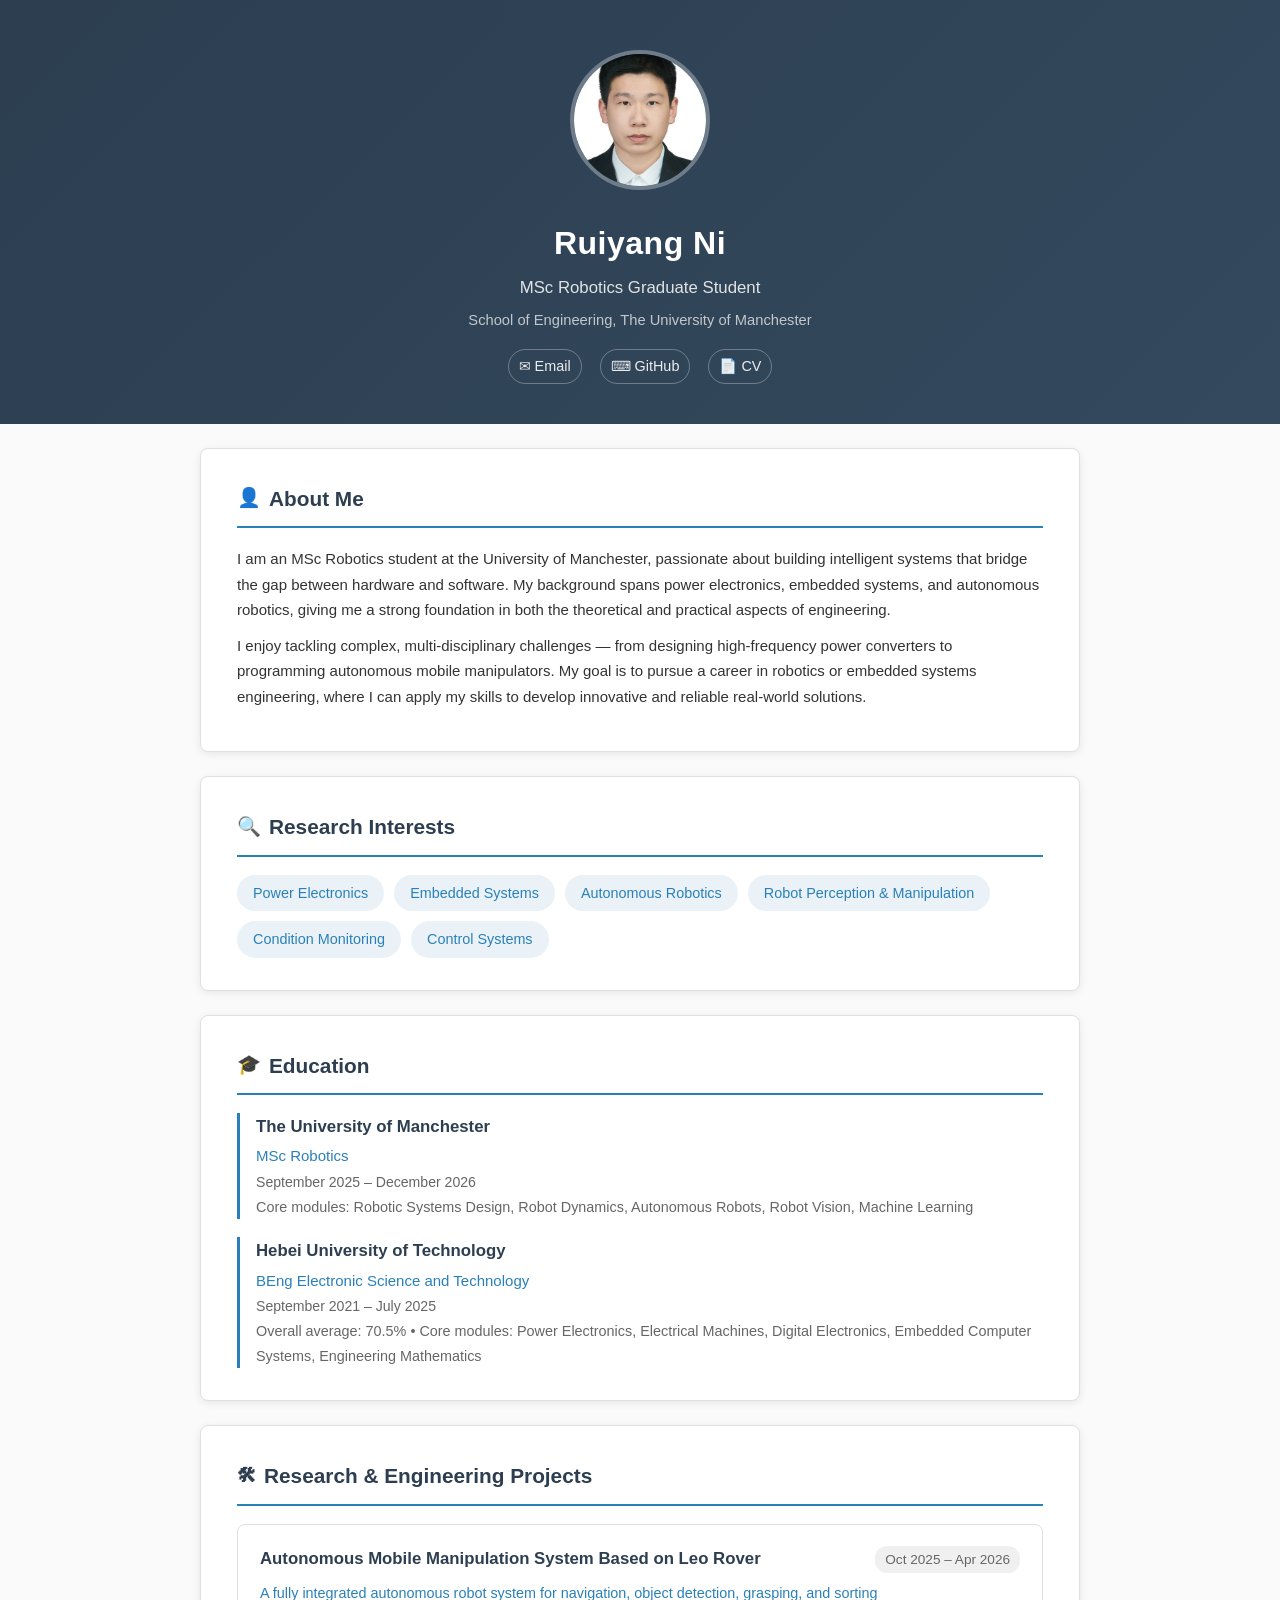
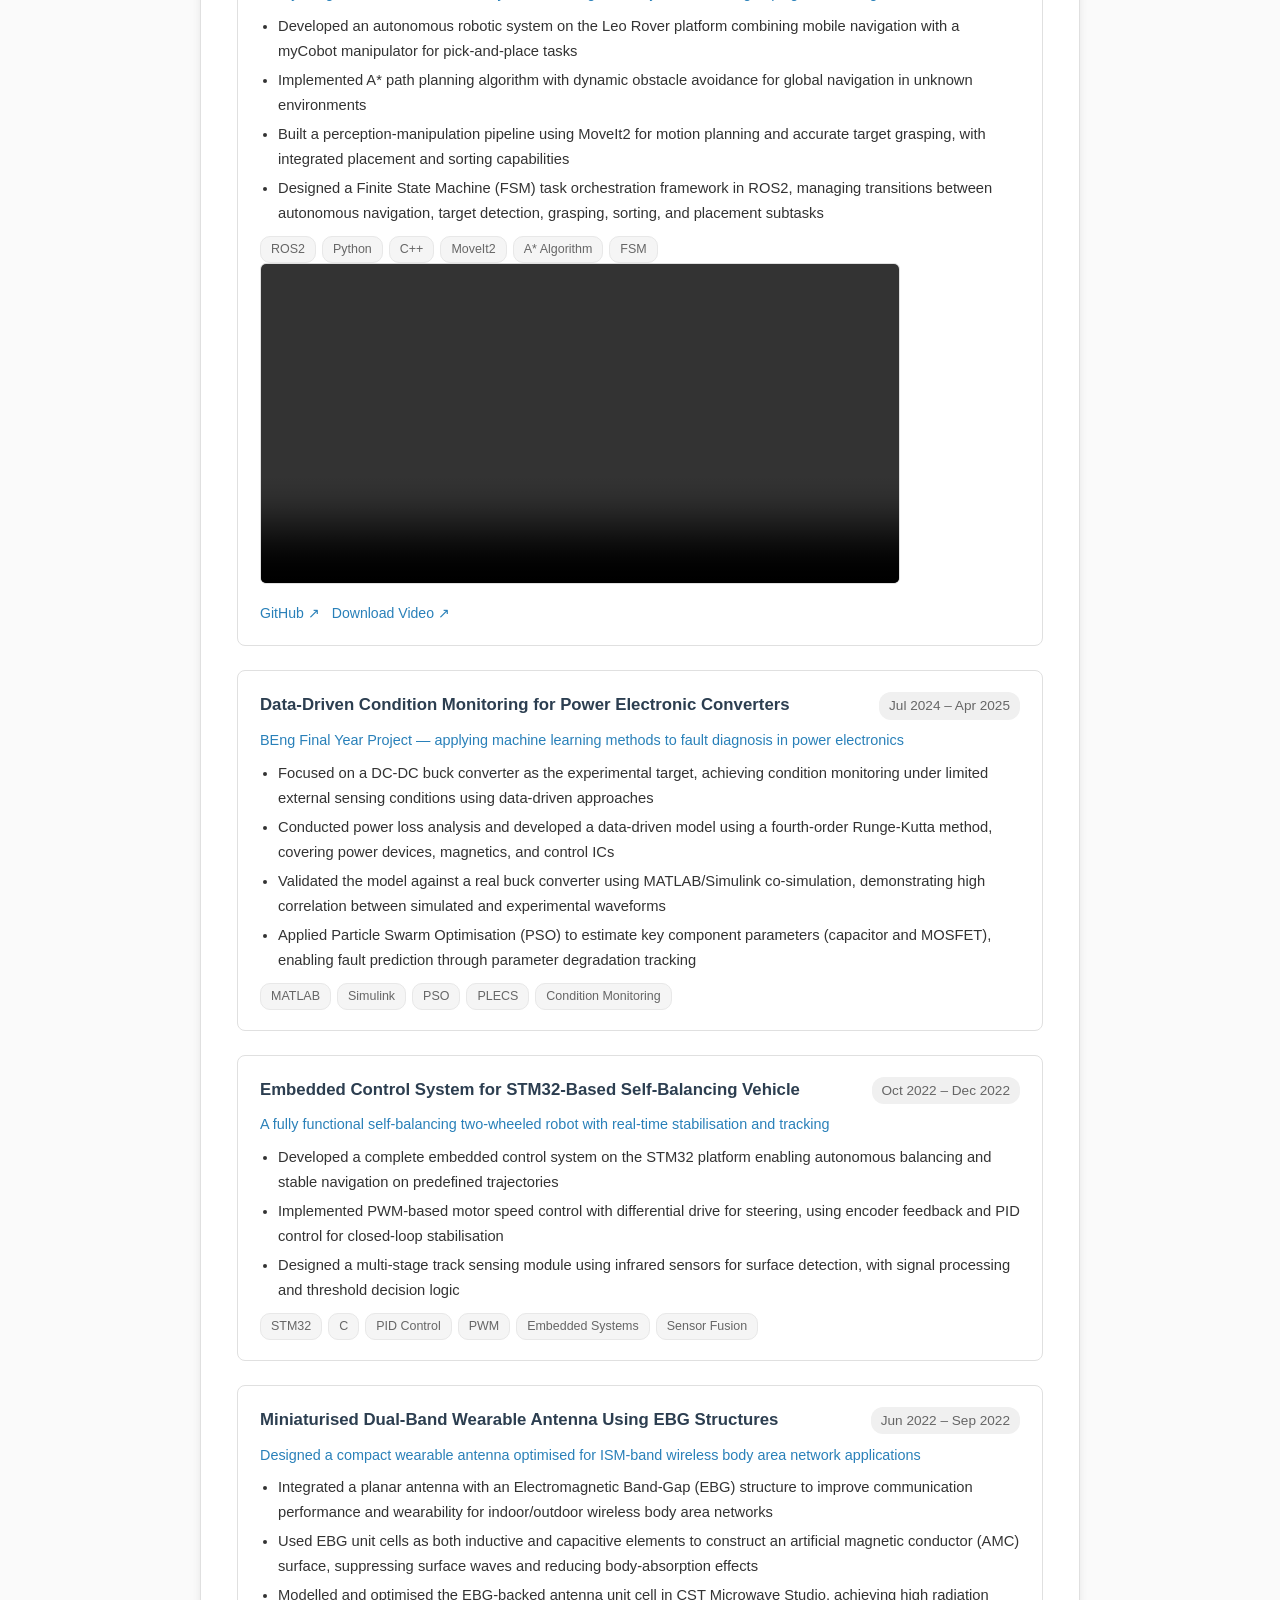
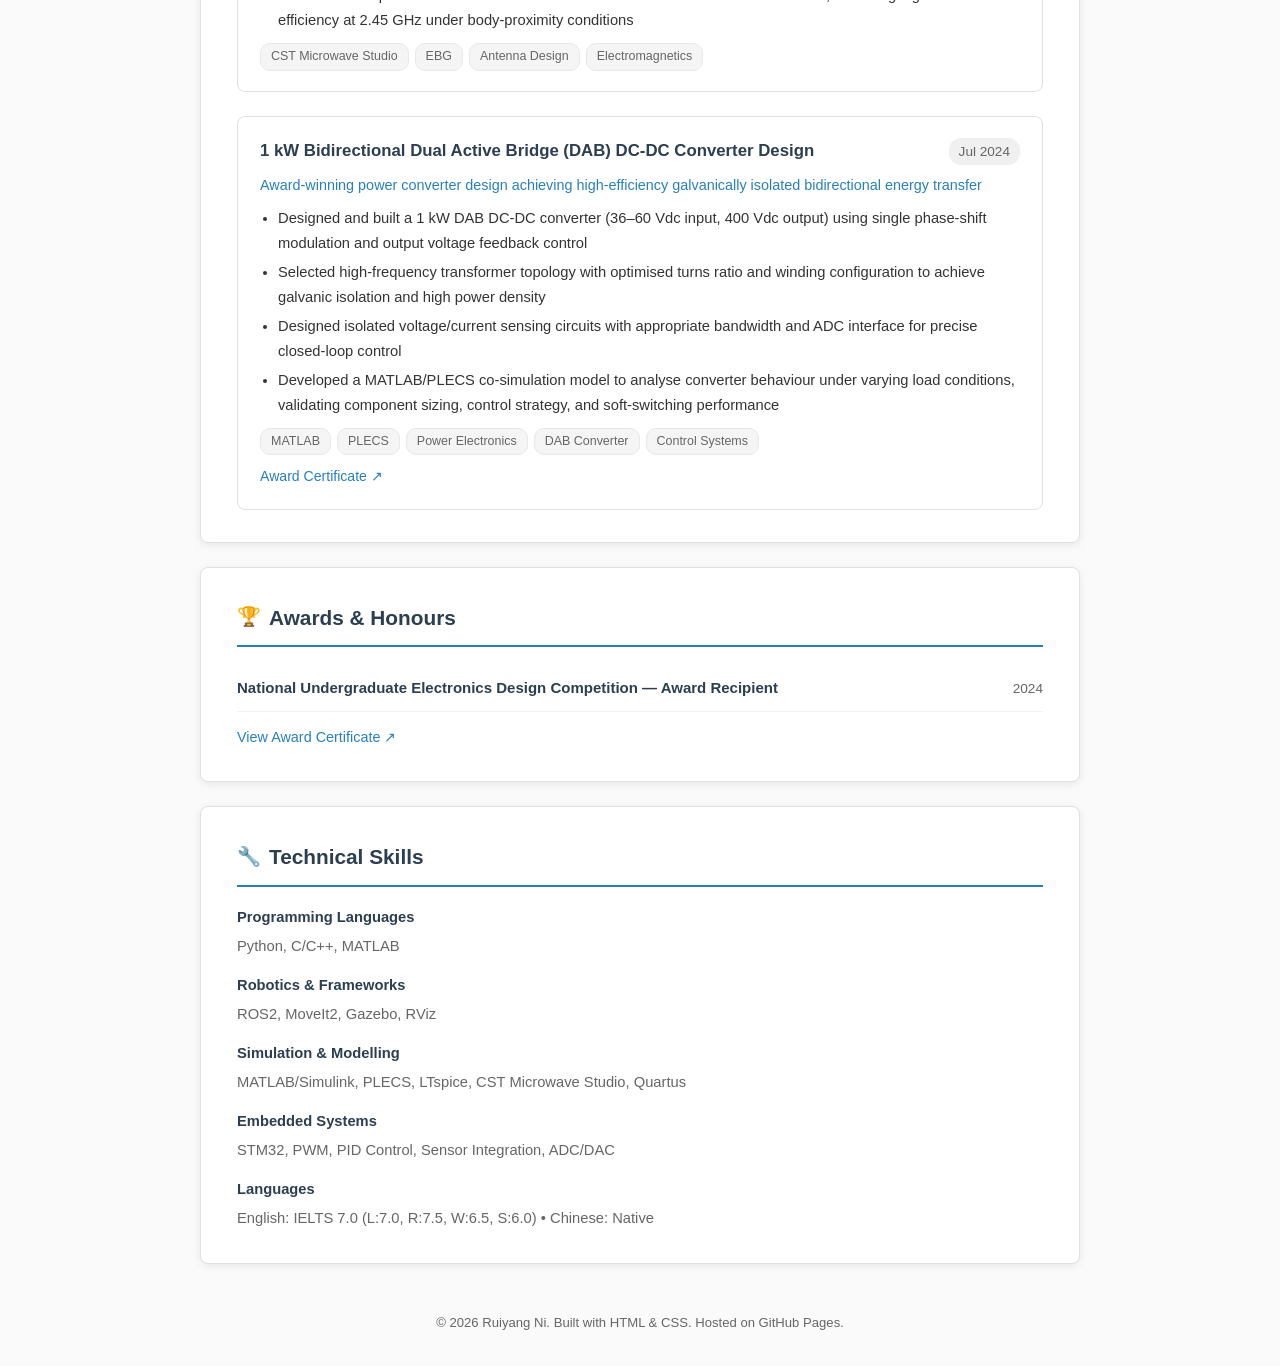
==== index.html @ f86f4e37 "Remove poster image from video" ====
<!DOCTYPE html>
<html lang="en">
<head>
  <meta charset="UTF-8">
  <meta name="viewport" content="width=device-width, initial-scale=1.0">
  <title>Ruiyang Ni - Academic Portfolio</title>
  <link rel="stylesheet" href="assets/css/style.css">
</head>
<body>

<!-- ===== Profile Header ===== -->
<header class="profile-header">
  <div class="container">
    <img src="assets/img/Selfie.jpg" alt="Ruiyang Ni" class="avatar">
    <h1>Ruiyang Ni</h1>
    <p class="subtitle">MSc Robotics Graduate Student</p>
    <p class="affiliation">School of Engineering, The University of Manchester</p>
    <div class="contact-links">
      <a href="mailto:ruiyang.ni@postgrad.manchester.ac.uk">&#9993; Email</a>
      <a href="https://github.com/niruiyang1106-droid" target="_blank">&#9000; GitHub</a>
      <a href="assets/files/CV.pdf" target="_blank">&#128196; CV</a>
    </div>
  </div>
</header>

<!-- ===== About Me ===== -->
<section class="section container">
  <h2 class="section-title"><span class="icon">&#128100;</span> About Me</h2>
  <div class="about-text">
    <p>
      I am an MSc Robotics student at the University of Manchester, passionate about building intelligent
      systems that bridge the gap between hardware and software. My background spans power electronics,
      embedded systems, and autonomous robotics, giving me a strong foundation in both the theoretical
      and practical aspects of engineering.
    </p>
    <p>
      I enjoy tackling complex, multi-disciplinary challenges — from designing high-frequency power
      converters to programming autonomous mobile manipulators. My goal is to pursue a career in
      robotics or embedded systems engineering, where I can apply my skills to develop innovative
      and reliable real-world solutions.
    </p>
  </div>
</section>

<!-- ===== Research Interests ===== -->
<section class="section container">
  <h2 class="section-title"><span class="icon">&#128269;</span> Research Interests</h2>
  <ul class="interests-list">
    <li>Power Electronics</li>
    <li>Embedded Systems</li>
    <li>Autonomous Robotics</li>
    <li>Robot Perception &amp; Manipulation</li>
    <li>Condition Monitoring</li>
    <li>Control Systems</li>
  </ul>
</section>

<!-- ===== Education ===== -->
<section class="section container">
  <h2 class="section-title"><span class="icon">&#127891;</span> Education</h2>

  <div class="edu-item">
    <div class="school">The University of Manchester</div>
    <div class="degree">MSc Robotics</div>
    <div class="date">September 2025 – December 2026</div>
    <div class="note">Core modules: Robotic Systems Design, Robot Dynamics, Autonomous Robots, Robot Vision, Machine Learning</div>
  </div>

  <div class="edu-item">
    <div class="school">Hebei University of Technology</div>
    <div class="degree">BEng Electronic Science and Technology</div>
    <div class="date">September 2021 – July 2025</div>
    <div class="note">Overall average: 70.5% &bull; Core modules: Power Electronics, Electrical Machines, Digital Electronics, Embedded Computer Systems, Engineering Mathematics</div>
  </div>
</section>

<!-- ===== Research & Projects ===== -->
<section class="section container">
  <h2 class="section-title"><span class="icon">&#128736;</span> Research &amp; Engineering Projects</h2>

  <!-- Project 1: Leo Rover -->
  <div class="project-card">
    <div class="proj-header">
      <span class="proj-title">Autonomous Mobile Manipulation System Based on Leo Rover</span>
      <span class="proj-date">Oct 2025 – Apr 2026</span>
    </div>
    <div class="proj-outcome">A fully integrated autonomous robot system for navigation, object detection, grasping, and sorting</div>
    <ul>
      <li>Developed an autonomous robotic system on the Leo Rover platform combining mobile navigation with a myCobot manipulator for pick-and-place tasks</li>
      <li>Implemented A* path planning algorithm with dynamic obstacle avoidance for global navigation in unknown environments</li>
      <li>Built a perception-manipulation pipeline using MoveIt2 for motion planning and accurate target grasping, with integrated placement and sorting capabilities</li>
      <li>Designed a Finite State Machine (FSM) task orchestration framework in ROS2, managing transitions between autonomous navigation, target detection, grasping, sorting, and placement subtasks</li>
    </ul>
    <div class="proj-tech">
      <span>ROS2</span><span>Python</span><span>C++</span><span>MoveIt2</span><span>A* Algorithm</span><span>FSM</span>
    </div>
    <div class="proj-video">
      <video controls preload="metadata" style="width:100%; max-width:640px; border-radius:6px; border:1px solid #e0e0e0;">
        <source src="assets/files/leo_rover_demo.mp4" type="video/mp4">
        Your browser does not support the video tag.
      </video>
    </div>
    <div class="proj-links">
      <a href="https://github.com/niruiyang1106-droid" target="_blank">GitHub &#8599;</a>
      <a href="assets/files/leo_rover_demo.mp4" target="_blank">Download Video &#8599;</a>
    </div>
  </div>

  <!-- Project 2: Data-Driven Condition Monitoring -->
  <div class="project-card">
    <div class="proj-header">
      <span class="proj-title">Data-Driven Condition Monitoring for Power Electronic Converters</span>
      <span class="proj-date">Jul 2024 – Apr 2025</span>
    </div>
    <div class="proj-outcome">BEng Final Year Project — applying machine learning methods to fault diagnosis in power electronics</div>
    <ul>
      <li>Focused on a DC-DC buck converter as the experimental target, achieving condition monitoring under limited external sensing conditions using data-driven approaches</li>
      <li>Conducted power loss analysis and developed a data-driven model using a fourth-order Runge-Kutta method, covering power devices, magnetics, and control ICs</li>
      <li>Validated the model against a real buck converter using MATLAB/Simulink co-simulation, demonstrating high correlation between simulated and experimental waveforms</li>
      <li>Applied Particle Swarm Optimisation (PSO) to estimate key component parameters (capacitor and MOSFET), enabling fault prediction through parameter degradation tracking</li>
    </ul>
    <div class="proj-tech">
      <span>MATLAB</span><span>Simulink</span><span>PSO</span><span>PLECS</span><span>Condition Monitoring</span>
    </div>
  </div>

  <!-- Project 3: STM32 Self-Balancing Vehicle -->
  <div class="project-card">
    <div class="proj-header">
      <span class="proj-title">Embedded Control System for STM32-Based Self-Balancing Vehicle</span>
      <span class="proj-date">Oct 2022 – Dec 2022</span>
    </div>
    <div class="proj-outcome">A fully functional self-balancing two-wheeled robot with real-time stabilisation and tracking</div>
    <ul>
      <li>Developed a complete embedded control system on the STM32 platform enabling autonomous balancing and stable navigation on predefined trajectories</li>
      <li>Implemented PWM-based motor speed control with differential drive for steering, using encoder feedback and PID control for closed-loop stabilisation</li>
      <li>Designed a multi-stage track sensing module using infrared sensors for surface detection, with signal processing and threshold decision logic</li>
    </ul>
    <div class="proj-tech">
      <span>STM32</span><span>C</span><span>PID Control</span><span>PWM</span><span>Embedded Systems</span><span>Sensor Fusion</span>
    </div>
  </div>

  <!-- Project 4: EBG Antenna -->
  <div class="project-card">
    <div class="proj-header">
      <span class="proj-title">Miniaturised Dual-Band Wearable Antenna Using EBG Structures</span>
      <span class="proj-date">Jun 2022 – Sep 2022</span>
    </div>
    <div class="proj-outcome">Designed a compact wearable antenna optimised for ISM-band wireless body area network applications</div>
    <ul>
      <li>Integrated a planar antenna with an Electromagnetic Band-Gap (EBG) structure to improve communication performance and wearability for indoor/outdoor wireless body area networks</li>
      <li>Used EBG unit cells as both inductive and capacitive elements to construct an artificial magnetic conductor (AMC) surface, suppressing surface waves and reducing body-absorption effects</li>
      <li>Modelled and optimised the EBG-backed antenna unit cell in CST Microwave Studio, achieving high radiation efficiency at 2.45 GHz under body-proximity conditions</li>
    </ul>
    <div class="proj-tech">
      <span>CST Microwave Studio</span><span>EBG</span><span>Antenna Design</span><span>Electromagnetics</span>
    </div>
  </div>

  <!-- Project 5: DAB Converter -->
  <div class="project-card">
    <div class="proj-header">
      <span class="proj-title">1 kW Bidirectional Dual Active Bridge (DAB) DC-DC Converter Design</span>
      <span class="proj-date">Jul 2024</span>
    </div>
    <div class="proj-outcome">Award-winning power converter design achieving high-efficiency galvanically isolated bidirectional energy transfer</div>
    <ul>
      <li>Designed and built a 1 kW DAB DC-DC converter (36–60 Vdc input, 400 Vdc output) using single phase-shift modulation and output voltage feedback control</li>
      <li>Selected high-frequency transformer topology with optimised turns ratio and winding configuration to achieve galvanic isolation and high power density</li>
      <li>Designed isolated voltage/current sensing circuits with appropriate bandwidth and ADC interface for precise closed-loop control</li>
      <li>Developed a MATLAB/PLECS co-simulation model to analyse converter behaviour under varying load conditions, validating component sizing, control strategy, and soft-switching performance</li>
    </ul>
    <div class="proj-tech">
      <span>MATLAB</span><span>PLECS</span><span>Power Electronics</span><span>DAB Converter</span><span>Control Systems</span>
    </div>
    <div class="proj-links">
      <a href="assets/files/Award_Certificate.pdf" target="_blank">Award Certificate &#8599;</a>
    </div>
  </div>
</section>

<!-- ===== Awards ===== -->
<section class="section container">
  <h2 class="section-title"><span class="icon">&#127942;</span> Awards &amp; Honours</h2>
  <div class="award-item">
    <span class="award-name">National Undergraduate Electronics Design Competition — Award Recipient</span>
    <span class="award-date">2024</span>
  </div>
  <div style="margin-top: 12px;">
    <a href="assets/files/Award_Certificate.pdf" target="_blank" style="font-size: 0.9rem;">View Award Certificate &#8599;</a>
  </div>
</section>

<!-- ===== Technical Skills ===== -->
<section class="section container">
  <h2 class="section-title"><span class="icon">&#128295;</span> Technical Skills</h2>

  <div class="skills-group">
    <div class="skill-cat">Programming Languages</div>
    <div class="skill-items">Python, C/C++, MATLAB</div>
  </div>

  <div class="skills-group">
    <div class="skill-cat">Robotics &amp; Frameworks</div>
    <div class="skill-items">ROS2, MoveIt2, Gazebo, RViz</div>
  </div>

  <div class="skills-group">
    <div class="skill-cat">Simulation &amp; Modelling</div>
    <div class="skill-items">MATLAB/Simulink, PLECS, LTspice, CST Microwave Studio, Quartus</div>
  </div>

  <div class="skills-group">
    <div class="skill-cat">Embedded Systems</div>
    <div class="skill-items">STM32, PWM, PID Control, Sensor Integration, ADC/DAC</div>
  </div>

  <div class="skills-group">
    <div class="skill-cat">Languages</div>
    <div class="skill-items">English: IELTS 7.0 (L:7.0, R:7.5, W:6.5, S:6.0) &bull; Chinese: Native</div>
  </div>
</section>

<!-- ===== Footer ===== -->
<footer class="footer">
  <div class="container">
    <p>&copy; 2026 Ruiyang Ni. Built with HTML &amp; CSS. Hosted on GitHub Pages.</p>
  </div>
</footer>

</body>
</html>
---- assets/css/style.css ----
/* ===== Base ===== */
:root {
  --primary: #2c3e50;
  --accent: #2980b9;
  --accent-light: #3498db;
  --bg: #fafafa;
  --card-bg: #ffffff;
  --text: #333333;
  --text-light: #666666;
  --border: #e0e0e0;
  --shadow: 0 2px 8px rgba(0,0,0,0.08);
  --radius: 8px;
}

* { margin: 0; padding: 0; box-sizing: border-box; }

body {
  font-family: -apple-system, BlinkMacSystemFont, 'Segoe UI', Roboto, 'Helvetica Neue', Arial, sans-serif;
  background: var(--bg);
  color: var(--text);
  line-height: 1.7;
  font-size: 15px;
}

a {
  color: var(--accent);
  text-decoration: none;
  transition: color 0.2s;
}
a:hover { color: var(--accent-light); text-decoration: underline; }

/* ===== Layout ===== */
.container {
  max-width: 880px;
  margin: 0 auto;
  padding: 0 20px;
}

/* ===== Header / Profile ===== */
.profile-header {
  background: linear-gradient(135deg, var(--primary) 0%, #34495e 100%);
  color: #fff;
  padding: 50px 0 40px;
  text-align: center;
}

.profile-header .avatar {
  width: 140px;
  height: 140px;
  border-radius: 50%;
  border: 4px solid rgba(255,255,255,0.3);
  object-fit: cover;
  margin-bottom: 18px;
}

.profile-header h1 {
  font-size: 2rem;
  font-weight: 700;
  letter-spacing: 0.5px;
  margin-bottom: 4px;
}

.profile-header .subtitle {
  font-size: 1.05rem;
  opacity: 0.85;
  font-weight: 400;
  margin-bottom: 6px;
}

.profile-header .affiliation {
  font-size: 0.92rem;
  opacity: 0.7;
}

.profile-header .contact-links {
  margin-top: 16px;
  display: flex;
  justify-content: center;
  gap: 18px;
  flex-wrap: wrap;
}

.profile-header .contact-links a {
  color: rgba(255,255,255,0.9);
  font-size: 0.9rem;
  display: inline-flex;
  align-items: center;
  gap: 5px;
  padding: 4px 10px;
  border: 1px solid rgba(255,255,255,0.3);
  border-radius: 20px;
  transition: all 0.2s;
}
.profile-header .contact-links a:hover {
  background: rgba(255,255,255,0.15);
  border-color: rgba(255,255,255,0.6);
  text-decoration: none;
}

/* ===== Sections ===== */
.section {
  background: var(--card-bg);
  margin: 24px auto;
  padding: 32px 36px;
  border-radius: var(--radius);
  box-shadow: var(--shadow);
  border: 1px solid var(--border);
}

.section-title {
  font-size: 1.3rem;
  font-weight: 700;
  color: var(--primary);
  margin-bottom: 18px;
  padding-bottom: 10px;
  border-bottom: 2px solid var(--accent);
  display: flex;
  align-items: center;
  gap: 8px;
}

.section-title .icon {
  font-size: 1.2rem;
}

/* ===== About ===== */
.about-text p { margin-bottom: 10px; }

/* ===== Research Interests ===== */
.interests-list {
  display: flex;
  flex-wrap: wrap;
  gap: 10px;
  list-style: none;
}
.interests-list li {
  background: #eaf2f8;
  color: var(--accent);
  padding: 6px 16px;
  border-radius: 20px;
  font-size: 0.9rem;
  font-weight: 500;
}

/* ===== Education ===== */
.edu-item {
  margin-bottom: 18px;
  padding-left: 16px;
  border-left: 3px solid var(--accent);
}
.edu-item:last-child { margin-bottom: 0; }
.edu-item .school {
  font-weight: 700;
  font-size: 1.05rem;
  color: var(--primary);
}
.edu-item .degree {
  color: var(--accent);
  font-weight: 500;
  margin: 2px 0;
}
.edu-item .date { color: var(--text-light); font-size: 0.88rem; }
.edu-item .note { color: var(--text-light); font-size: 0.9rem; }

/* ===== Projects ===== */
.project-card {
  margin-bottom: 24px;
  padding: 20px 22px;
  border: 1px solid var(--border);
  border-radius: var(--radius);
  transition: box-shadow 0.2s;
}
.project-card:hover { box-shadow: var(--shadow); }
.project-card:last-child { margin-bottom: 0; }

.project-card .proj-header {
  display: flex;
  justify-content: space-between;
  align-items: baseline;
  flex-wrap: wrap;
  gap: 8px;
  margin-bottom: 8px;
}
.project-card .proj-title {
  font-weight: 700;
  font-size: 1.05rem;
  color: var(--primary);
}
.project-card .proj-date {
  font-size: 0.85rem;
  color: var(--text-light);
  background: #f0f0f0;
  padding: 2px 10px;
  border-radius: 12px;
}
.project-card .proj-outcome {
  font-size: 0.9rem;
  color: var(--accent);
  font-weight: 500;
  margin-bottom: 8px;
}
.project-card ul {
  margin-left: 18px;
  margin-bottom: 10px;
}
.project-card li {
  font-size: 0.92rem;
  color: var(--text);
  margin-bottom: 4px;
}
.project-card .proj-tech {
  display: flex;
  flex-wrap: wrap;
  gap: 6px;
  margin-top: 8px;
}
.project-card .proj-tech span {
  font-size: 0.78rem;
  background: #f5f5f5;
  color: var(--text-light);
  padding: 2px 10px;
  border-radius: 10px;
  border: 1px solid #e8e8e8;
}
.project-card .proj-links {
  margin-top: 10px;
  display: flex;
  gap: 12px;
  flex-wrap: wrap;
}
.project-card .proj-links a {
  font-size: 0.88rem;
  font-weight: 500;
}

/* ===== Awards ===== */
.award-item {
  display: flex;
  justify-content: space-between;
  align-items: baseline;
  flex-wrap: wrap;
  gap: 8px;
  padding: 10px 0;
  border-bottom: 1px solid #f0f0f0;
}
.award-item:last-child { border-bottom: none; }
.award-item .award-name { font-weight: 600; color: var(--primary); }
.award-item .award-date { font-size: 0.85rem; color: var(--text-light); }

/* ===== Skills ===== */
.skills-group { margin-bottom: 14px; }
.skills-group:last-child { margin-bottom: 0; }
.skills-group .skill-cat {
  font-weight: 700;
  font-size: 0.92rem;
  color: var(--primary);
  margin-bottom: 4px;
}
.skills-group .skill-items {
  color: var(--text-light);
  font-size: 0.92rem;
}

/* ===== Footer ===== */
.footer {
  text-align: center;
  padding: 24px 20px 32px;
  color: var(--text-light);
  font-size: 0.82rem;
}

/* ===== Responsive ===== */
@media (max-width: 640px) {
  .profile-header { padding: 32px 0 28px; }
  .profile-header h1 { font-size: 1.5rem; }
  .section { padding: 20px 18px; margin: 14px auto; }
  .project-card { padding: 14px 16px; }
}
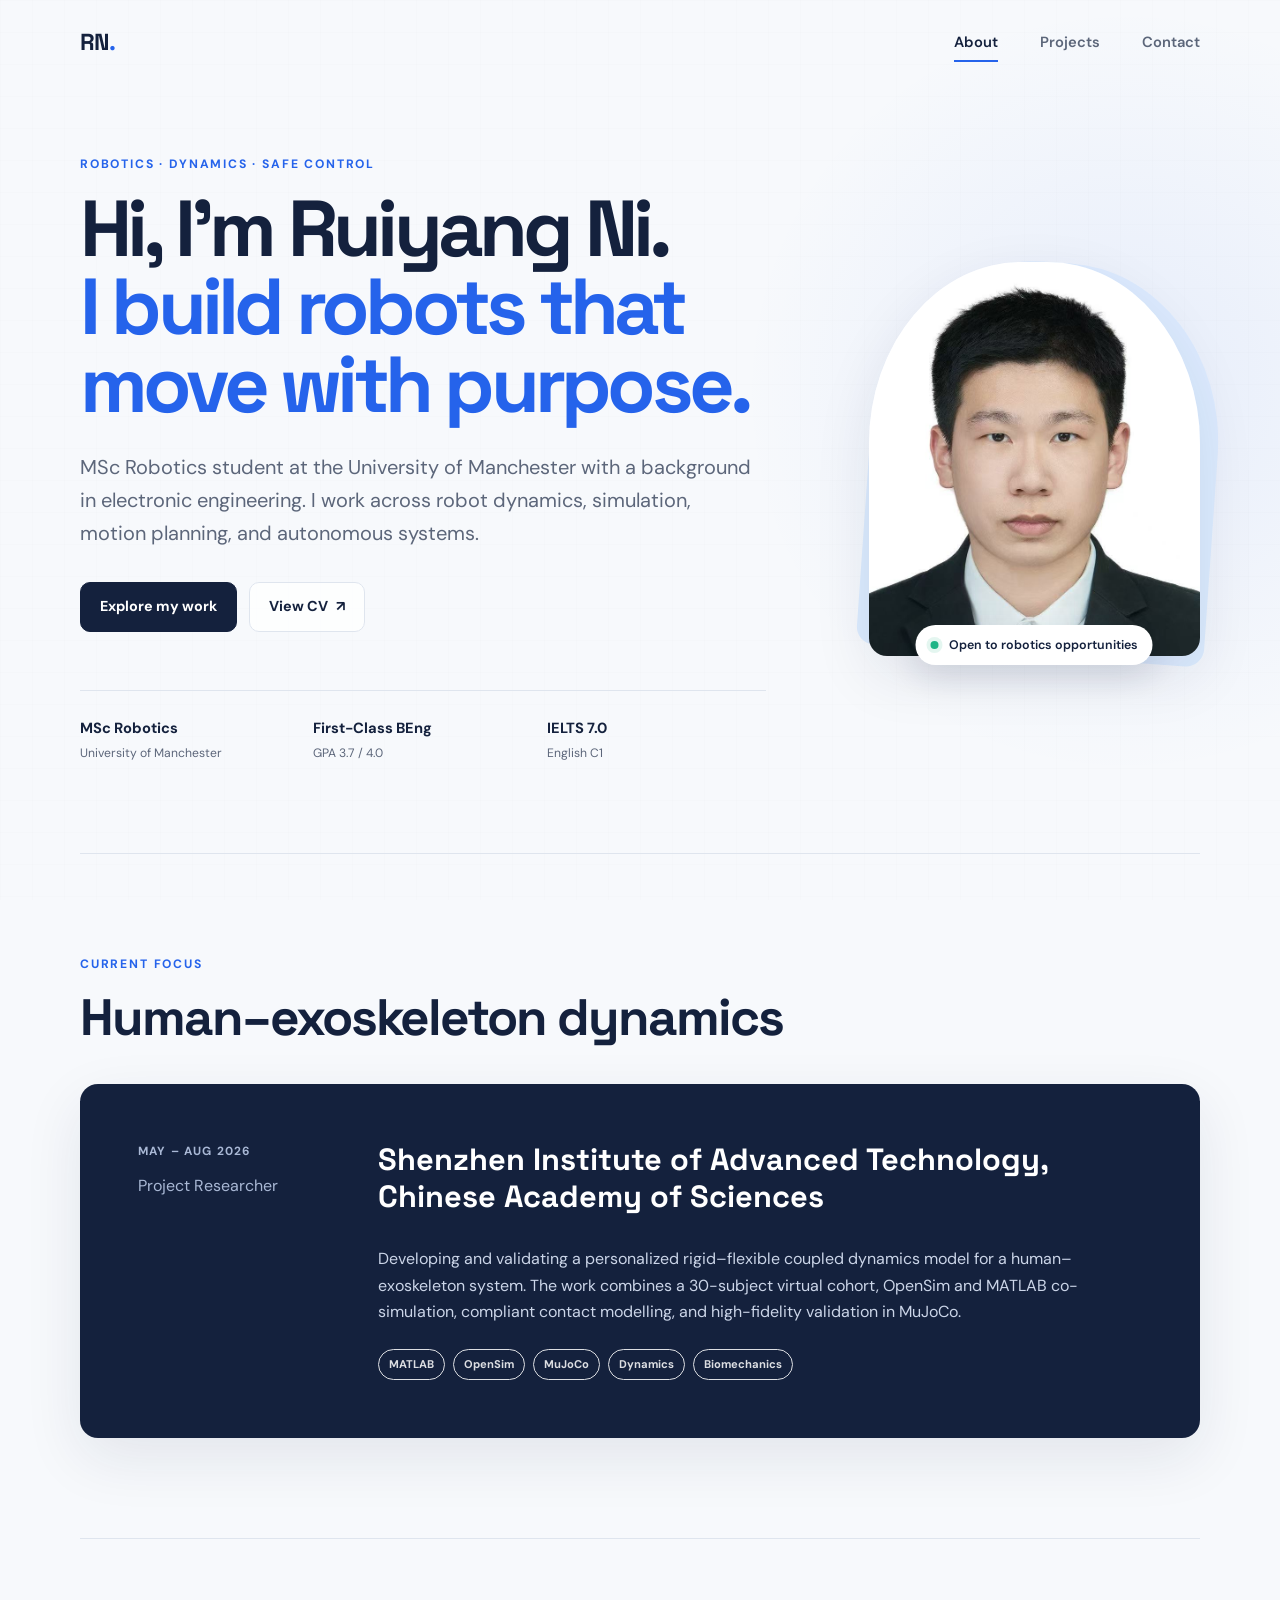
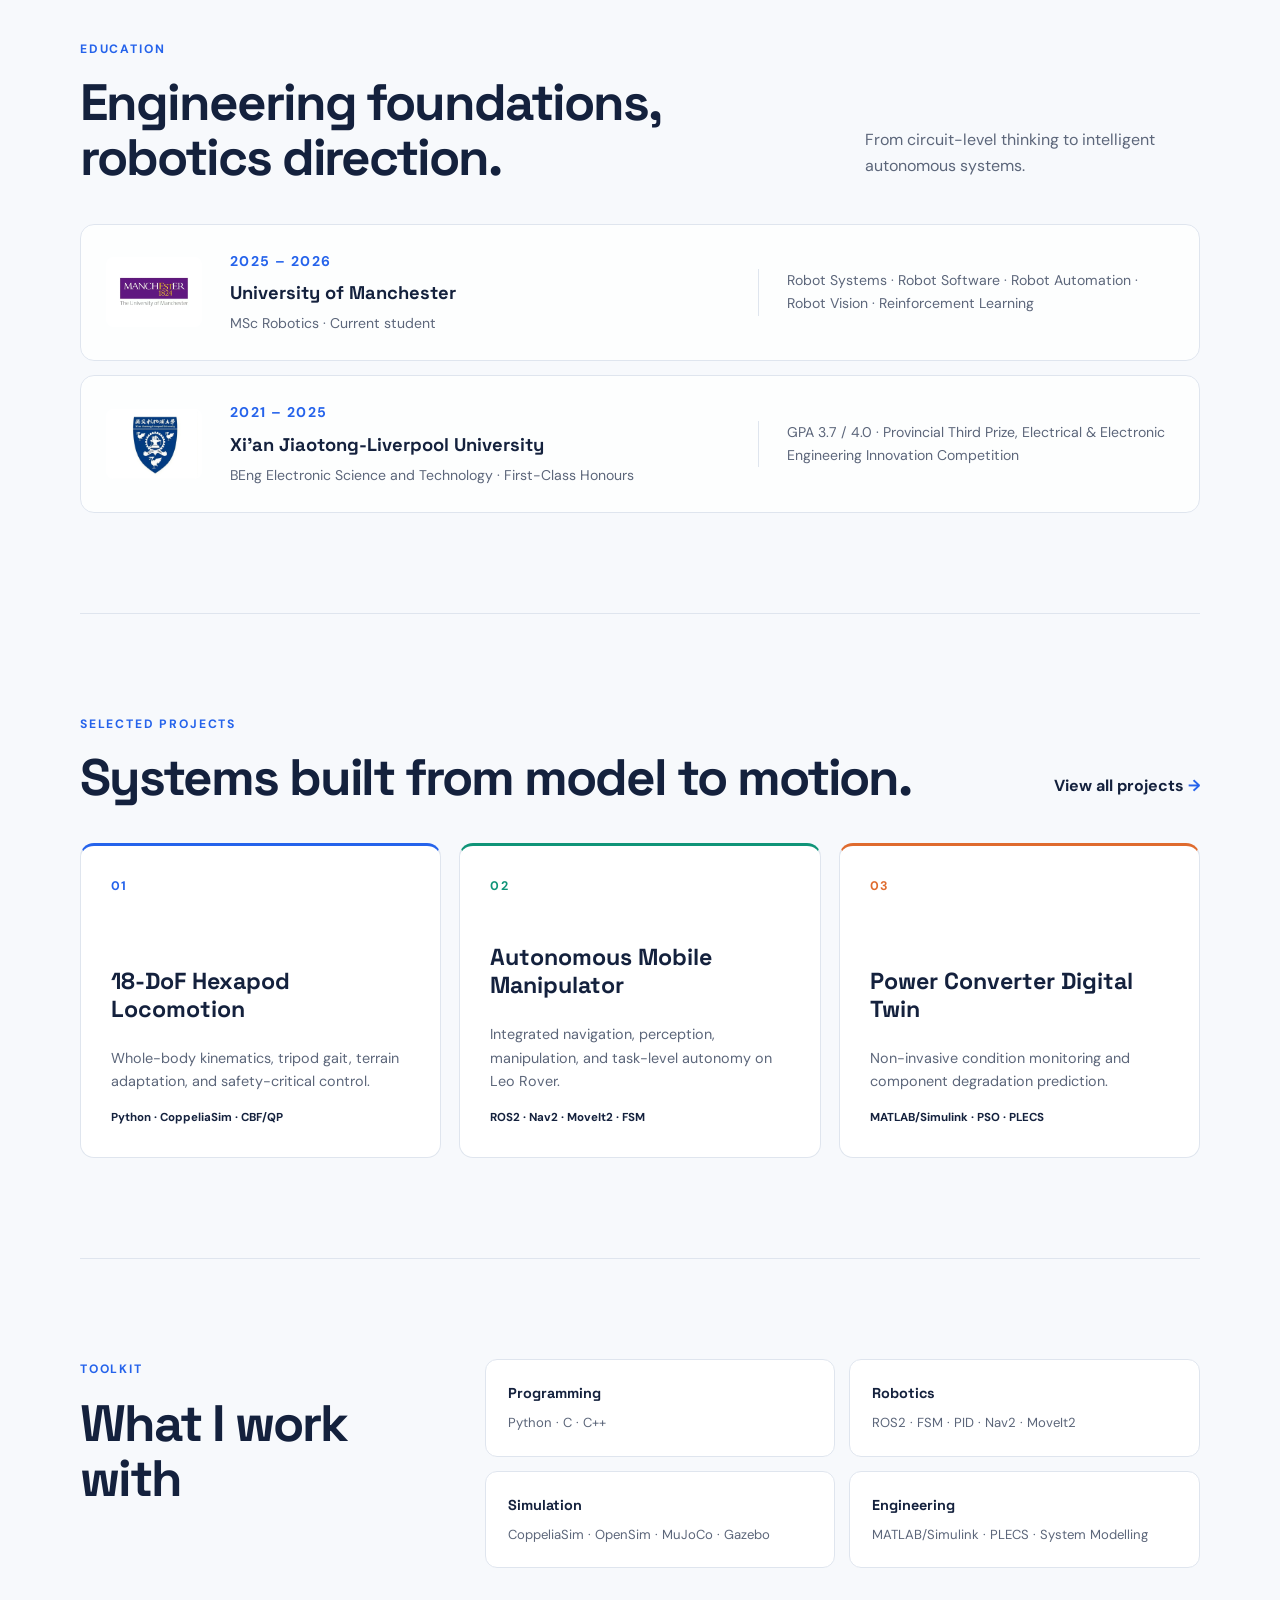
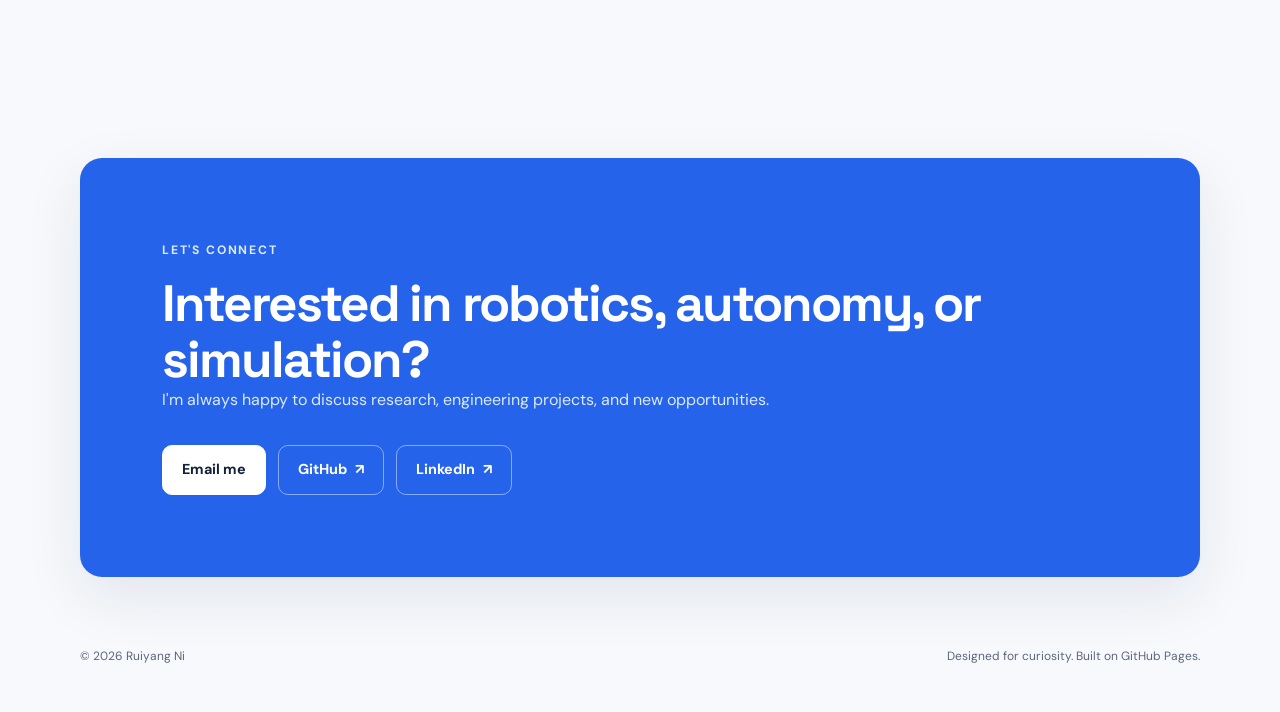
==== commit 23b14c73: "Update portfolio from latest resume" ====
--- a/index.html
+++ b/index.html
@@ -3,231 +3,141 @@
 <head>
   <meta charset="UTF-8">
   <meta name="viewport" content="width=device-width, initial-scale=1.0">
-  <title>Ruiyang Ni - Academic Portfolio</title>
-  <link rel="stylesheet" href="assets/css/style.css">
+  <meta name="description" content="Ruiyang Ni is an MSc Robotics student at the University of Manchester, working on robotics, dynamics, simulation, and safe control.">
+  <title>Ruiyang Ni | Robotics Engineer</title>
+  <link rel="preconnect" href="https://fonts.googleapis.com">
+  <link rel="preconnect" href="https://fonts.gstatic.com" crossorigin>
+  <link href="https://fonts.googleapis.com/css2?family=DM+Sans:wght@400;500;600;700&amp;family=Space+Grotesk:wght@500;600;700&amp;display=swap" rel="stylesheet">
+  <link rel="stylesheet" href="style.css">
 </head>
 <body>
+  <header class="site-header">
+    <a class="brand" href="index.html" aria-label="Ruiyang Ni home">RN<span>.</span></a>
+    <nav aria-label="Main navigation">
+      <a class="active" href="index.html">About</a>
+      <a href="projects.html">Projects</a>
+      <a href="#contact">Contact</a>
+    </nav>
+  </header>
 
-<!-- ===== Profile Header ===== -->
-<header class="profile-header">
-  <div class="container">
-    <img src="assets/img/Selfie.jpg" alt="Ruiyang Ni" class="avatar">
-    <h1>Ruiyang Ni</h1>
-    <p class="subtitle">MSc Robotics Graduate Student</p>
-    <p class="affiliation">School of Engineering, The University of Manchester</p>
-    <div class="contact-links">
-      <a href="mailto:ruiyang.ni@postgrad.manchester.ac.uk">&#9993; Email</a>
-      <a href="https://github.com/niruiyang1106-droid" target="_blank">&#9000; GitHub</a>
-      <a href="assets/files/CV.pdf" target="_blank">&#128196; CV</a>
-    </div>
-  </div>
-</header>
+  <main>
+    <section class="hero" aria-labelledby="hero-title">
+      <div class="hero-copy">
+        <p class="eyebrow">Robotics · Dynamics · Safe Control</p>
+        <h1 id="hero-title">Hi, I'm Ruiyang Ni.<br><span>I build robots that move with purpose.</span></h1>
+        <p class="hero-lede">
+          MSc Robotics student at the University of Manchester with a background in electronic engineering.
+          I work across robot dynamics, simulation, motion planning, and autonomous systems.
+        </p>
+        <div class="actions">
+          <a class="button primary" href="projects.html">Explore my work</a>
+          <a class="button secondary" href="CV-Ruiyang NI.pdf" target="_blank" rel="noopener">View CV <span aria-hidden="true">↗</span></a>
+        </div>
+        <div class="quick-facts" aria-label="Profile highlights">
+          <div><strong>MSc Robotics</strong><span>University of Manchester</span></div>
+          <div><strong>First-Class BEng</strong><span>GPA 3.7 / 4.0</span></div>
+          <div><strong>IELTS 7.0</strong><span>English C1</span></div>
+        </div>
+      </div>
+      <div class="portrait-wrap">
+        <div class="portrait-backdrop"></div>
+        <img src="images/profile.jpg" alt="Portrait of Ruiyang Ni" class="portrait">
+        <p class="availability"><span></span> Open to robotics opportunities</p>
+      </div>
+    </section>
 
-<!-- ===== About Me ===== -->
-<section class="section container">
-  <h2 class="section-title"><span class="icon">&#128100;</span> About Me</h2>
-  <div class="about-text">
-    <p>
-      I am an MSc Robotics student at the University of Manchester, passionate about building intelligent
-      systems that bridge the gap between hardware and software. My background spans power electronics,
-      embedded systems, and autonomous robotics, giving me a strong foundation in both the theoretical
-      and practical aspects of engineering.
-    </p>
-    <p>
-      I enjoy tackling complex, multi-disciplinary challenges — from designing high-frequency power
-      converters to programming autonomous mobile manipulators. My goal is to pursue a career in
-      robotics or embedded systems engineering, where I can apply my skills to develop innovative
-      and reliable real-world solutions.
-    </p>
-  </div>
-</section>
+    <section class="section" aria-labelledby="focus-title">
+      <div class="section-heading">
+        <p class="eyebrow">Current focus</p>
+        <h2 id="focus-title">Human–exoskeleton dynamics</h2>
+      </div>
+      <article class="feature-card">
+        <div class="feature-meta">
+          <p class="date">May – Aug 2026</p>
+          <p class="role">Project Researcher</p>
+        </div>
+        <div class="feature-content">
+          <h3>Shenzhen Institute of Advanced Technology, Chinese Academy of Sciences</h3>
+          <p>
+            Developing and validating a personalized rigid–flexible coupled dynamics model for a human–exoskeleton system.
+            The work combines a 30-subject virtual cohort, OpenSim and MATLAB co-simulation, compliant contact modelling,
+            and high-fidelity validation in MuJoCo.
+          </p>
+          <ul class="tag-list" aria-label="Technologies used">
+            <li>MATLAB</li><li>OpenSim</li><li>MuJoCo</li><li>Dynamics</li><li>Biomechanics</li>
+          </ul>
+        </div>
+      </article>
+    </section>
 
-<!-- ===== Research Interests ===== -->
-<section class="section container">
-  <h2 class="section-title"><span class="icon">&#128269;</span> Research Interests</h2>
-  <ul class="interests-list">
-    <li>Power Electronics</li>
-    <li>Embedded Systems</li>
-    <li>Autonomous Robotics</li>
-    <li>Robot Perception &amp; Manipulation</li>
-    <li>Condition Monitoring</li>
-    <li>Control Systems</li>
-  </ul>
-</section>
+    <section class="section" aria-labelledby="education-title">
+      <div class="section-heading split-heading">
+        <div><p class="eyebrow">Education</p><h2 id="education-title">Engineering foundations, robotics direction.</h2></div>
+        <p>From circuit-level thinking to intelligent autonomous systems.</p>
+      </div>
+      <div class="education-list">
+        <article class="education-card">
+          <img src="images/UoM.jpg" alt="University of Manchester logo">
+          <div><p class="date">2025 – 2026</p><h3>University of Manchester</h3><p>MSc Robotics · Current student</p></div>
+          <p class="coursework">Robot Systems · Robot Software · Robot Automation · Robot Vision · Reinforcement Learning</p>
+        </article>
+        <article class="education-card">
+          <img src="images/XJTLU.jpg" alt="Xi'an Jiaotong-Liverpool University logo">
+          <div><p class="date">2021 – 2025</p><h3>Xi'an Jiaotong-Liverpool University</h3><p>BEng Electronic Science and Technology · First-Class Honours</p></div>
+          <p class="coursework">GPA 3.7 / 4.0 · Provincial Third Prize, Electrical &amp; Electronic Engineering Innovation Competition</p>
+        </article>
+      </div>
+    </section>
 
-<!-- ===== Education ===== -->
-<section class="section container">
-  <h2 class="section-title"><span class="icon">&#127891;</span> Education</h2>
+    <section class="section" aria-labelledby="projects-title">
+      <div class="section-heading split-heading">
+        <div><p class="eyebrow">Selected projects</p><h2 id="projects-title">Systems built from model to motion.</h2></div>
+        <a class="text-link" href="projects.html">View all projects <span aria-hidden="true">→</span></a>
+      </div>
+      <div class="project-preview-grid">
+        <a class="project-preview accent-blue" href="projects.html#hexapod">
+          <p class="project-number">01</p><h3>18-DoF Hexapod Locomotion</h3>
+          <p>Whole-body kinematics, tripod gait, terrain adaptation, and safety-critical control.</p>
+          <span>Python · CoppeliaSim · CBF/QP</span>
+        </a>
+        <a class="project-preview accent-green" href="projects.html#leo-rover">
+          <p class="project-number">02</p><h3>Autonomous Mobile Manipulator</h3>
+          <p>Integrated navigation, perception, manipulation, and task-level autonomy on Leo Rover.</p>
+          <span>ROS2 · Nav2 · MoveIt2 · FSM</span>
+        </a>
+        <a class="project-preview accent-orange" href="projects.html#digital-twin">
+          <p class="project-number">03</p><h3>Power Converter Digital Twin</h3>
+          <p>Non-invasive condition monitoring and component degradation prediction.</p>
+          <span>MATLAB/Simulink · PSO · PLECS</span>
+        </a>
+      </div>
+    </section>
 
-  <div class="edu-item">
-    <div class="school">The University of Manchester</div>
-    <div class="degree">MSc Robotics</div>
-    <div class="date">September 2025 – December 2026</div>
-    <div class="note">Core modules: Robotic Systems Design, Robot Dynamics, Autonomous Robots, Robot Vision, Machine Learning</div>
-  </div>
+    <section class="section skills-section" aria-labelledby="skills-title">
+      <div class="section-heading"><p class="eyebrow">Toolkit</p><h2 id="skills-title">What I work with</h2></div>
+      <div class="skills-grid">
+        <div><h3>Programming</h3><p>Python · C · C++</p></div>
+        <div><h3>Robotics</h3><p>ROS2 · FSM · PID · Nav2 · MoveIt2</p></div>
+        <div><h3>Simulation</h3><p>CoppeliaSim · OpenSim · MuJoCo · Gazebo</p></div>
+        <div><h3>Engineering</h3><p>MATLAB/Simulink · PLECS · System Modelling</p></div>
+      </div>
+    </section>
 
-  <div class="edu-item">
-    <div class="school">Hebei University of Technology</div>
-    <div class="degree">BEng Electronic Science and Technology</div>
-    <div class="date">September 2021 – July 2025</div>
-    <div class="note">Overall average: 70.5% &bull; Core modules: Power Electronics, Electrical Machines, Digital Electronics, Embedded Computer Systems, Engineering Mathematics</div>
-  </div>
-</section>
+    <section class="contact-section" id="contact" aria-labelledby="contact-title">
+      <p class="eyebrow">Let's connect</p>
+      <h2 id="contact-title">Interested in robotics, autonomy, or simulation?</h2>
+      <p>I'm always happy to discuss research, engineering projects, and new opportunities.</p>
+      <div class="actions">
+        <a class="button primary" href="mailto:rui_yang_1106@163.com">Email me</a>
+        <a class="button secondary" href="https://github.com/niruiyang1106-droid" target="_blank" rel="noopener">GitHub <span aria-hidden="true">↗</span></a>
+        <a class="button secondary" href="https://www.linkedin.com/in/ruiyang-ni-b5ba17386/" target="_blank" rel="noopener">LinkedIn <span aria-hidden="true">↗</span></a>
+      </div>
+    </section>
+  </main>
 
-<!-- ===== Research & Projects ===== -->
-<section class="section container">
-  <h2 class="section-title"><span class="icon">&#128736;</span> Research &amp; Engineering Projects</h2>
-
-  <!-- Project 1: Leo Rover -->
-  <div class="project-card">
-    <div class="proj-header">
-      <span class="proj-title">Autonomous Mobile Manipulation System Based on Leo Rover</span>
-      <span class="proj-date">Oct 2025 – Apr 2026</span>
-    </div>
-    <div class="proj-outcome">A fully integrated autonomous robot system for navigation, object detection, grasping, and sorting</div>
-    <ul>
-      <li>Developed an autonomous robotic system on the Leo Rover platform combining mobile navigation with a myCobot manipulator for pick-and-place tasks</li>
-      <li>Implemented A* path planning algorithm with dynamic obstacle avoidance for global navigation in unknown environments</li>
-      <li>Built a perception-manipulation pipeline using MoveIt2 for motion planning and accurate target grasping, with integrated placement and sorting capabilities</li>
-      <li>Designed a Finite State Machine (FSM) task orchestration framework in ROS2, managing transitions between autonomous navigation, target detection, grasping, sorting, and placement subtasks</li>
-    </ul>
-    <div class="proj-tech">
-      <span>ROS2</span><span>Python</span><span>C++</span><span>MoveIt2</span><span>A* Algorithm</span><span>FSM</span>
-    </div>
-    <div class="proj-video">
-      <video controls preload="metadata" style="width:100%; max-width:640px; border-radius:6px; border:1px solid #e0e0e0;">
-        <source src="assets/files/leo_rover_demo.mp4" type="video/mp4">
-        Your browser does not support the video tag.
-      </video>
-    </div>
-    <div class="proj-links">
-      <a href="https://github.com/niruiyang1106-droid" target="_blank">GitHub &#8599;</a>
-      <a href="assets/files/leo_rover_demo.mp4" target="_blank">Download Video &#8599;</a>
-    </div>
-  </div>
-
-  <!-- Project 2: Data-Driven Condition Monitoring -->
-  <div class="project-card">
-    <div class="proj-header">
-      <span class="proj-title">Data-Driven Condition Monitoring for Power Electronic Converters</span>
-      <span class="proj-date">Jul 2024 – Apr 2025</span>
-    </div>
-    <div class="proj-outcome">BEng Final Year Project — applying machine learning methods to fault diagnosis in power electronics</div>
-    <ul>
-      <li>Focused on a DC-DC buck converter as the experimental target, achieving condition monitoring under limited external sensing conditions using data-driven approaches</li>
-      <li>Conducted power loss analysis and developed a data-driven model using a fourth-order Runge-Kutta method, covering power devices, magnetics, and control ICs</li>
-      <li>Validated the model against a real buck converter using MATLAB/Simulink co-simulation, demonstrating high correlation between simulated and experimental waveforms</li>
-      <li>Applied Particle Swarm Optimisation (PSO) to estimate key component parameters (capacitor and MOSFET), enabling fault prediction through parameter degradation tracking</li>
-    </ul>
-    <div class="proj-tech">
-      <span>MATLAB</span><span>Simulink</span><span>PSO</span><span>PLECS</span><span>Condition Monitoring</span>
-    </div>
-  </div>
-
-  <!-- Project 3: STM32 Self-Balancing Vehicle -->
-  <div class="project-card">
-    <div class="proj-header">
-      <span class="proj-title">Embedded Control System for STM32-Based Self-Balancing Vehicle</span>
-      <span class="proj-date">Oct 2022 – Dec 2022</span>
-    </div>
-    <div class="proj-outcome">A fully functional self-balancing two-wheeled robot with real-time stabilisation and tracking</div>
-    <ul>
-      <li>Developed a complete embedded control system on the STM32 platform enabling autonomous balancing and stable navigation on predefined trajectories</li>
-      <li>Implemented PWM-based motor speed control with differential drive for steering, using encoder feedback and PID control for closed-loop stabilisation</li>
-      <li>Designed a multi-stage track sensing module using infrared sensors for surface detection, with signal processing and threshold decision logic</li>
-    </ul>
-    <div class="proj-tech">
-      <span>STM32</span><span>C</span><span>PID Control</span><span>PWM</span><span>Embedded Systems</span><span>Sensor Fusion</span>
-    </div>
-  </div>
-
-  <!-- Project 4: EBG Antenna -->
-  <div class="project-card">
-    <div class="proj-header">
-      <span class="proj-title">Miniaturised Dual-Band Wearable Antenna Using EBG Structures</span>
-      <span class="proj-date">Jun 2022 – Sep 2022</span>
-    </div>
-    <div class="proj-outcome">Designed a compact wearable antenna optimised for ISM-band wireless body area network applications</div>
-    <ul>
-      <li>Integrated a planar antenna with an Electromagnetic Band-Gap (EBG) structure to improve communication performance and wearability for indoor/outdoor wireless body area networks</li>
-      <li>Used EBG unit cells as both inductive and capacitive elements to construct an artificial magnetic conductor (AMC) surface, suppressing surface waves and reducing body-absorption effects</li>
-      <li>Modelled and optimised the EBG-backed antenna unit cell in CST Microwave Studio, achieving high radiation efficiency at 2.45 GHz under body-proximity conditions</li>
-    </ul>
-    <div class="proj-tech">
-      <span>CST Microwave Studio</span><span>EBG</span><span>Antenna Design</span><span>Electromagnetics</span>
-    </div>
-  </div>
-
-  <!-- Project 5: DAB Converter -->
-  <div class="project-card">
-    <div class="proj-header">
-      <span class="proj-title">1 kW Bidirectional Dual Active Bridge (DAB) DC-DC Converter Design</span>
-      <span class="proj-date">Jul 2024</span>
-    </div>
-    <div class="proj-outcome">Award-winning power converter design achieving high-efficiency galvanically isolated bidirectional energy transfer</div>
-    <ul>
-      <li>Designed and built a 1 kW DAB DC-DC converter (36–60 Vdc input, 400 Vdc output) using single phase-shift modulation and output voltage feedback control</li>
-      <li>Selected high-frequency transformer topology with optimised turns ratio and winding configuration to achieve galvanic isolation and high power density</li>
-      <li>Designed isolated voltage/current sensing circuits with appropriate bandwidth and ADC interface for precise closed-loop control</li>
-      <li>Developed a MATLAB/PLECS co-simulation model to analyse converter behaviour under varying load conditions, validating component sizing, control strategy, and soft-switching performance</li>
-    </ul>
-    <div class="proj-tech">
-      <span>MATLAB</span><span>PLECS</span><span>Power Electronics</span><span>DAB Converter</span><span>Control Systems</span>
-    </div>
-    <div class="proj-links">
-      <a href="assets/files/Award_Certificate.pdf" target="_blank">Award Certificate &#8599;</a>
-    </div>
-  </div>
-</section>
-
-<!-- ===== Awards ===== -->
-<section class="section container">
-  <h2 class="section-title"><span class="icon">&#127942;</span> Awards &amp; Honours</h2>
-  <div class="award-item">
-    <span class="award-name">National Undergraduate Electronics Design Competition — Award Recipient</span>
-    <span class="award-date">2024</span>
-  </div>
-  <div style="margin-top: 12px;">
-    <a href="assets/files/Award_Certificate.pdf" target="_blank" style="font-size: 0.9rem;">View Award Certificate &#8599;</a>
-  </div>
-</section>
-
-<!-- ===== Technical Skills ===== -->
-<section class="section container">
-  <h2 class="section-title"><span class="icon">&#128295;</span> Technical Skills</h2>
-
-  <div class="skills-group">
-    <div class="skill-cat">Programming Languages</div>
-    <div class="skill-items">Python, C/C++, MATLAB</div>
-  </div>
-
-  <div class="skills-group">
-    <div class="skill-cat">Robotics &amp; Frameworks</div>
-    <div class="skill-items">ROS2, MoveIt2, Gazebo, RViz</div>
-  </div>
-
-  <div class="skills-group">
-    <div class="skill-cat">Simulation &amp; Modelling</div>
-    <div class="skill-items">MATLAB/Simulink, PLECS, LTspice, CST Microwave Studio, Quartus</div>
-  </div>
-
-  <div class="skills-group">
-    <div class="skill-cat">Embedded Systems</div>
-    <div class="skill-items">STM32, PWM, PID Control, Sensor Integration, ADC/DAC</div>
-  </div>
-
-  <div class="skills-group">
-    <div class="skill-cat">Languages</div>
-    <div class="skill-items">English: IELTS 7.0 (L:7.0, R:7.5, W:6.5, S:6.0) &bull; Chinese: Native</div>
-  </div>
-</section>
-
-<!-- ===== Footer ===== -->
-<footer class="footer">
-  <div class="container">
-    <p>&copy; 2026 Ruiyang Ni. Built with HTML &amp; CSS. Hosted on GitHub Pages.</p>
-  </div>
-</footer>
-
+  <footer>
+    <p>© 2026 Ruiyang Ni</p>
+    <p>Designed for curiosity. Built on GitHub Pages.</p>
+  </footer>
 </body>
 </html>
--- a/style.css
+++ b/style.css
@@ -0,0 +1,171 @@
+:root {
+  --ink: #14213d;
+  --muted: #5c667a;
+  --paper: #f7f9fc;
+  --surface: #ffffff;
+  --line: #dfe5ee;
+  --blue: #2563eb;
+  --blue-soft: #dbeafe;
+  --green: #0f9478;
+  --orange: #df6b2e;
+  --shadow: 0 20px 60px rgba(20, 33, 61, 0.09);
+}
+
+* { box-sizing: border-box; }
+html { scroll-behavior: smooth; }
+body {
+  margin: 0;
+  color: var(--ink);
+  background:
+    radial-gradient(circle at 88% 10%, rgba(37, 99, 235, 0.08), transparent 24rem),
+    var(--paper);
+  font-family: "DM Sans", Arial, sans-serif;
+  font-size: 16px;
+  line-height: 1.65;
+}
+body::before {
+  content: "";
+  position: fixed;
+  inset: 0;
+  pointer-events: none;
+  opacity: .22;
+  background-image: linear-gradient(rgba(20, 33, 61, .035) 1px, transparent 1px), linear-gradient(90deg, rgba(20, 33, 61, .035) 1px, transparent 1px);
+  background-size: 32px 32px;
+}
+
+a { color: inherit; }
+img { max-width: 100%; display: block; }
+h1, h2, h3, p { margin-top: 0; }
+h1, h2, h3, .brand { font-family: "Space Grotesk", "DM Sans", sans-serif; }
+
+.site-header, main, footer { width: min(1120px, calc(100% - 40px)); margin-inline: auto; position: relative; }
+.site-header { min-height: 84px; display: flex; align-items: center; justify-content: space-between; }
+.brand { text-decoration: none; font-size: 1.45rem; font-weight: 700; letter-spacing: -.05em; }
+.brand span { color: var(--blue); }
+nav { display: flex; gap: clamp(20px, 4vw, 42px); }
+nav a { color: var(--muted); font-size: .92rem; font-weight: 600; text-decoration: none; position: relative; }
+nav a:hover, nav a.active { color: var(--ink); }
+nav a.active::after { content: ""; position: absolute; height: 2px; left: 0; right: 0; bottom: -8px; background: var(--blue); }
+
+.hero { min-height: 690px; display: grid; grid-template-columns: 1.45fr .7fr; gap: clamp(48px, 8vw, 110px); align-items: center; padding: 70px 0 90px; }
+.eyebrow { color: var(--blue); font-size: .76rem; font-weight: 700; letter-spacing: .15em; text-transform: uppercase; margin-bottom: 16px; }
+.hero h1, .page-hero h1 { font-size: clamp(3rem, 6.2vw, 5.7rem); letter-spacing: -.06em; line-height: .98; margin-bottom: 28px; }
+.hero h1 span, .page-hero h1 span { color: var(--blue); }
+.hero-lede, .page-hero > p:last-child { color: var(--muted); font-size: clamp(1.05rem, 1.7vw, 1.25rem); max-width: 680px; }
+.actions { display: flex; flex-wrap: wrap; gap: 12px; margin-top: 32px; }
+.button { display: inline-flex; align-items: center; gap: 8px; padding: 12px 19px; border: 1px solid var(--line); border-radius: 10px; font-weight: 700; font-size: .9rem; text-decoration: none; transition: transform .2s, box-shadow .2s, background .2s; }
+.button:hover { transform: translateY(-2px); box-shadow: 0 10px 25px rgba(20, 33, 61, .12); }
+.button.primary { background: var(--ink); color: white; border-color: var(--ink); }
+.button.secondary { background: rgba(255,255,255,.72); }
+.quick-facts { display: grid; grid-template-columns: repeat(3, 1fr); gap: 14px; margin-top: 58px; padding-top: 25px; border-top: 1px solid var(--line); }
+.quick-facts strong, .quick-facts span { display: block; }
+.quick-facts strong { font-size: .92rem; }
+.quick-facts span { color: var(--muted); font-size: .76rem; margin-top: 3px; }
+.portrait-wrap { position: relative; align-self: center; }
+.portrait-backdrop { position: absolute; width: 105%; height: 100%; background: var(--blue-soft); border-radius: 46% 46% 18px 18px; transform: rotate(4deg); }
+.portrait { position: relative; width: 100%; aspect-ratio: .84; object-fit: cover; object-position: center 20%; border-radius: 46% 46% 18px 18px; filter: saturate(.9); box-shadow: var(--shadow); }
+.availability { position: absolute; left: 50%; bottom: -22px; transform: translateX(-50%); width: max-content; max-width: 95%; padding: 10px 15px; border-radius: 99px; background: var(--surface); box-shadow: 0 10px 35px rgba(20,33,61,.14); font-size: .78rem; font-weight: 600; }
+.availability span { display: inline-block; width: 8px; height: 8px; border-radius: 50%; background: #20b486; margin-right: 7px; box-shadow: 0 0 0 4px rgba(32,180,134,.12); }
+
+.section { padding: 100px 0; border-top: 1px solid var(--line); }
+.section-heading { margin-bottom: 38px; }
+.section-heading h2, .contact-section h2 { font-size: clamp(2rem, 4vw, 3.4rem); line-height: 1.08; letter-spacing: -.04em; margin-bottom: 0; }
+.split-heading { display: flex; align-items: flex-end; justify-content: space-between; gap: 40px; }
+.split-heading > p { color: var(--muted); max-width: 340px; margin-bottom: 6px; }
+.text-link { font-weight: 700; text-decoration: none; white-space: nowrap; margin-bottom: 6px; }
+.text-link span { color: var(--blue); }
+
+.feature-card { display: grid; grid-template-columns: 240px 1fr; background: var(--ink); color: white; border-radius: 18px; padding: clamp(28px, 5vw, 58px); box-shadow: var(--shadow); }
+.feature-card .date, .feature-card .role { color: #a9b8d5; }
+.date { color: var(--blue); font-size: .74rem; font-weight: 700; letter-spacing: .1em; text-transform: uppercase; }
+.feature-content h3 { font-size: clamp(1.4rem, 2.4vw, 2rem); line-height: 1.2; }
+.feature-content > p { color: #cbd5e8; max-width: 720px; }
+.tag-list { list-style: none; display: flex; flex-wrap: wrap; gap: 8px; padding: 0; margin: 24px 0 0; }
+.tag-list li { padding: 5px 10px; border: 1px solid currentColor; border-radius: 99px; font-size: .7rem; font-weight: 700; opacity: .85; }
+
+.education-list { display: grid; gap: 14px; }
+.education-card { display: grid; grid-template-columns: 96px 1.2fr 1fr; align-items: center; gap: 28px; padding: 25px; border: 1px solid var(--line); border-radius: 14px; background: rgba(255,255,255,.72); transition: border-color .2s, transform .2s; }
+.education-card:hover { border-color: #aab8cd; transform: translateY(-2px); }
+.education-card img { width: 96px; height: 70px; object-fit: contain; background: white; border-radius: 8px; }
+.education-card h3 { font-size: 1.15rem; margin-bottom: 4px; }
+.education-card p { margin-bottom: 0; color: var(--muted); font-size: .88rem; }
+.education-card .date { color: var(--blue); margin-bottom: 5px; }
+.coursework { border-left: 1px solid var(--line); padding-left: 28px; }
+
+.project-preview-grid { display: grid; grid-template-columns: repeat(3, 1fr); gap: 18px; }
+.project-preview { min-height: 315px; display: flex; flex-direction: column; padding: 30px; background: var(--surface); border: 1px solid var(--line); border-radius: 14px; text-decoration: none; transition: transform .25s, box-shadow .25s; }
+.project-preview:hover { transform: translateY(-6px); box-shadow: var(--shadow); }
+.project-number { color: var(--blue); font-size: .78rem; font-weight: 700; letter-spacing: .1em; text-transform: uppercase; }
+.project-preview h3 { font-size: 1.45rem; line-height: 1.2; margin-top: auto; }
+.project-preview > p:not(.project-number) { color: var(--muted); font-size: .9rem; }
+.project-preview > span { font-size: .72rem; font-weight: 700; }
+.accent-green .project-number { color: var(--green); }
+.accent-orange .project-number { color: var(--orange); }
+.accent-blue { border-top: 3px solid var(--blue); }
+.accent-green { border-top: 3px solid var(--green); }
+.accent-orange { border-top: 3px solid var(--orange); }
+
+.skills-section { display: grid; grid-template-columns: .65fr 1.35fr; gap: 60px; }
+.skills-grid { display: grid; grid-template-columns: repeat(2, 1fr); gap: 14px; }
+.skills-grid > div { background: var(--surface); border: 1px solid var(--line); border-radius: 12px; padding: 22px; }
+.skills-grid h3 { font-size: .9rem; margin-bottom: 6px; }
+.skills-grid p { color: var(--muted); font-size: .82rem; margin-bottom: 0; }
+
+.contact-section { margin: 90px 0 40px; padding: clamp(38px, 7vw, 82px); color: white; background: var(--blue); border-radius: 22px; box-shadow: var(--shadow); }
+.contact-section .eyebrow, .contact-section > p { color: #dbeafe; }
+.contact-section > p { max-width: 650px; }
+.contact-section .button.primary { background: white; color: var(--ink); border-color: white; }
+.contact-section .button.secondary { background: transparent; color: white; border-color: rgba(255,255,255,.45); }
+.contact-section.compact { margin-top: 110px; }
+
+footer { display: flex; justify-content: space-between; gap: 20px; padding: 30px 0 45px; color: var(--muted); font-size: .75rem; }
+footer p { margin: 0; }
+
+.page-hero { padding: 130px 0 120px; }
+.page-hero h1 { max-width: 900px; }
+.project-detail { margin-bottom: 42px; padding: clamp(28px, 5vw, 55px); background: var(--surface); border-right: 1px solid var(--line); border-bottom: 1px solid var(--line); border-left: 1px solid var(--line); border-radius: 4px 4px 18px 18px; scroll-margin-top: 20px; }
+.project-detail-header { display: flex; justify-content: space-between; gap: 40px; align-items: flex-start; padding-bottom: 30px; border-bottom: 1px solid var(--line); }
+.project-detail-header h2 { max-width: 780px; font-size: clamp(1.7rem, 3.4vw, 2.8rem); line-height: 1.1; letter-spacing: -.04em; margin-bottom: 0; }
+.project-role { color: var(--muted); font-size: .8rem; white-space: nowrap; }
+.project-detail-grid { display: grid; grid-template-columns: .75fr 1.25fr; gap: clamp(35px, 7vw, 90px); padding-top: 42px; }
+.project-summary { font-size: 1.15rem; line-height: 1.55; }
+.project-points > ul:not(.tag-list) { color: var(--muted); padding-left: 20px; margin-top: 0; }
+.project-points > ul:not(.tag-list) li { margin-bottom: 13px; padding-left: 5px; }
+.project-detail .tag-list { color: var(--ink); }
+.project-visual { align-self: start; background: #f2f5f9; padding: 18px; border-radius: 12px; }
+.project-visual img { width: 100%; }
+
+@media (max-width: 860px) {
+  .hero { grid-template-columns: 1fr; padding-top: 80px; }
+  .hero-copy { order: 2; }
+  .portrait-wrap { width: min(320px, 75vw); margin: 0 auto 30px; }
+  .quick-facts, .project-preview-grid { grid-template-columns: 1fr; }
+  .project-preview { min-height: 240px; }
+  .feature-card, .education-card, .skills-section, .project-detail-grid { grid-template-columns: 1fr; }
+  .feature-meta { margin-bottom: 25px; }
+  .education-card img { width: 82px; }
+  .education-card .coursework { border-left: 0; border-top: 1px solid var(--line); padding: 18px 0 0; }
+  .split-heading { align-items: flex-start; flex-direction: column; gap: 20px; }
+  .project-detail-header { flex-direction: column; gap: 15px; }
+}
+
+@media (max-width: 560px) {
+  .site-header, main, footer { width: min(100% - 28px, 1120px); }
+  .site-header { min-height: 72px; }
+  nav { gap: 18px; }
+  nav a { font-size: .8rem; }
+  .hero { min-height: auto; padding: 60px 0 80px; }
+  .hero h1, .page-hero h1 { font-size: 2.8rem; }
+  .quick-facts { gap: 20px; }
+  .section { padding: 75px 0; }
+  .skills-grid { grid-template-columns: 1fr; }
+  .page-hero { padding: 95px 0 85px; }
+  .project-detail { padding: 26px 22px; }
+  .contact-section { margin-top: 65px; border-radius: 16px; }
+  footer { flex-direction: column; gap: 4px; }
+}
+
+@media (prefers-reduced-motion: reduce) {
+  html { scroll-behavior: auto; }
+  *, *::before, *::after { transition-duration: .01ms !important; }
+}
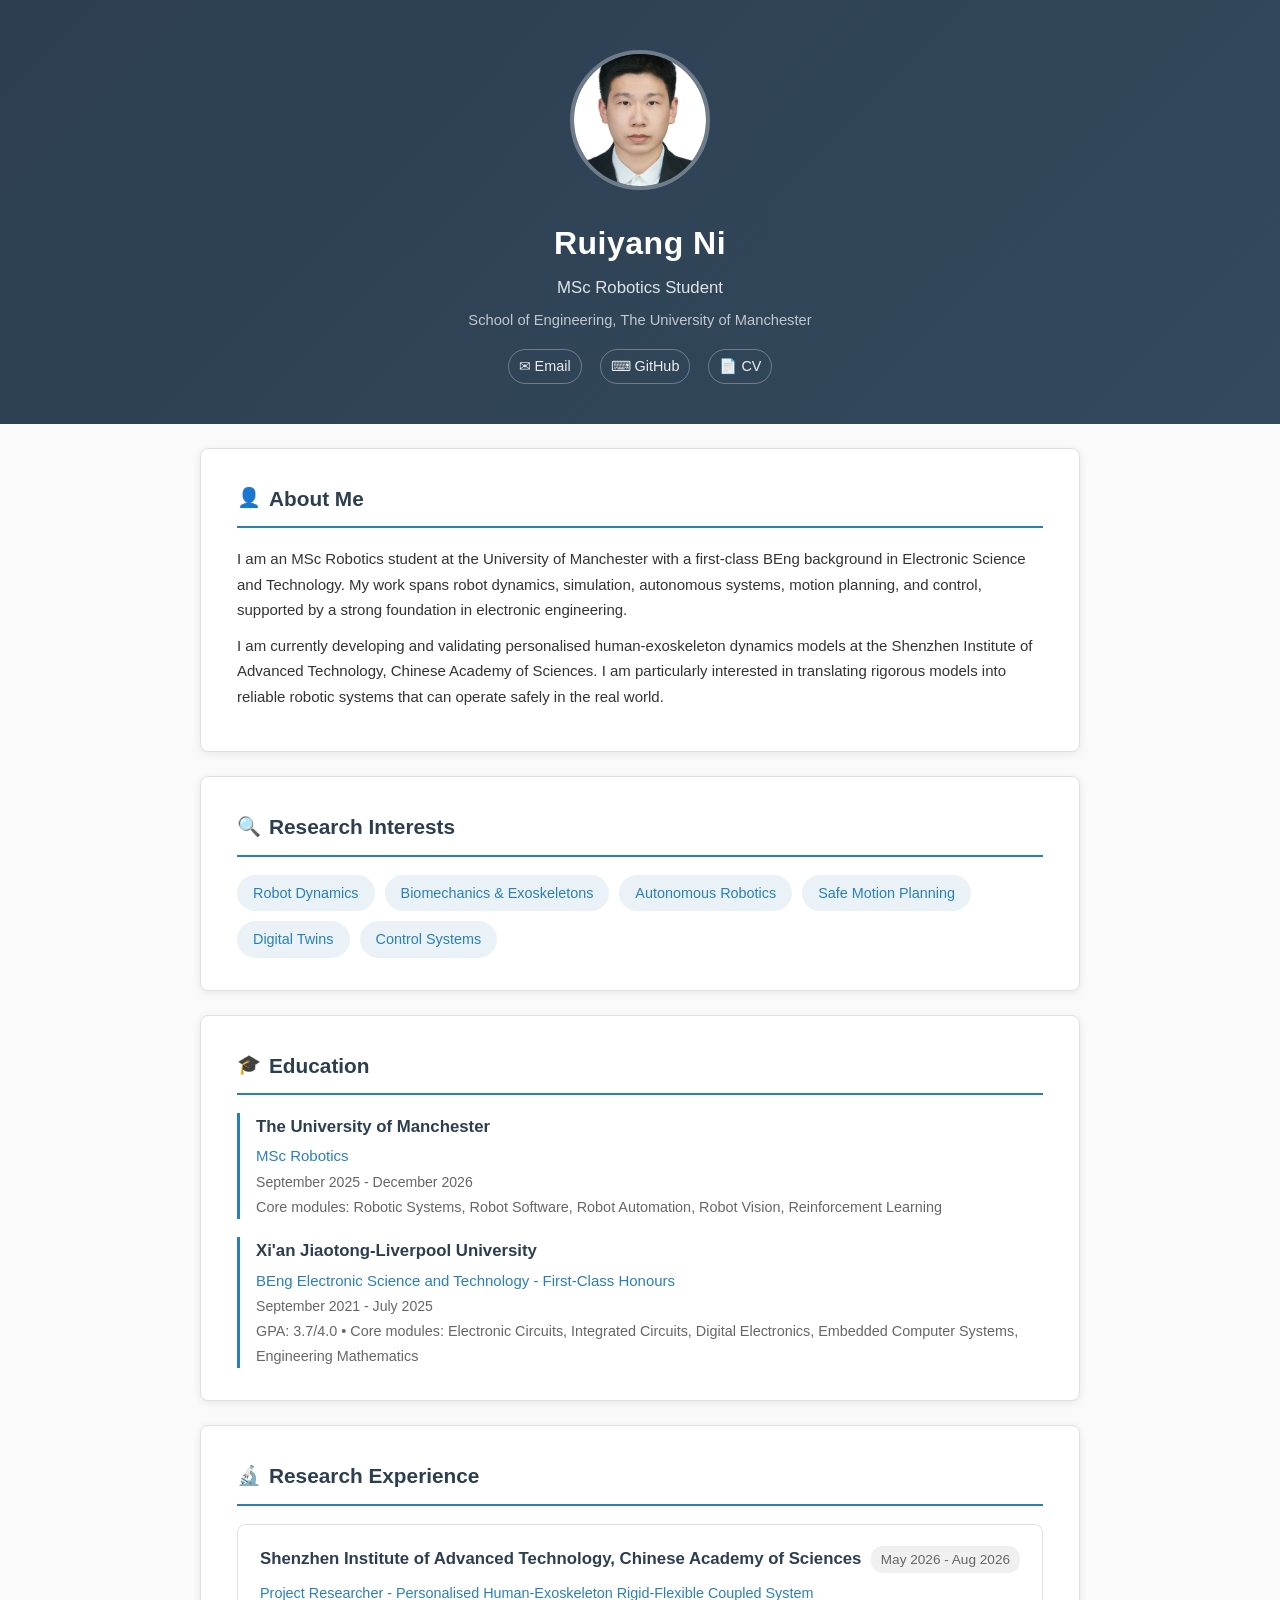
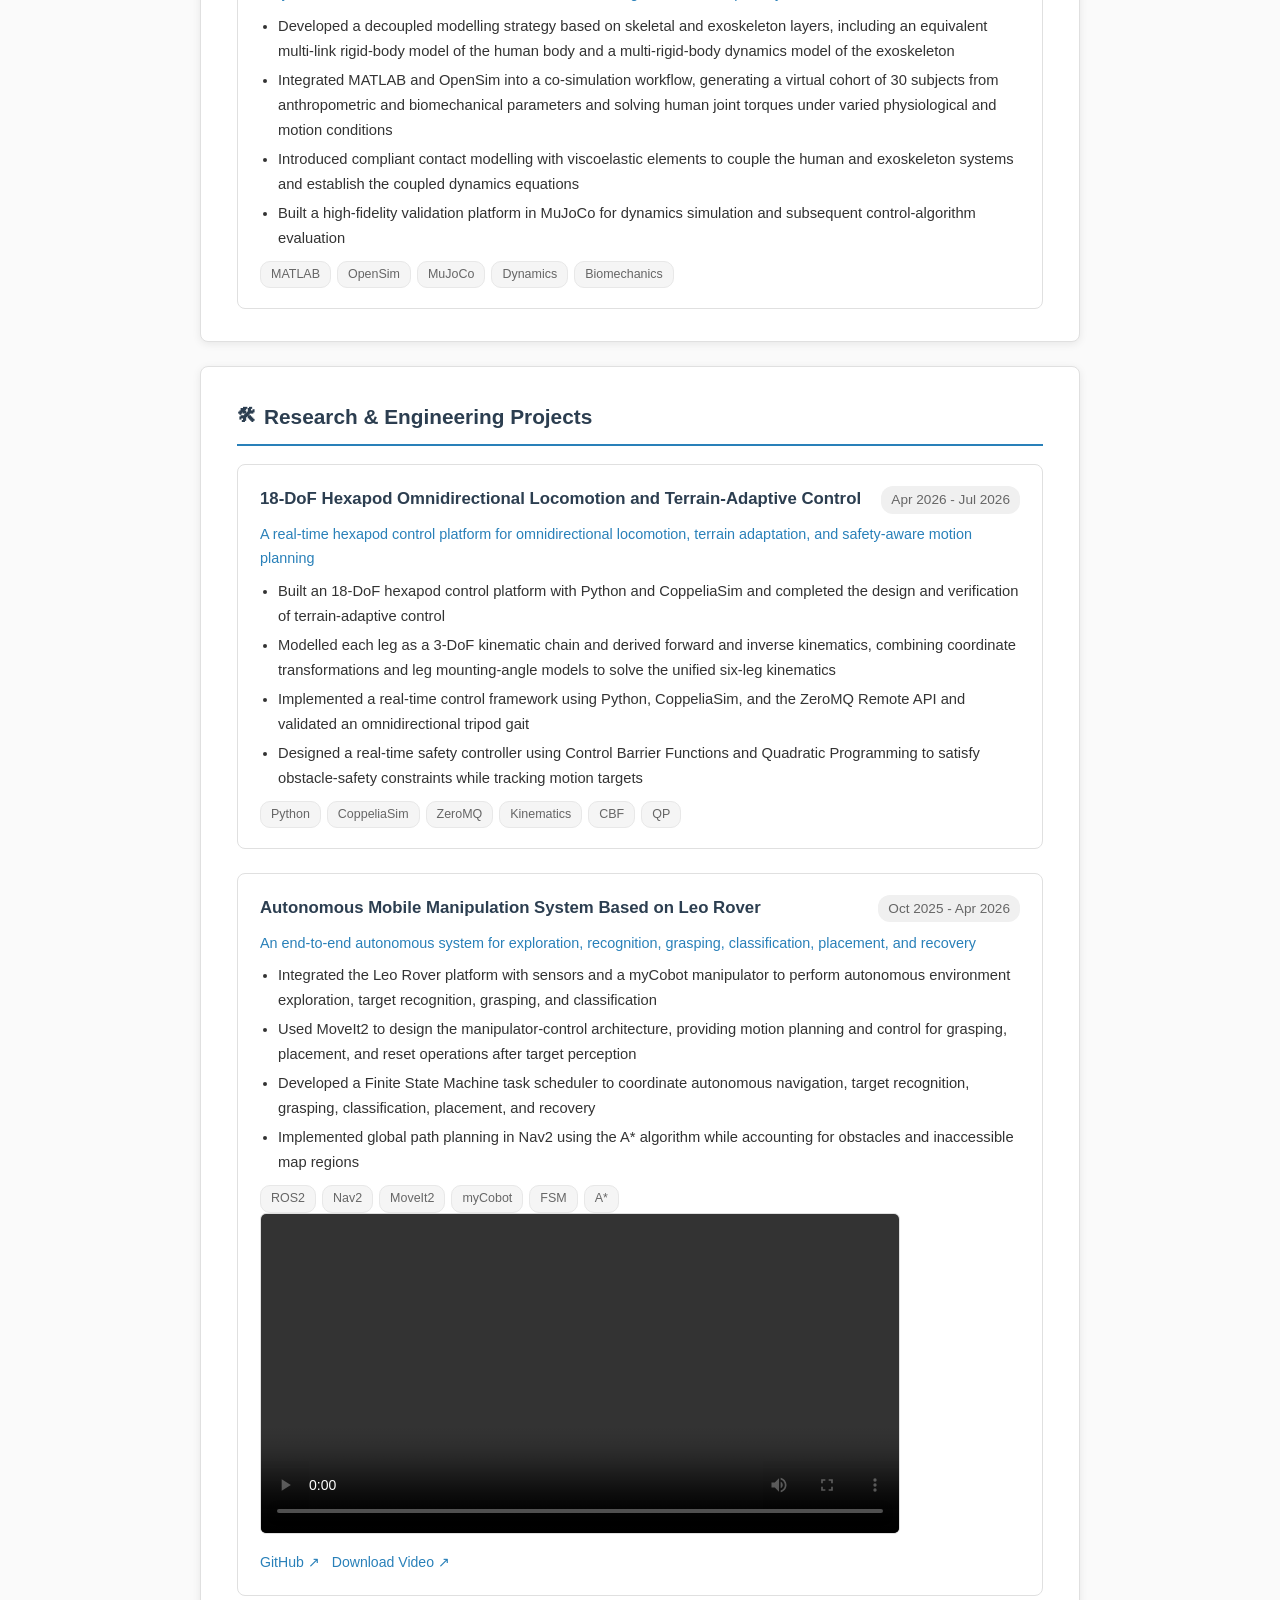
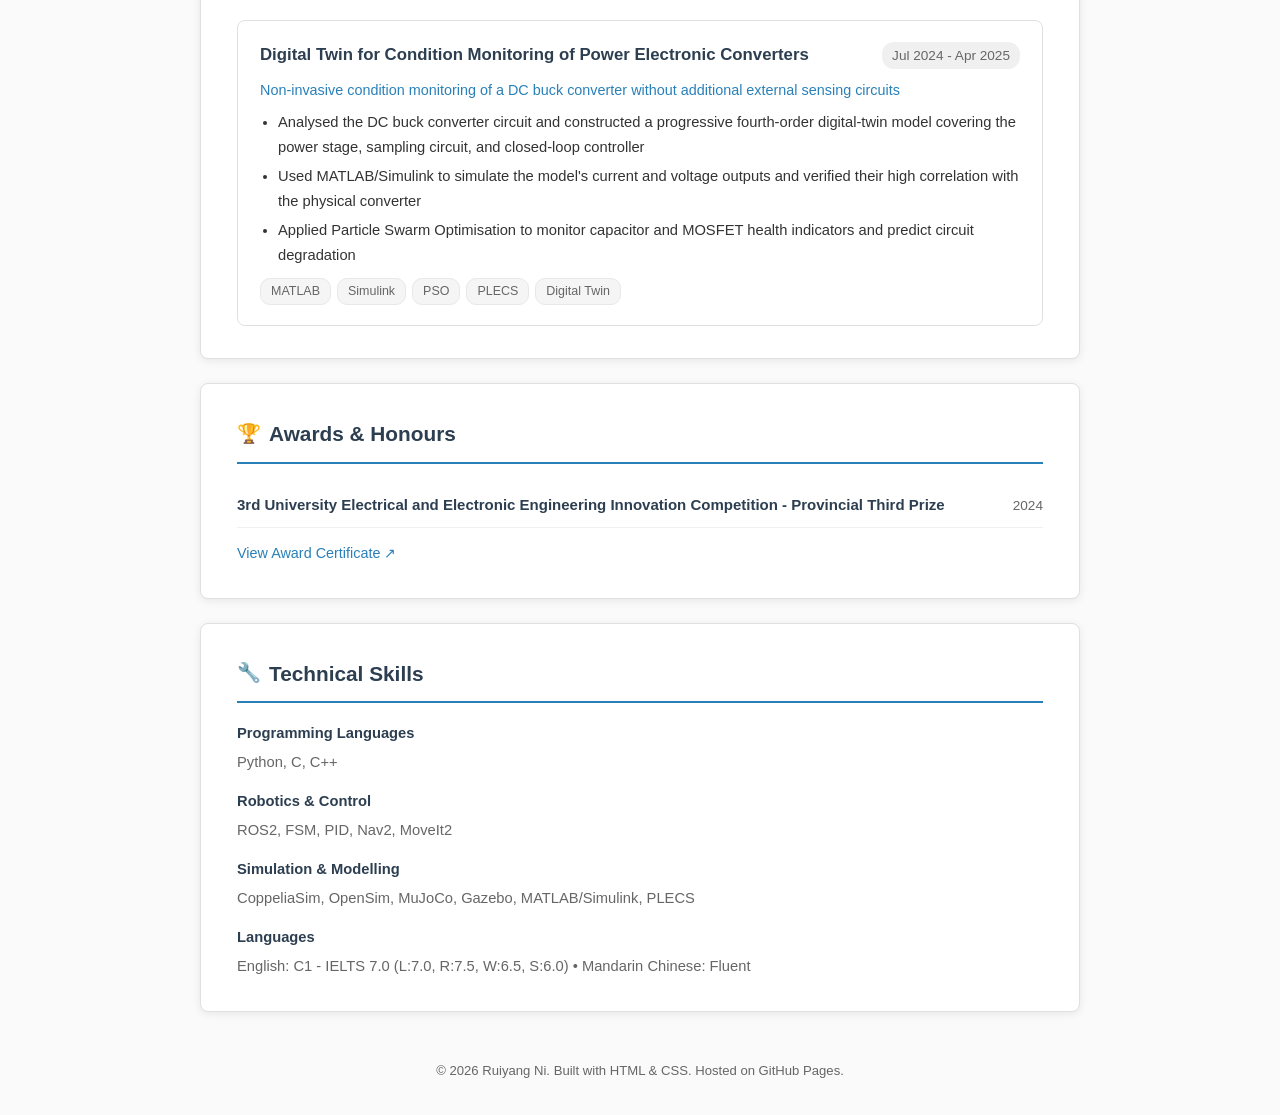
==== commit 8e51482d: "Restore original design and update resume content" ====
--- a/index.html
+++ b/index.html
@@ -3,141 +3,208 @@
 <head>
   <meta charset="UTF-8">
   <meta name="viewport" content="width=device-width, initial-scale=1.0">
-  <meta name="description" content="Ruiyang Ni is an MSc Robotics student at the University of Manchester, working on robotics, dynamics, simulation, and safe control.">
-  <title>Ruiyang Ni | Robotics Engineer</title>
-  <link rel="preconnect" href="https://fonts.googleapis.com">
-  <link rel="preconnect" href="https://fonts.gstatic.com" crossorigin>
-  <link href="https://fonts.googleapis.com/css2?family=DM+Sans:wght@400;500;600;700&amp;family=Space+Grotesk:wght@500;600;700&amp;display=swap" rel="stylesheet">
-  <link rel="stylesheet" href="style.css">
+  <title>Ruiyang Ni - Academic Portfolio</title>
+  <link rel="stylesheet" href="assets/css/style.css">
 </head>
 <body>
-  <header class="site-header">
-    <a class="brand" href="index.html" aria-label="Ruiyang Ni home">RN<span>.</span></a>
-    <nav aria-label="Main navigation">
-      <a class="active" href="index.html">About</a>
-      <a href="projects.html">Projects</a>
-      <a href="#contact">Contact</a>
-    </nav>
-  </header>
-
-  <main>
-    <section class="hero" aria-labelledby="hero-title">
-      <div class="hero-copy">
-        <p class="eyebrow">Robotics · Dynamics · Safe Control</p>
-        <h1 id="hero-title">Hi, I'm Ruiyang Ni.<br><span>I build robots that move with purpose.</span></h1>
-        <p class="hero-lede">
-          MSc Robotics student at the University of Manchester with a background in electronic engineering.
-          I work across robot dynamics, simulation, motion planning, and autonomous systems.
-        </p>
-        <div class="actions">
-          <a class="button primary" href="projects.html">Explore my work</a>
-          <a class="button secondary" href="CV-Ruiyang NI.pdf" target="_blank" rel="noopener">View CV <span aria-hidden="true">↗</span></a>
-        </div>
-        <div class="quick-facts" aria-label="Profile highlights">
-          <div><strong>MSc Robotics</strong><span>University of Manchester</span></div>
-          <div><strong>First-Class BEng</strong><span>GPA 3.7 / 4.0</span></div>
-          <div><strong>IELTS 7.0</strong><span>English C1</span></div>
-        </div>
-      </div>
-      <div class="portrait-wrap">
-        <div class="portrait-backdrop"></div>
-        <img src="images/profile.jpg" alt="Portrait of Ruiyang Ni" class="portrait">
-        <p class="availability"><span></span> Open to robotics opportunities</p>
-      </div>
-    </section>
-
-    <section class="section" aria-labelledby="focus-title">
-      <div class="section-heading">
-        <p class="eyebrow">Current focus</p>
-        <h2 id="focus-title">Human–exoskeleton dynamics</h2>
-      </div>
-      <article class="feature-card">
-        <div class="feature-meta">
-          <p class="date">May – Aug 2026</p>
-          <p class="role">Project Researcher</p>
-        </div>
-        <div class="feature-content">
-          <h3>Shenzhen Institute of Advanced Technology, Chinese Academy of Sciences</h3>
-          <p>
-            Developing and validating a personalized rigid–flexible coupled dynamics model for a human–exoskeleton system.
-            The work combines a 30-subject virtual cohort, OpenSim and MATLAB co-simulation, compliant contact modelling,
-            and high-fidelity validation in MuJoCo.
-          </p>
-          <ul class="tag-list" aria-label="Technologies used">
-            <li>MATLAB</li><li>OpenSim</li><li>MuJoCo</li><li>Dynamics</li><li>Biomechanics</li>
-          </ul>
-        </div>
-      </article>
-    </section>
-
-    <section class="section" aria-labelledby="education-title">
-      <div class="section-heading split-heading">
-        <div><p class="eyebrow">Education</p><h2 id="education-title">Engineering foundations, robotics direction.</h2></div>
-        <p>From circuit-level thinking to intelligent autonomous systems.</p>
-      </div>
-      <div class="education-list">
-        <article class="education-card">
-          <img src="images/UoM.jpg" alt="University of Manchester logo">
-          <div><p class="date">2025 – 2026</p><h3>University of Manchester</h3><p>MSc Robotics · Current student</p></div>
-          <p class="coursework">Robot Systems · Robot Software · Robot Automation · Robot Vision · Reinforcement Learning</p>
-        </article>
-        <article class="education-card">
-          <img src="images/XJTLU.jpg" alt="Xi'an Jiaotong-Liverpool University logo">
-          <div><p class="date">2021 – 2025</p><h3>Xi'an Jiaotong-Liverpool University</h3><p>BEng Electronic Science and Technology · First-Class Honours</p></div>
-          <p class="coursework">GPA 3.7 / 4.0 · Provincial Third Prize, Electrical &amp; Electronic Engineering Innovation Competition</p>
-        </article>
-      </div>
-    </section>
-
-    <section class="section" aria-labelledby="projects-title">
-      <div class="section-heading split-heading">
-        <div><p class="eyebrow">Selected projects</p><h2 id="projects-title">Systems built from model to motion.</h2></div>
-        <a class="text-link" href="projects.html">View all projects <span aria-hidden="true">→</span></a>
-      </div>
-      <div class="project-preview-grid">
-        <a class="project-preview accent-blue" href="projects.html#hexapod">
-          <p class="project-number">01</p><h3>18-DoF Hexapod Locomotion</h3>
-          <p>Whole-body kinematics, tripod gait, terrain adaptation, and safety-critical control.</p>
-          <span>Python · CoppeliaSim · CBF/QP</span>
-        </a>
-        <a class="project-preview accent-green" href="projects.html#leo-rover">
-          <p class="project-number">02</p><h3>Autonomous Mobile Manipulator</h3>
-          <p>Integrated navigation, perception, manipulation, and task-level autonomy on Leo Rover.</p>
-          <span>ROS2 · Nav2 · MoveIt2 · FSM</span>
-        </a>
-        <a class="project-preview accent-orange" href="projects.html#digital-twin">
-          <p class="project-number">03</p><h3>Power Converter Digital Twin</h3>
-          <p>Non-invasive condition monitoring and component degradation prediction.</p>
-          <span>MATLAB/Simulink · PSO · PLECS</span>
-        </a>
-      </div>
-    </section>
-
-    <section class="section skills-section" aria-labelledby="skills-title">
-      <div class="section-heading"><p class="eyebrow">Toolkit</p><h2 id="skills-title">What I work with</h2></div>
-      <div class="skills-grid">
-        <div><h3>Programming</h3><p>Python · C · C++</p></div>
-        <div><h3>Robotics</h3><p>ROS2 · FSM · PID · Nav2 · MoveIt2</p></div>
-        <div><h3>Simulation</h3><p>CoppeliaSim · OpenSim · MuJoCo · Gazebo</p></div>
-        <div><h3>Engineering</h3><p>MATLAB/Simulink · PLECS · System Modelling</p></div>
-      </div>
-    </section>
-
-    <section class="contact-section" id="contact" aria-labelledby="contact-title">
-      <p class="eyebrow">Let's connect</p>
-      <h2 id="contact-title">Interested in robotics, autonomy, or simulation?</h2>
-      <p>I'm always happy to discuss research, engineering projects, and new opportunities.</p>
-      <div class="actions">
-        <a class="button primary" href="mailto:rui_yang_1106@163.com">Email me</a>
-        <a class="button secondary" href="https://github.com/niruiyang1106-droid" target="_blank" rel="noopener">GitHub <span aria-hidden="true">↗</span></a>
-        <a class="button secondary" href="https://www.linkedin.com/in/ruiyang-ni-b5ba17386/" target="_blank" rel="noopener">LinkedIn <span aria-hidden="true">↗</span></a>
-      </div>
-    </section>
-  </main>
-
-  <footer>
-    <p>© 2026 Ruiyang Ni</p>
-    <p>Designed for curiosity. Built on GitHub Pages.</p>
-  </footer>
+
+<!-- ===== Profile Header ===== -->
+<header class="profile-header">
+  <div class="container">
+    <img src="assets/img/Selfie.jpg" alt="Ruiyang Ni" class="avatar">
+    <h1>Ruiyang Ni</h1>
+    <p class="subtitle">MSc Robotics Student</p>
+    <p class="affiliation">School of Engineering, The University of Manchester</p>
+    <div class="contact-links">
+      <a href="mailto:rui_yang_1106@163.com">&#9993; Email</a>
+      <a href="https://github.com/niruiyang1106-droid" target="_blank">&#9000; GitHub</a>
+      <a href="assets/files/CV.pdf" target="_blank">&#128196; CV</a>
+    </div>
+  </div>
+</header>
+
+<!-- ===== About Me ===== -->
+<section class="section container">
+  <h2 class="section-title"><span class="icon">&#128100;</span> About Me</h2>
+  <div class="about-text">
+    <p>
+      I am an MSc Robotics student at the University of Manchester with a first-class BEng background
+      in Electronic Science and Technology. My work spans robot dynamics, simulation, autonomous systems,
+      motion planning, and control, supported by a strong foundation in electronic engineering.
+    </p>
+    <p>
+      I am currently developing and validating personalised human-exoskeleton dynamics models at the
+      Shenzhen Institute of Advanced Technology, Chinese Academy of Sciences. I am particularly interested
+      in translating rigorous models into reliable robotic systems that can operate safely in the real world.
+    </p>
+  </div>
+</section>
+
+<!-- ===== Research Interests ===== -->
+<section class="section container">
+  <h2 class="section-title"><span class="icon">&#128269;</span> Research Interests</h2>
+  <ul class="interests-list">
+    <li>Robot Dynamics</li>
+    <li>Biomechanics &amp; Exoskeletons</li>
+    <li>Autonomous Robotics</li>
+    <li>Safe Motion Planning</li>
+    <li>Digital Twins</li>
+    <li>Control Systems</li>
+  </ul>
+</section>
+
+<!-- ===== Education ===== -->
+<section class="section container">
+  <h2 class="section-title"><span class="icon">&#127891;</span> Education</h2>
+
+  <div class="edu-item">
+    <div class="school">The University of Manchester</div>
+    <div class="degree">MSc Robotics</div>
+    <div class="date">September 2025 - December 2026</div>
+    <div class="note">Core modules: Robotic Systems, Robot Software, Robot Automation, Robot Vision, Reinforcement Learning</div>
+  </div>
+
+  <div class="edu-item">
+    <div class="school">Xi'an Jiaotong-Liverpool University</div>
+    <div class="degree">BEng Electronic Science and Technology - First-Class Honours</div>
+    <div class="date">September 2021 - July 2025</div>
+    <div class="note">GPA: 3.7/4.0 &bull; Core modules: Electronic Circuits, Integrated Circuits, Digital Electronics, Embedded Computer Systems, Engineering Mathematics</div>
+  </div>
+</section>
+
+<!-- ===== Research Experience ===== -->
+<section class="section container">
+  <h2 class="section-title"><span class="icon">&#128300;</span> Research Experience</h2>
+
+  <div class="project-card">
+    <div class="proj-header">
+      <span class="proj-title">Shenzhen Institute of Advanced Technology, Chinese Academy of Sciences</span>
+      <span class="proj-date">May 2026 - Aug 2026</span>
+    </div>
+    <div class="proj-outcome">Project Researcher - Personalised Human-Exoskeleton Rigid-Flexible Coupled System</div>
+    <ul>
+      <li>Developed a decoupled modelling strategy based on skeletal and exoskeleton layers, including an equivalent multi-link rigid-body model of the human body and a multi-rigid-body dynamics model of the exoskeleton</li>
+      <li>Integrated MATLAB and OpenSim into a co-simulation workflow, generating a virtual cohort of 30 subjects from anthropometric and biomechanical parameters and solving human joint torques under varied physiological and motion conditions</li>
+      <li>Introduced compliant contact modelling with viscoelastic elements to couple the human and exoskeleton systems and establish the coupled dynamics equations</li>
+      <li>Built a high-fidelity validation platform in MuJoCo for dynamics simulation and subsequent control-algorithm evaluation</li>
+    </ul>
+    <div class="proj-tech">
+      <span>MATLAB</span><span>OpenSim</span><span>MuJoCo</span><span>Dynamics</span><span>Biomechanics</span>
+    </div>
+  </div>
+</section>
+
+<!-- ===== Research & Projects ===== -->
+<section class="section container">
+  <h2 class="section-title"><span class="icon">&#128736;</span> Research &amp; Engineering Projects</h2>
+
+  <!-- Project 1: Hexapod -->
+  <div class="project-card">
+    <div class="proj-header">
+      <span class="proj-title">18-DoF Hexapod Omnidirectional Locomotion and Terrain-Adaptive Control</span>
+      <span class="proj-date">Apr 2026 - Jul 2026</span>
+    </div>
+    <div class="proj-outcome">A real-time hexapod control platform for omnidirectional locomotion, terrain adaptation, and safety-aware motion planning</div>
+    <ul>
+      <li>Built an 18-DoF hexapod control platform with Python and CoppeliaSim and completed the design and verification of terrain-adaptive control</li>
+      <li>Modelled each leg as a 3-DoF kinematic chain and derived forward and inverse kinematics, combining coordinate transformations and leg mounting-angle models to solve the unified six-leg kinematics</li>
+      <li>Implemented a real-time control framework using Python, CoppeliaSim, and the ZeroMQ Remote API and validated an omnidirectional tripod gait</li>
+      <li>Designed a real-time safety controller using Control Barrier Functions and Quadratic Programming to satisfy obstacle-safety constraints while tracking motion targets</li>
+    </ul>
+    <div class="proj-tech">
+      <span>Python</span><span>CoppeliaSim</span><span>ZeroMQ</span><span>Kinematics</span><span>CBF</span><span>QP</span>
+    </div>
+  </div>
+
+  <!-- Project 2: Leo Rover -->
+  <div class="project-card">
+    <div class="proj-header">
+      <span class="proj-title">Autonomous Mobile Manipulation System Based on Leo Rover</span>
+      <span class="proj-date">Oct 2025 - Apr 2026</span>
+    </div>
+    <div class="proj-outcome">An end-to-end autonomous system for exploration, recognition, grasping, classification, placement, and recovery</div>
+    <ul>
+      <li>Integrated the Leo Rover platform with sensors and a myCobot manipulator to perform autonomous environment exploration, target recognition, grasping, and classification</li>
+      <li>Used MoveIt2 to design the manipulator-control architecture, providing motion planning and control for grasping, placement, and reset operations after target perception</li>
+      <li>Developed a Finite State Machine task scheduler to coordinate autonomous navigation, target recognition, grasping, classification, placement, and recovery</li>
+      <li>Implemented global path planning in Nav2 using the A* algorithm while accounting for obstacles and inaccessible map regions</li>
+    </ul>
+    <div class="proj-tech">
+      <span>ROS2</span><span>Nav2</span><span>MoveIt2</span><span>myCobot</span><span>FSM</span><span>A*</span>
+    </div>
+    <div class="proj-video">
+      <video controls preload="metadata" style="width:100%; max-width:640px; border-radius:6px; border:1px solid #e0e0e0;">
+        <source src="assets/files/leo_rover_demo.mp4" type="video/mp4">
+        Your browser does not support the video tag.
+      </video>
+    </div>
+    <div class="proj-links">
+      <a href="https://github.com/niruiyang1106-droid" target="_blank">GitHub &#8599;</a>
+      <a href="assets/files/leo_rover_demo.mp4" target="_blank">Download Video &#8599;</a>
+    </div>
+  </div>
+
+  <!-- Project 3: Digital Twin -->
+  <div class="project-card">
+    <div class="proj-header">
+      <span class="proj-title">Digital Twin for Condition Monitoring of Power Electronic Converters</span>
+      <span class="proj-date">Jul 2024 - Apr 2025</span>
+    </div>
+    <div class="proj-outcome">Non-invasive condition monitoring of a DC buck converter without additional external sensing circuits</div>
+    <ul>
+      <li>Analysed the DC buck converter circuit and constructed a progressive fourth-order digital-twin model covering the power stage, sampling circuit, and closed-loop controller</li>
+      <li>Used MATLAB/Simulink to simulate the model's current and voltage outputs and verified their high correlation with the physical converter</li>
+      <li>Applied Particle Swarm Optimisation to monitor capacitor and MOSFET health indicators and predict circuit degradation</li>
+    </ul>
+    <div class="proj-tech">
+      <span>MATLAB</span><span>Simulink</span><span>PSO</span><span>PLECS</span><span>Digital Twin</span>
+    </div>
+  </div>
+</section>
+
+<!-- ===== Awards ===== -->
+<section class="section container">
+  <h2 class="section-title"><span class="icon">&#127942;</span> Awards &amp; Honours</h2>
+  <div class="award-item">
+    <span class="award-name">3rd University Electrical and Electronic Engineering Innovation Competition - Provincial Third Prize</span>
+    <span class="award-date">2024</span>
+  </div>
+  <div style="margin-top: 12px;">
+    <a href="assets/files/Award_Certificate.pdf" target="_blank" style="font-size: 0.9rem;">View Award Certificate &#8599;</a>
+  </div>
+</section>
+
+<!-- ===== Technical Skills ===== -->
+<section class="section container">
+  <h2 class="section-title"><span class="icon">&#128295;</span> Technical Skills</h2>
+
+  <div class="skills-group">
+    <div class="skill-cat">Programming Languages</div>
+    <div class="skill-items">Python, C, C++</div>
+  </div>
+
+  <div class="skills-group">
+    <div class="skill-cat">Robotics &amp; Control</div>
+    <div class="skill-items">ROS2, FSM, PID, Nav2, MoveIt2</div>
+  </div>
+
+  <div class="skills-group">
+    <div class="skill-cat">Simulation &amp; Modelling</div>
+    <div class="skill-items">CoppeliaSim, OpenSim, MuJoCo, Gazebo, MATLAB/Simulink, PLECS</div>
+  </div>
+
+  <div class="skills-group">
+    <div class="skill-cat">Languages</div>
+    <div class="skill-items">English: C1 - IELTS 7.0 (L:7.0, R:7.5, W:6.5, S:6.0) &bull; Mandarin Chinese: Fluent</div>
+  </div>
+</section>
+
+<!-- ===== Footer ===== -->
+<footer class="footer">
+  <div class="container">
+    <p>&copy; 2026 Ruiyang Ni. Built with HTML &amp; CSS. Hosted on GitHub Pages.</p>
+  </div>
+</footer>
+
 </body>
 </html>
--- a/assets/css/style.css
+++ b/assets/css/style.css
@@ -0,0 +1,278 @@
+/* ===== Base ===== */
+:root {
+  --primary: #2c3e50;
+  --accent: #2980b9;
+  --accent-light: #3498db;
+  --bg: #fafafa;
+  --card-bg: #ffffff;
+  --text: #333333;
+  --text-light: #666666;
+  --border: #e0e0e0;
+  --shadow: 0 2px 8px rgba(0,0,0,0.08);
+  --radius: 8px;
+}
+
+* { margin: 0; padding: 0; box-sizing: border-box; }
+
+body {
+  font-family: -apple-system, BlinkMacSystemFont, 'Segoe UI', Roboto, 'Helvetica Neue', Arial, sans-serif;
+  background: var(--bg);
+  color: var(--text);
+  line-height: 1.7;
+  font-size: 15px;
+}
+
+a {
+  color: var(--accent);
+  text-decoration: none;
+  transition: color 0.2s;
+}
+a:hover { color: var(--accent-light); text-decoration: underline; }
+
+/* ===== Layout ===== */
+.container {
+  max-width: 880px;
+  margin: 0 auto;
+  padding: 0 20px;
+}
+
+/* ===== Header / Profile ===== */
+.profile-header {
+  background: linear-gradient(135deg, var(--primary) 0%, #34495e 100%);
+  color: #fff;
+  padding: 50px 0 40px;
+  text-align: center;
+}
+
+.profile-header .avatar {
+  width: 140px;
+  height: 140px;
+  border-radius: 50%;
+  border: 4px solid rgba(255,255,255,0.3);
+  object-fit: cover;
+  margin-bottom: 18px;
+}
+
+.profile-header h1 {
+  font-size: 2rem;
+  font-weight: 700;
+  letter-spacing: 0.5px;
+  margin-bottom: 4px;
+}
+
+.profile-header .subtitle {
+  font-size: 1.05rem;
+  opacity: 0.85;
+  font-weight: 400;
+  margin-bottom: 6px;
+}
+
+.profile-header .affiliation {
+  font-size: 0.92rem;
+  opacity: 0.7;
+}
+
+.profile-header .contact-links {
+  margin-top: 16px;
+  display: flex;
+  justify-content: center;
+  gap: 18px;
+  flex-wrap: wrap;
+}
+
+.profile-header .contact-links a {
+  color: rgba(255,255,255,0.9);
+  font-size: 0.9rem;
+  display: inline-flex;
+  align-items: center;
+  gap: 5px;
+  padding: 4px 10px;
+  border: 1px solid rgba(255,255,255,0.3);
+  border-radius: 20px;
+  transition: all 0.2s;
+}
+.profile-header .contact-links a:hover {
+  background: rgba(255,255,255,0.15);
+  border-color: rgba(255,255,255,0.6);
+  text-decoration: none;
+}
+
+/* ===== Sections ===== */
+.section {
+  background: var(--card-bg);
+  margin: 24px auto;
+  padding: 32px 36px;
+  border-radius: var(--radius);
+  box-shadow: var(--shadow);
+  border: 1px solid var(--border);
+}
+
+.section-title {
+  font-size: 1.3rem;
+  font-weight: 700;
+  color: var(--primary);
+  margin-bottom: 18px;
+  padding-bottom: 10px;
+  border-bottom: 2px solid var(--accent);
+  display: flex;
+  align-items: center;
+  gap: 8px;
+}
+
+.section-title .icon {
+  font-size: 1.2rem;
+}
+
+/* ===== About ===== */
+.about-text p { margin-bottom: 10px; }
+
+/* ===== Research Interests ===== */
+.interests-list {
+  display: flex;
+  flex-wrap: wrap;
+  gap: 10px;
+  list-style: none;
+}
+.interests-list li {
+  background: #eaf2f8;
+  color: var(--accent);
+  padding: 6px 16px;
+  border-radius: 20px;
+  font-size: 0.9rem;
+  font-weight: 500;
+}
+
+/* ===== Education ===== */
+.edu-item {
+  margin-bottom: 18px;
+  padding-left: 16px;
+  border-left: 3px solid var(--accent);
+}
+.edu-item:last-child { margin-bottom: 0; }
+.edu-item .school {
+  font-weight: 700;
+  font-size: 1.05rem;
+  color: var(--primary);
+}
+.edu-item .degree {
+  color: var(--accent);
+  font-weight: 500;
+  margin: 2px 0;
+}
+.edu-item .date { color: var(--text-light); font-size: 0.88rem; }
+.edu-item .note { color: var(--text-light); font-size: 0.9rem; }
+
+/* ===== Projects ===== */
+.project-card {
+  margin-bottom: 24px;
+  padding: 20px 22px;
+  border: 1px solid var(--border);
+  border-radius: var(--radius);
+  transition: box-shadow 0.2s;
+}
+.project-card:hover { box-shadow: var(--shadow); }
+.project-card:last-child { margin-bottom: 0; }
+
+.project-card .proj-header {
+  display: flex;
+  justify-content: space-between;
+  align-items: baseline;
+  flex-wrap: wrap;
+  gap: 8px;
+  margin-bottom: 8px;
+}
+.project-card .proj-title {
+  font-weight: 700;
+  font-size: 1.05rem;
+  color: var(--primary);
+}
+.project-card .proj-date {
+  font-size: 0.85rem;
+  color: var(--text-light);
+  background: #f0f0f0;
+  padding: 2px 10px;
+  border-radius: 12px;
+}
+.project-card .proj-outcome {
+  font-size: 0.9rem;
+  color: var(--accent);
+  font-weight: 500;
+  margin-bottom: 8px;
+}
+.project-card ul {
+  margin-left: 18px;
+  margin-bottom: 10px;
+}
+.project-card li {
+  font-size: 0.92rem;
+  color: var(--text);
+  margin-bottom: 4px;
+}
+.project-card .proj-tech {
+  display: flex;
+  flex-wrap: wrap;
+  gap: 6px;
+  margin-top: 8px;
+}
+.project-card .proj-tech span {
+  font-size: 0.78rem;
+  background: #f5f5f5;
+  color: var(--text-light);
+  padding: 2px 10px;
+  border-radius: 10px;
+  border: 1px solid #e8e8e8;
+}
+.project-card .proj-links {
+  margin-top: 10px;
+  display: flex;
+  gap: 12px;
+  flex-wrap: wrap;
+}
+.project-card .proj-links a {
+  font-size: 0.88rem;
+  font-weight: 500;
+}
+
+/* ===== Awards ===== */
+.award-item {
+  display: flex;
+  justify-content: space-between;
+  align-items: baseline;
+  flex-wrap: wrap;
+  gap: 8px;
+  padding: 10px 0;
+  border-bottom: 1px solid #f0f0f0;
+}
+.award-item:last-child { border-bottom: none; }
+.award-item .award-name { font-weight: 600; color: var(--primary); }
+.award-item .award-date { font-size: 0.85rem; color: var(--text-light); }
+
+/* ===== Skills ===== */
+.skills-group { margin-bottom: 14px; }
+.skills-group:last-child { margin-bottom: 0; }
+.skills-group .skill-cat {
+  font-weight: 700;
+  font-size: 0.92rem;
+  color: var(--primary);
+  margin-bottom: 4px;
+}
+.skills-group .skill-items {
+  color: var(--text-light);
+  font-size: 0.92rem;
+}
+
+/* ===== Footer ===== */
+.footer {
+  text-align: center;
+  padding: 24px 20px 32px;
+  color: var(--text-light);
+  font-size: 0.82rem;
+}
+
+/* ===== Responsive ===== */
+@media (max-width: 640px) {
+  .profile-header { padding: 32px 0 28px; }
+  .profile-header h1 { font-size: 1.5rem; }
+  .section { padding: 20px 18px; margin: 14px auto; }
+  .project-card { padding: 14px 16px; }
+}
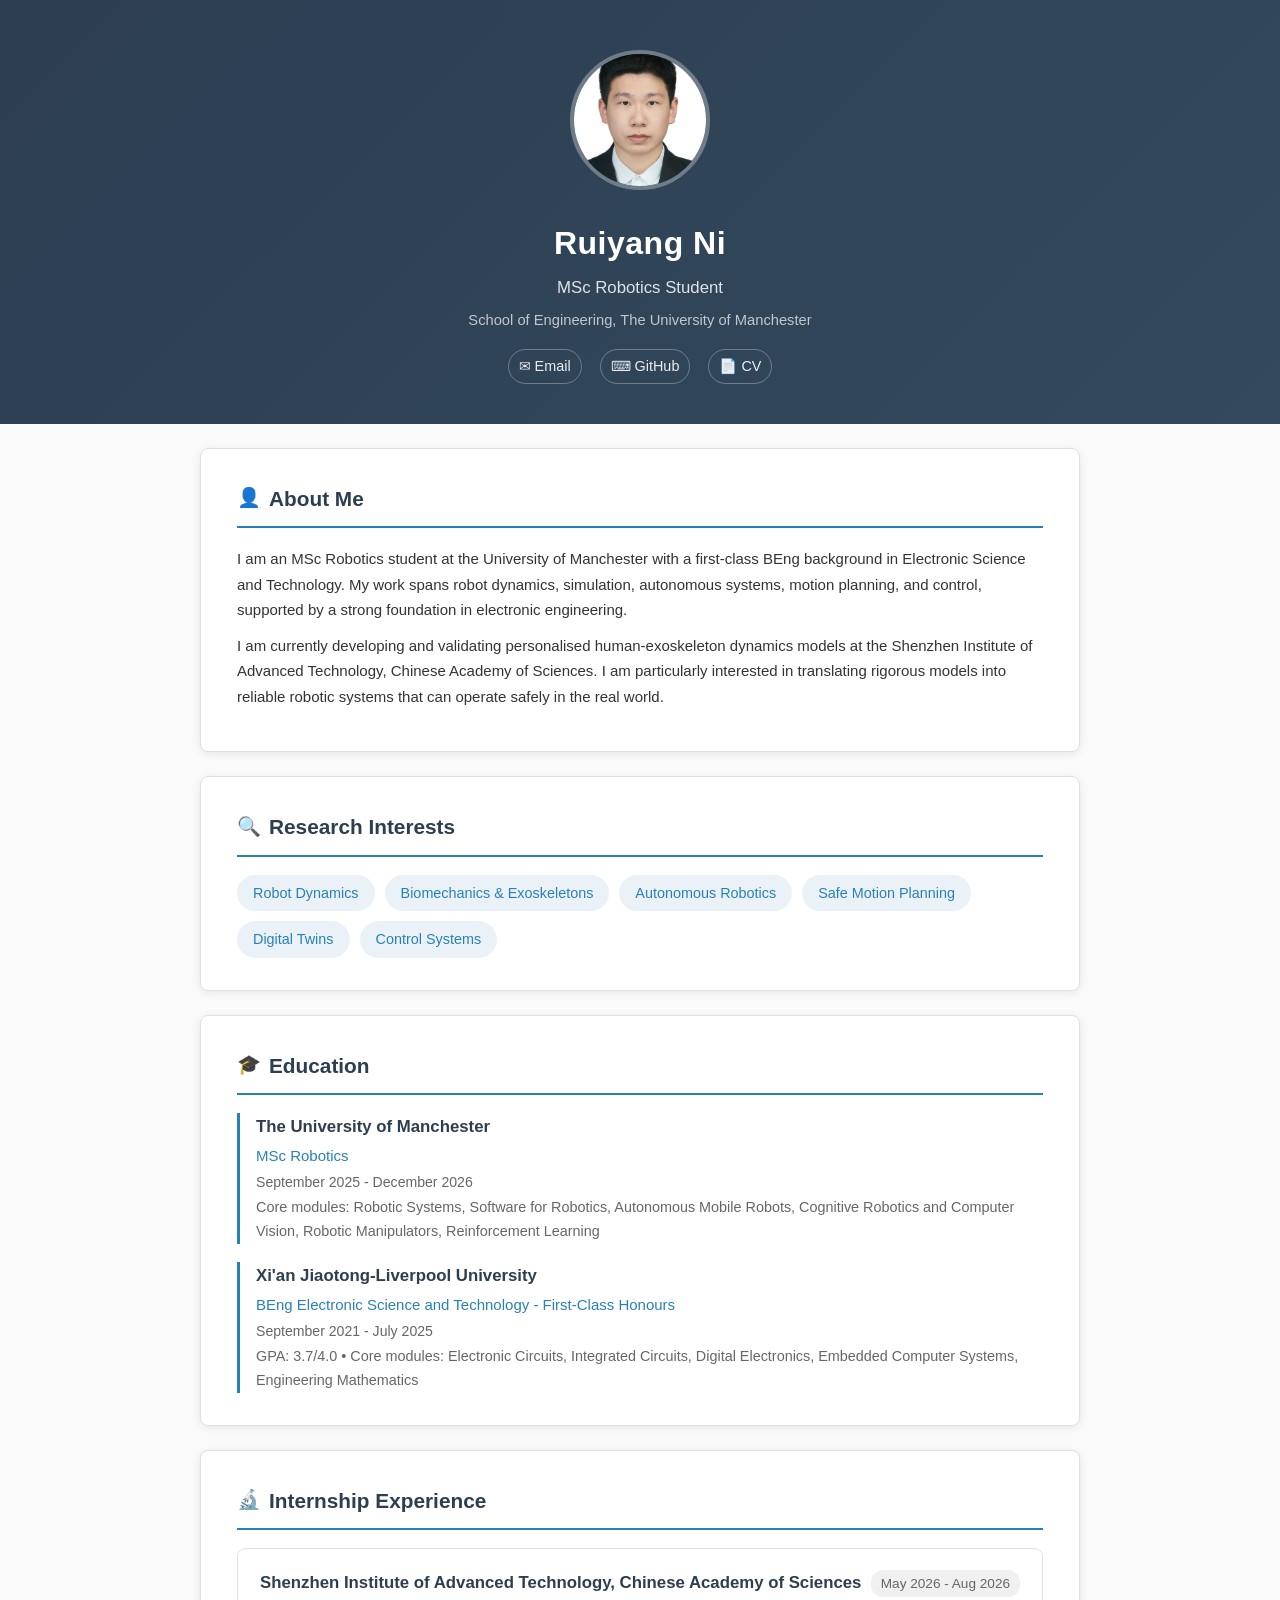
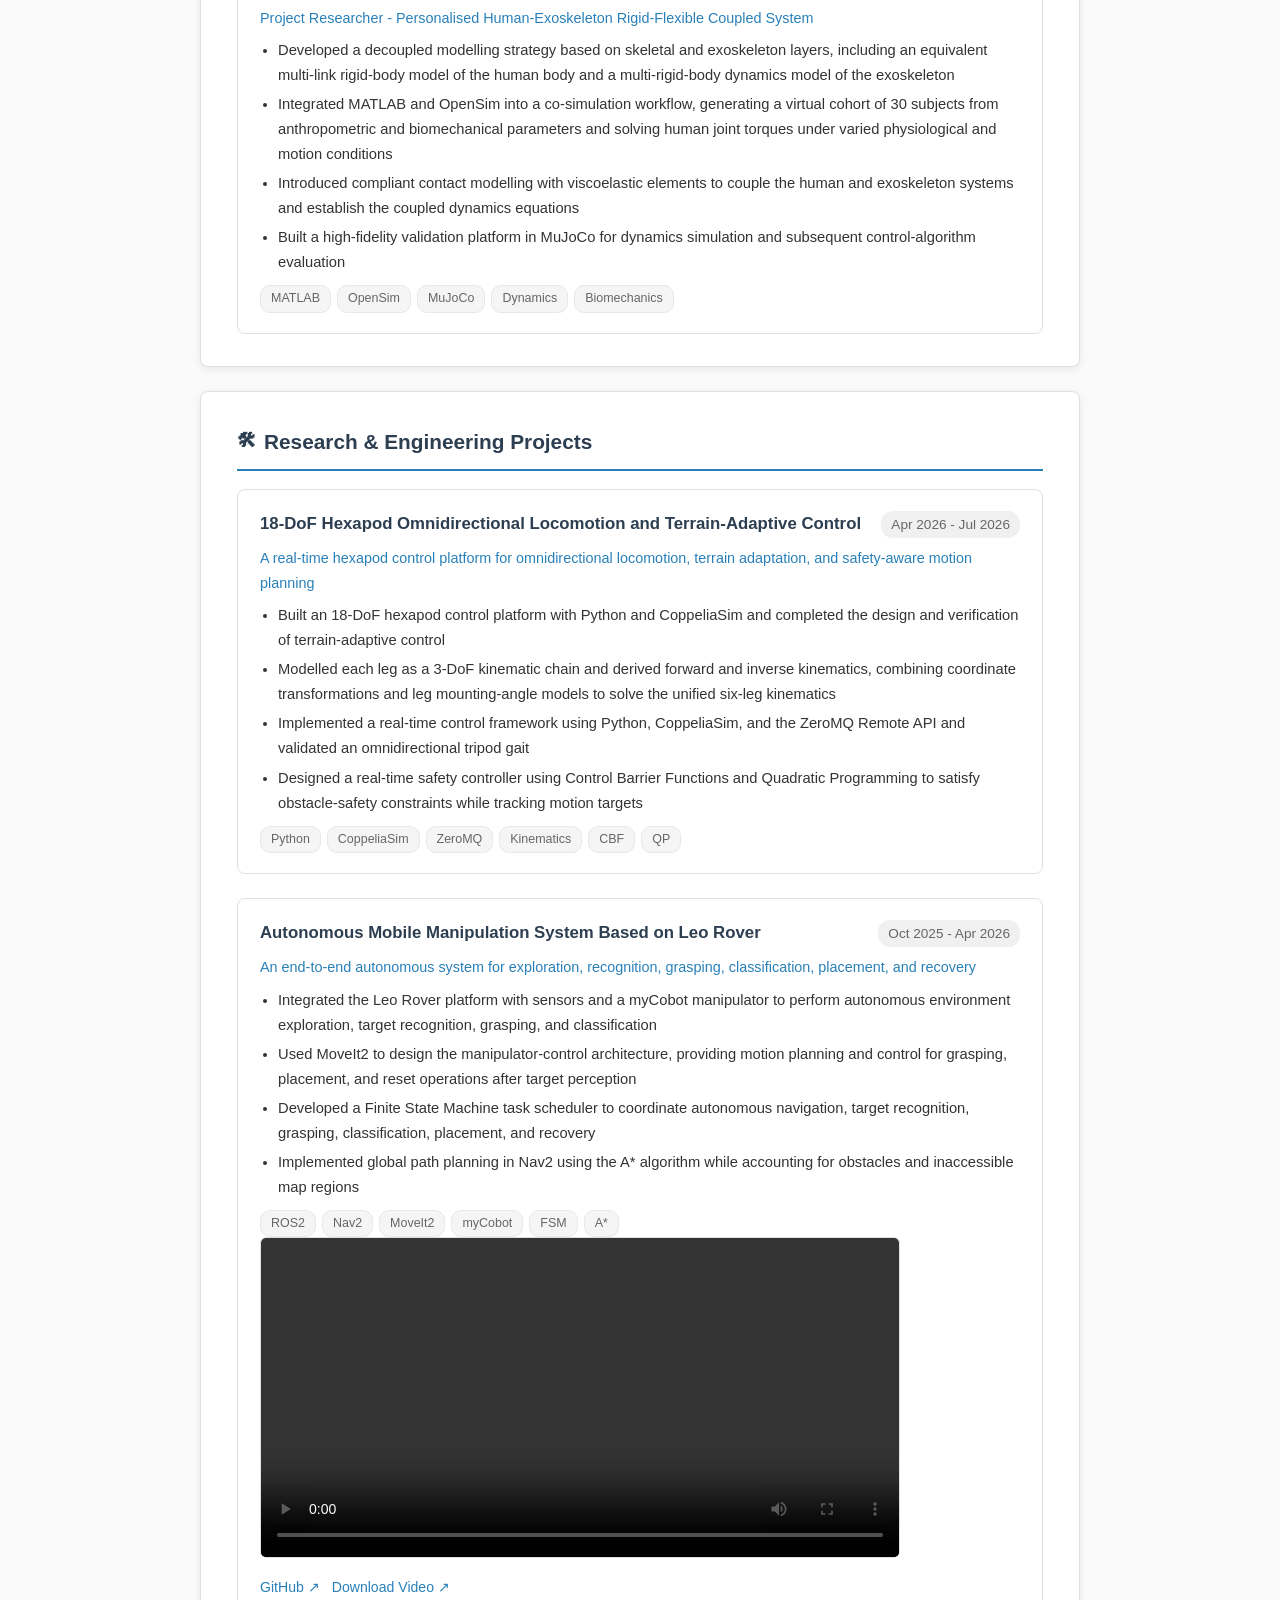
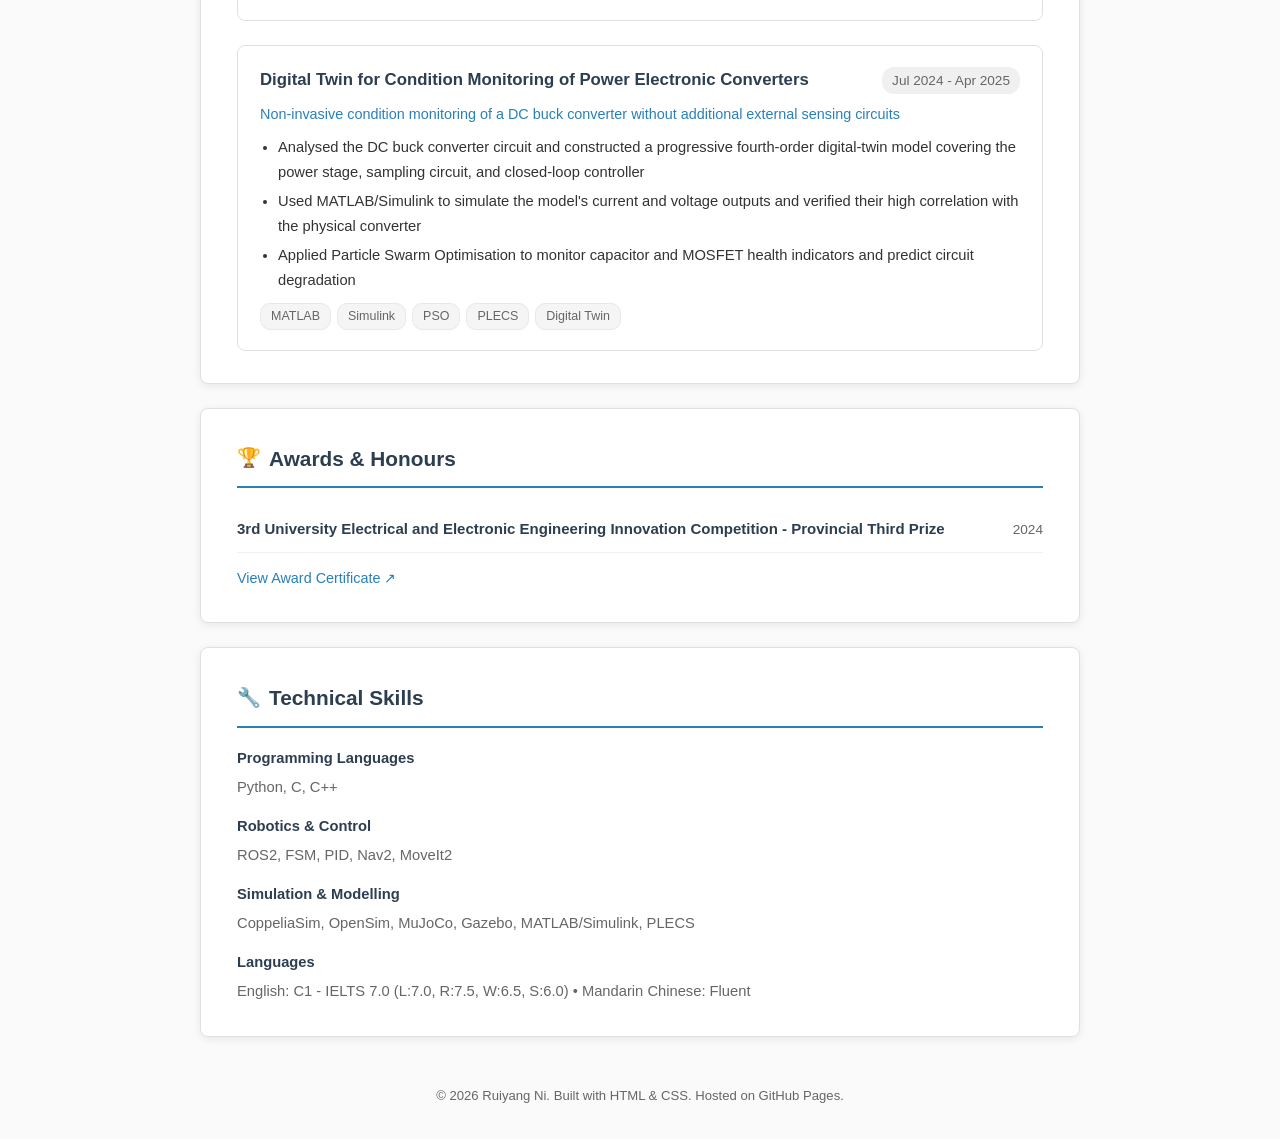
==== commit 893e4d76: "Update internship and robotics module names" ====
--- a/index.html
+++ b/index.html
@@ -61,7 +61,7 @@
     <div class="school">The University of Manchester</div>
     <div class="degree">MSc Robotics</div>
     <div class="date">September 2025 - December 2026</div>
-    <div class="note">Core modules: Robotic Systems, Robot Software, Robot Automation, Robot Vision, Reinforcement Learning</div>
+    <div class="note">Core modules: Robotic Systems, Software for Robotics, Autonomous Mobile Robots, Cognitive Robotics and Computer Vision, Robotic Manipulators, Reinforcement Learning</div>
   </div>
 
   <div class="edu-item">
@@ -72,9 +72,9 @@
   </div>
 </section>
 
-<!-- ===== Research Experience ===== -->
-<section class="section container">
-  <h2 class="section-title"><span class="icon">&#128300;</span> Research Experience</h2>
+<!-- ===== Internship Experience ===== -->
+<section class="section container">
+  <h2 class="section-title"><span class="icon">&#128300;</span> Internship Experience</h2>
 
   <div class="project-card">
     <div class="proj-header">
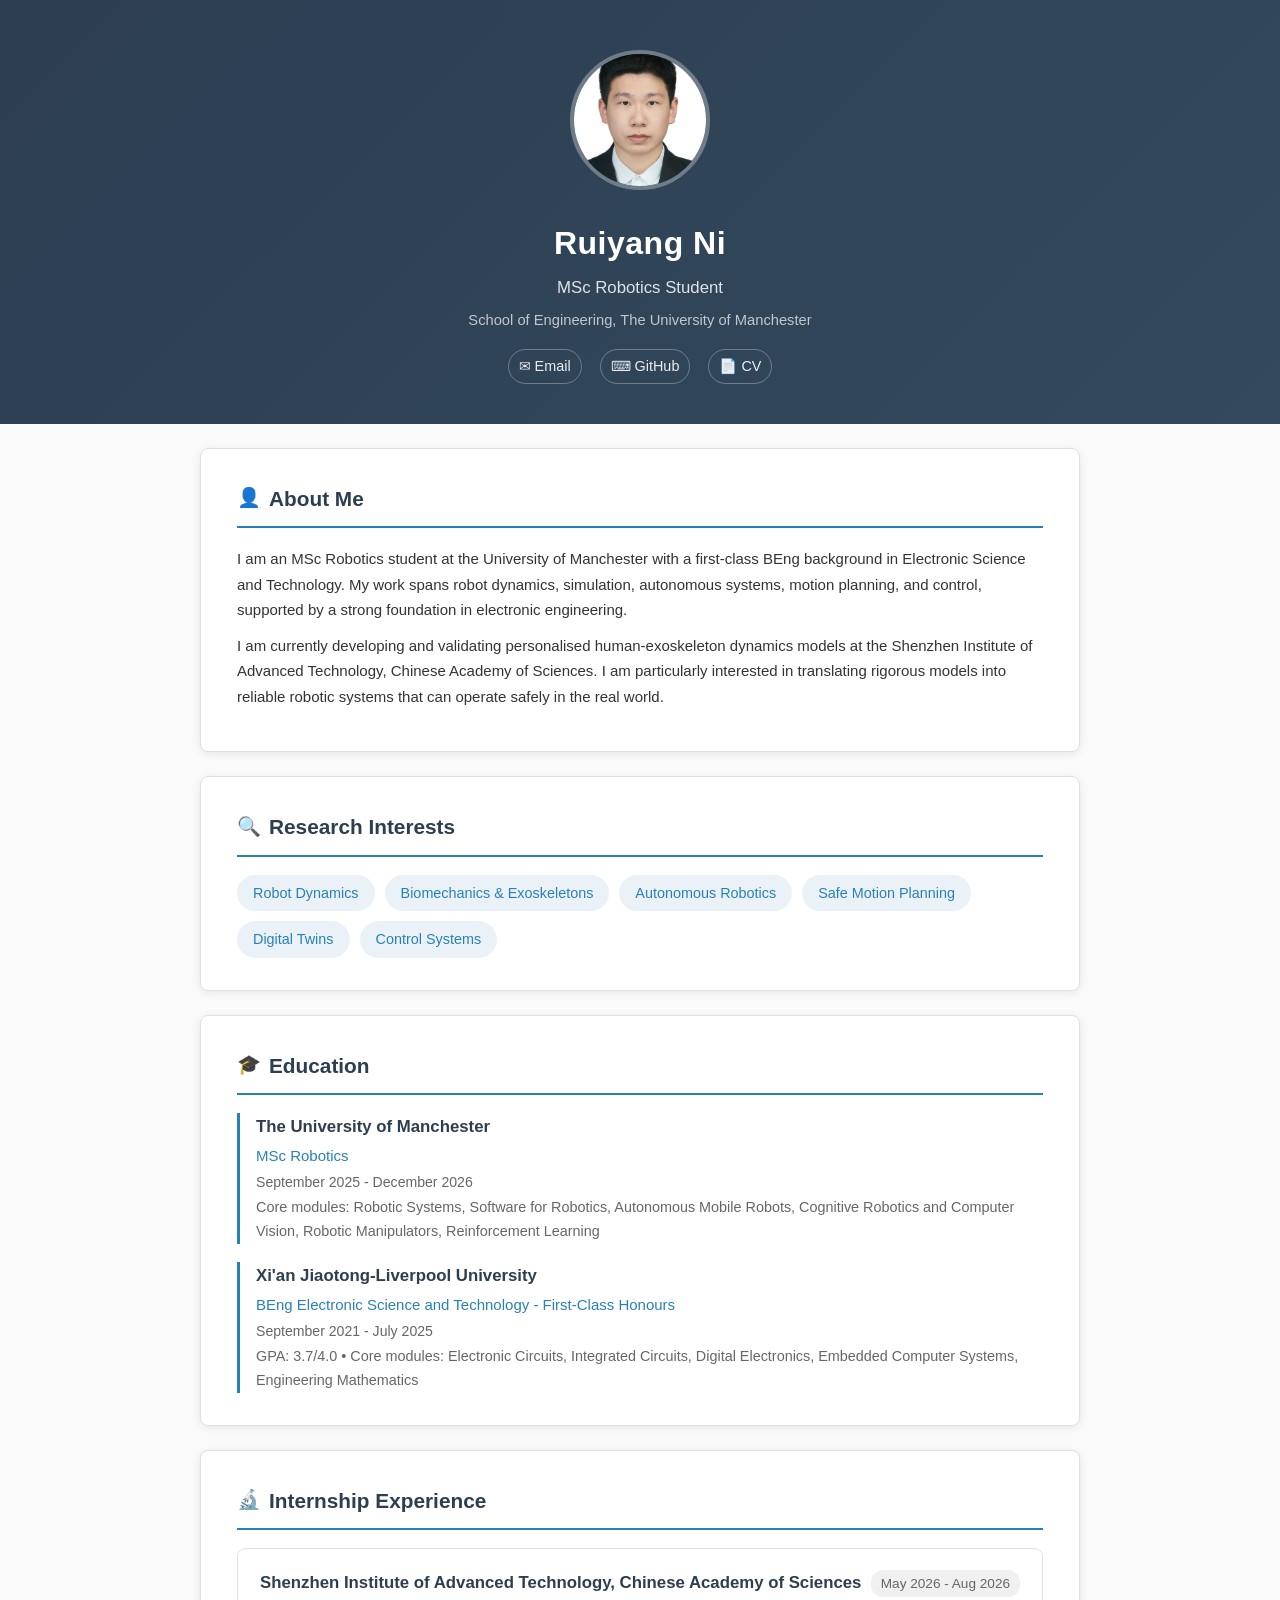
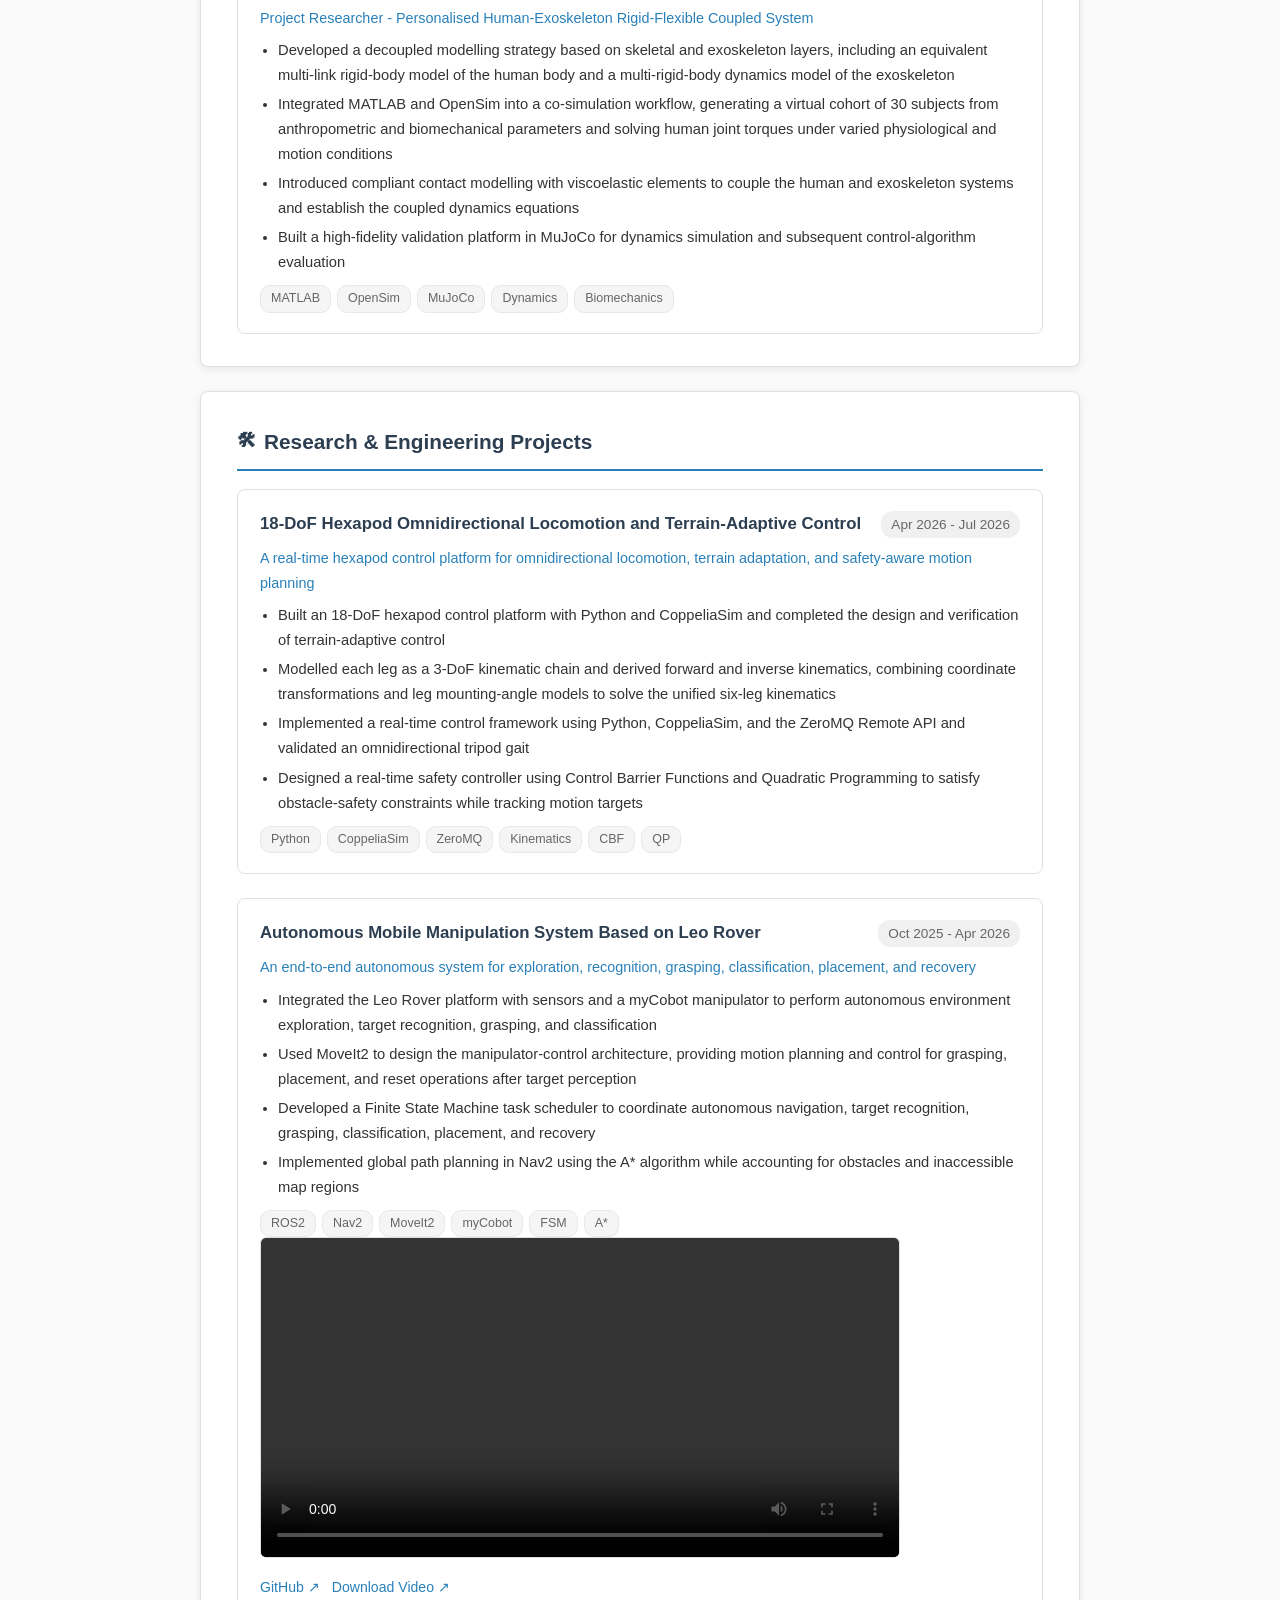
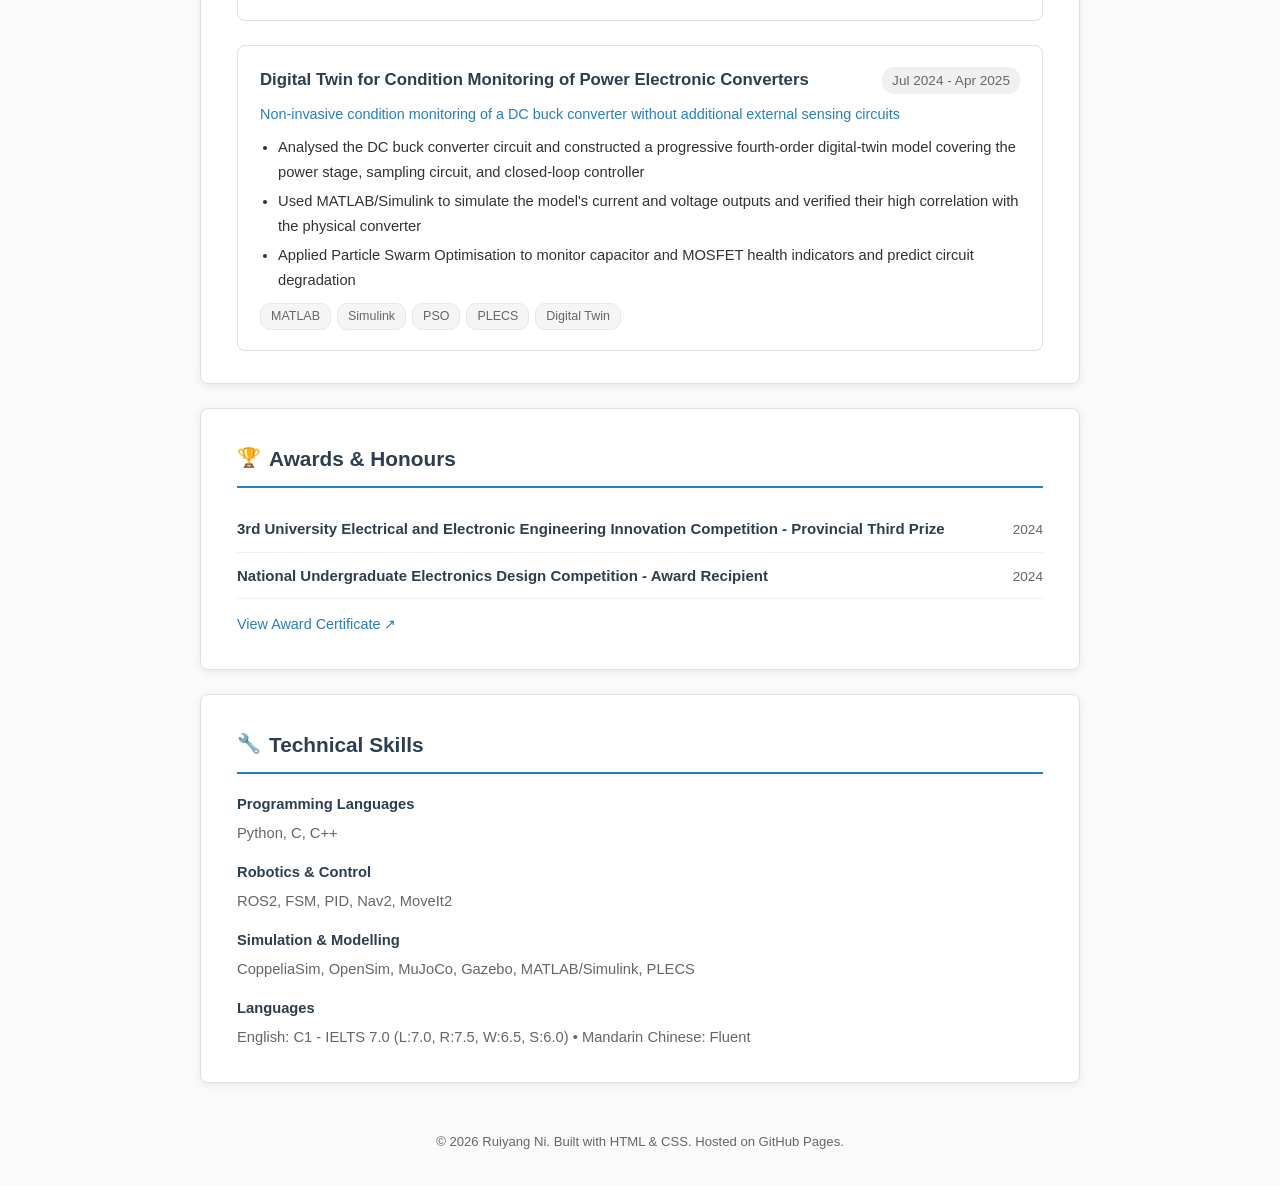
==== commit 3fa81c3e: "Restore previous award entry" ====
--- a/index.html
+++ b/index.html
@@ -169,6 +169,10 @@
     <span class="award-name">3rd University Electrical and Electronic Engineering Innovation Competition - Provincial Third Prize</span>
     <span class="award-date">2024</span>
   </div>
+  <div class="award-item">
+    <span class="award-name">National Undergraduate Electronics Design Competition - Award Recipient</span>
+    <span class="award-date">2024</span>
+  </div>
   <div style="margin-top: 12px;">
     <a href="assets/files/Award_Certificate.pdf" target="_blank" style="font-size: 0.9rem;">View Award Certificate &#8599;</a>
   </div>
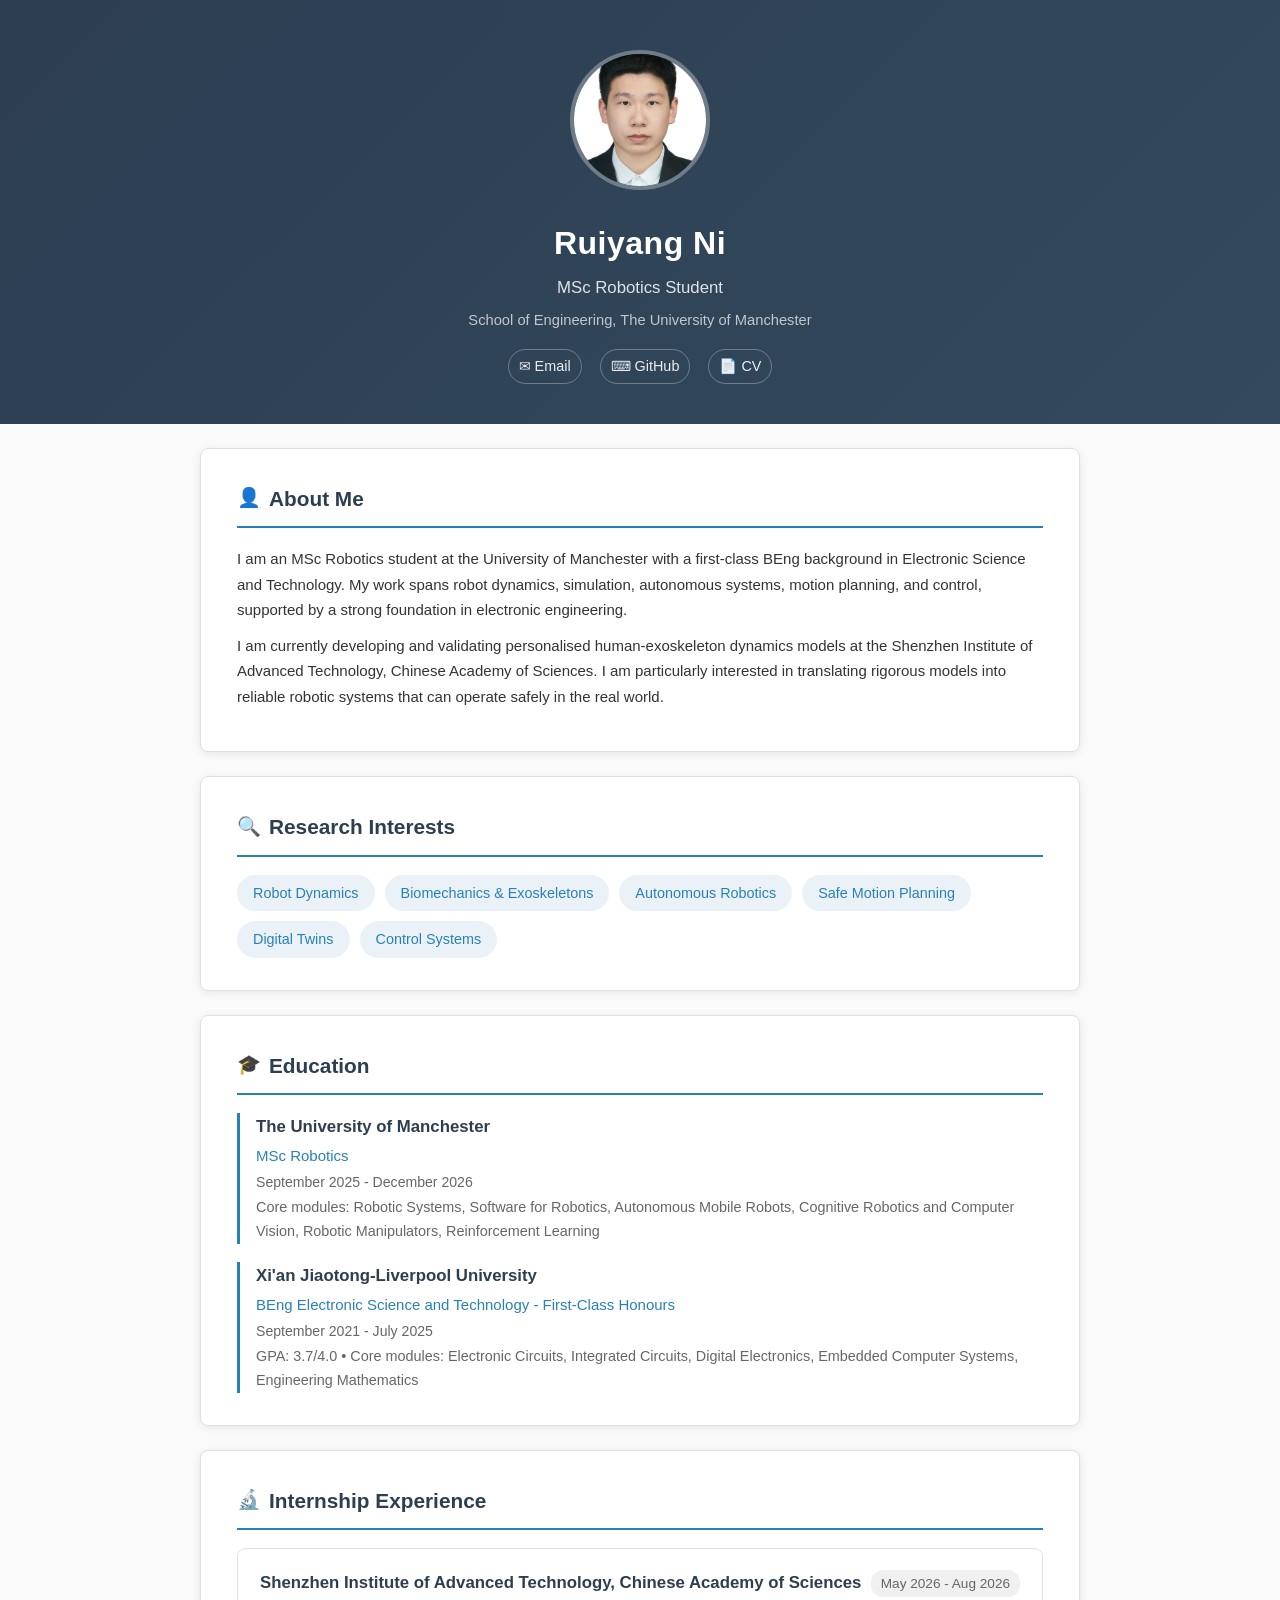
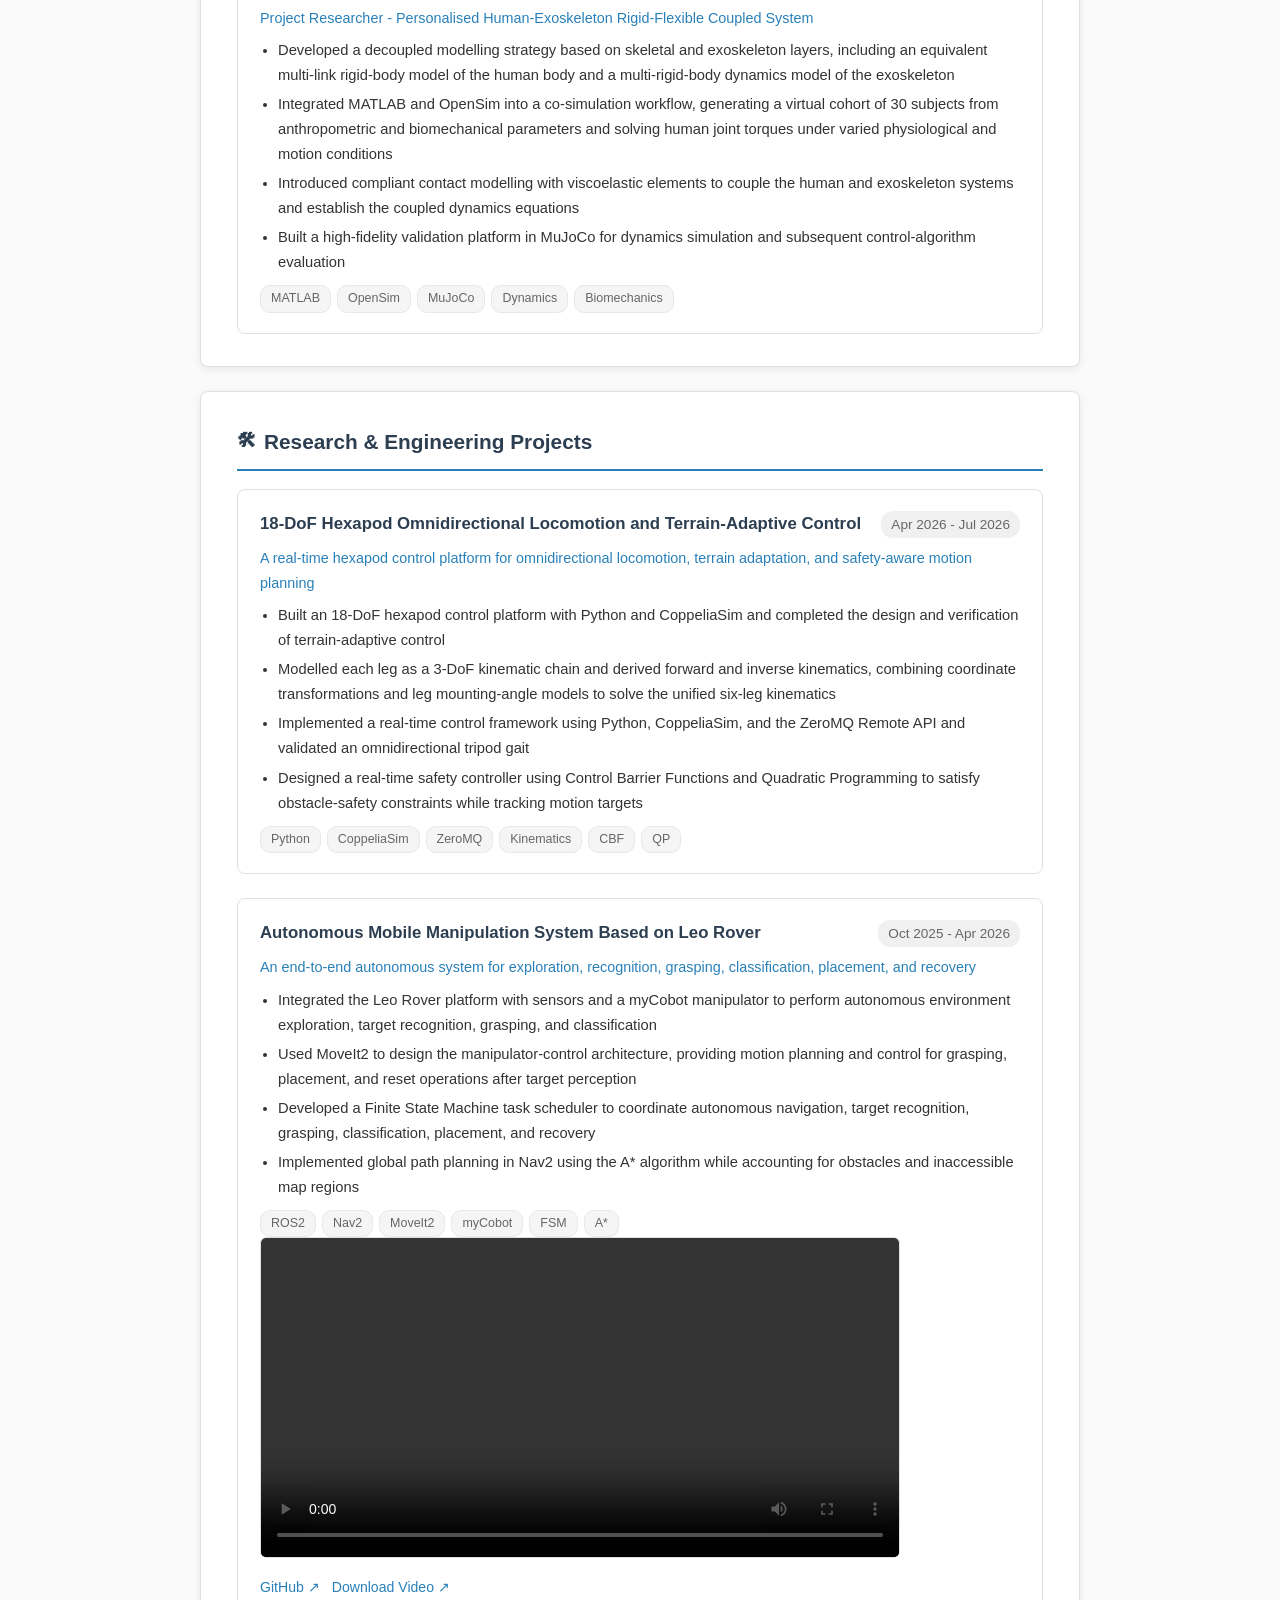
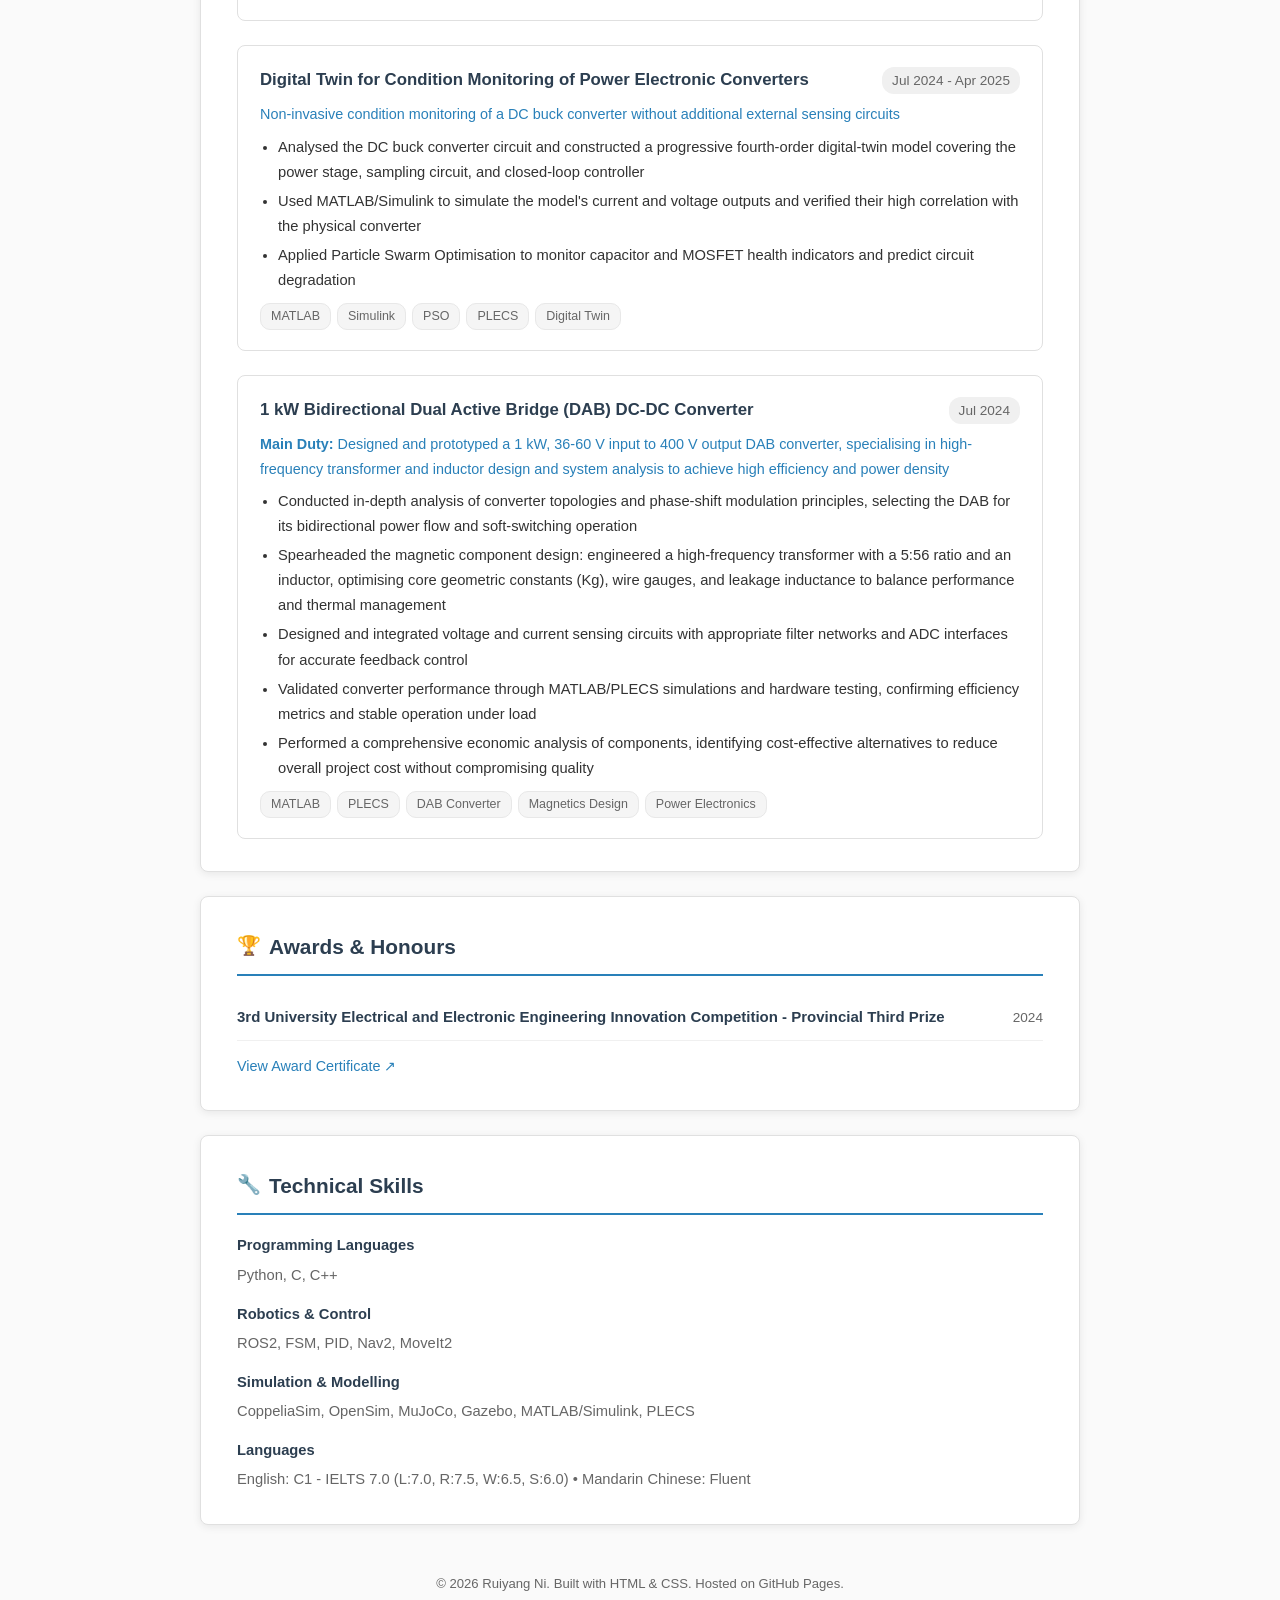
==== commit 5e5832f7: "Replace restored award with DAB converter project" ====
--- a/index.html
+++ b/index.html
@@ -160,6 +160,25 @@
       <span>MATLAB</span><span>Simulink</span><span>PSO</span><span>PLECS</span><span>Digital Twin</span>
     </div>
   </div>
+
+  <!-- Project 4: DAB Converter -->
+  <div class="project-card">
+    <div class="proj-header">
+      <span class="proj-title">1 kW Bidirectional Dual Active Bridge (DAB) DC-DC Converter</span>
+      <span class="proj-date">Jul 2024</span>
+    </div>
+    <div class="proj-outcome"><strong>Main Duty:</strong> Designed and prototyped a 1 kW, 36-60 V input to 400 V output DAB converter, specialising in high-frequency transformer and inductor design and system analysis to achieve high efficiency and power density</div>
+    <ul>
+      <li>Conducted in-depth analysis of converter topologies and phase-shift modulation principles, selecting the DAB for its bidirectional power flow and soft-switching operation</li>
+      <li>Spearheaded the magnetic component design: engineered a high-frequency transformer with a 5:56 ratio and an inductor, optimising core geometric constants (Kg), wire gauges, and leakage inductance to balance performance and thermal management</li>
+      <li>Designed and integrated voltage and current sensing circuits with appropriate filter networks and ADC interfaces for accurate feedback control</li>
+      <li>Validated converter performance through MATLAB/PLECS simulations and hardware testing, confirming efficiency metrics and stable operation under load</li>
+      <li>Performed a comprehensive economic analysis of components, identifying cost-effective alternatives to reduce overall project cost without compromising quality</li>
+    </ul>
+    <div class="proj-tech">
+      <span>MATLAB</span><span>PLECS</span><span>DAB Converter</span><span>Magnetics Design</span><span>Power Electronics</span>
+    </div>
+  </div>
 </section>
 
 <!-- ===== Awards ===== -->
@@ -169,10 +188,6 @@
     <span class="award-name">3rd University Electrical and Electronic Engineering Innovation Competition - Provincial Third Prize</span>
     <span class="award-date">2024</span>
   </div>
-  <div class="award-item">
-    <span class="award-name">National Undergraduate Electronics Design Competition - Award Recipient</span>
-    <span class="award-date">2024</span>
-  </div>
   <div style="margin-top: 12px;">
     <a href="assets/files/Award_Certificate.pdf" target="_blank" style="font-size: 0.9rem;">View Award Certificate &#8599;</a>
   </div>
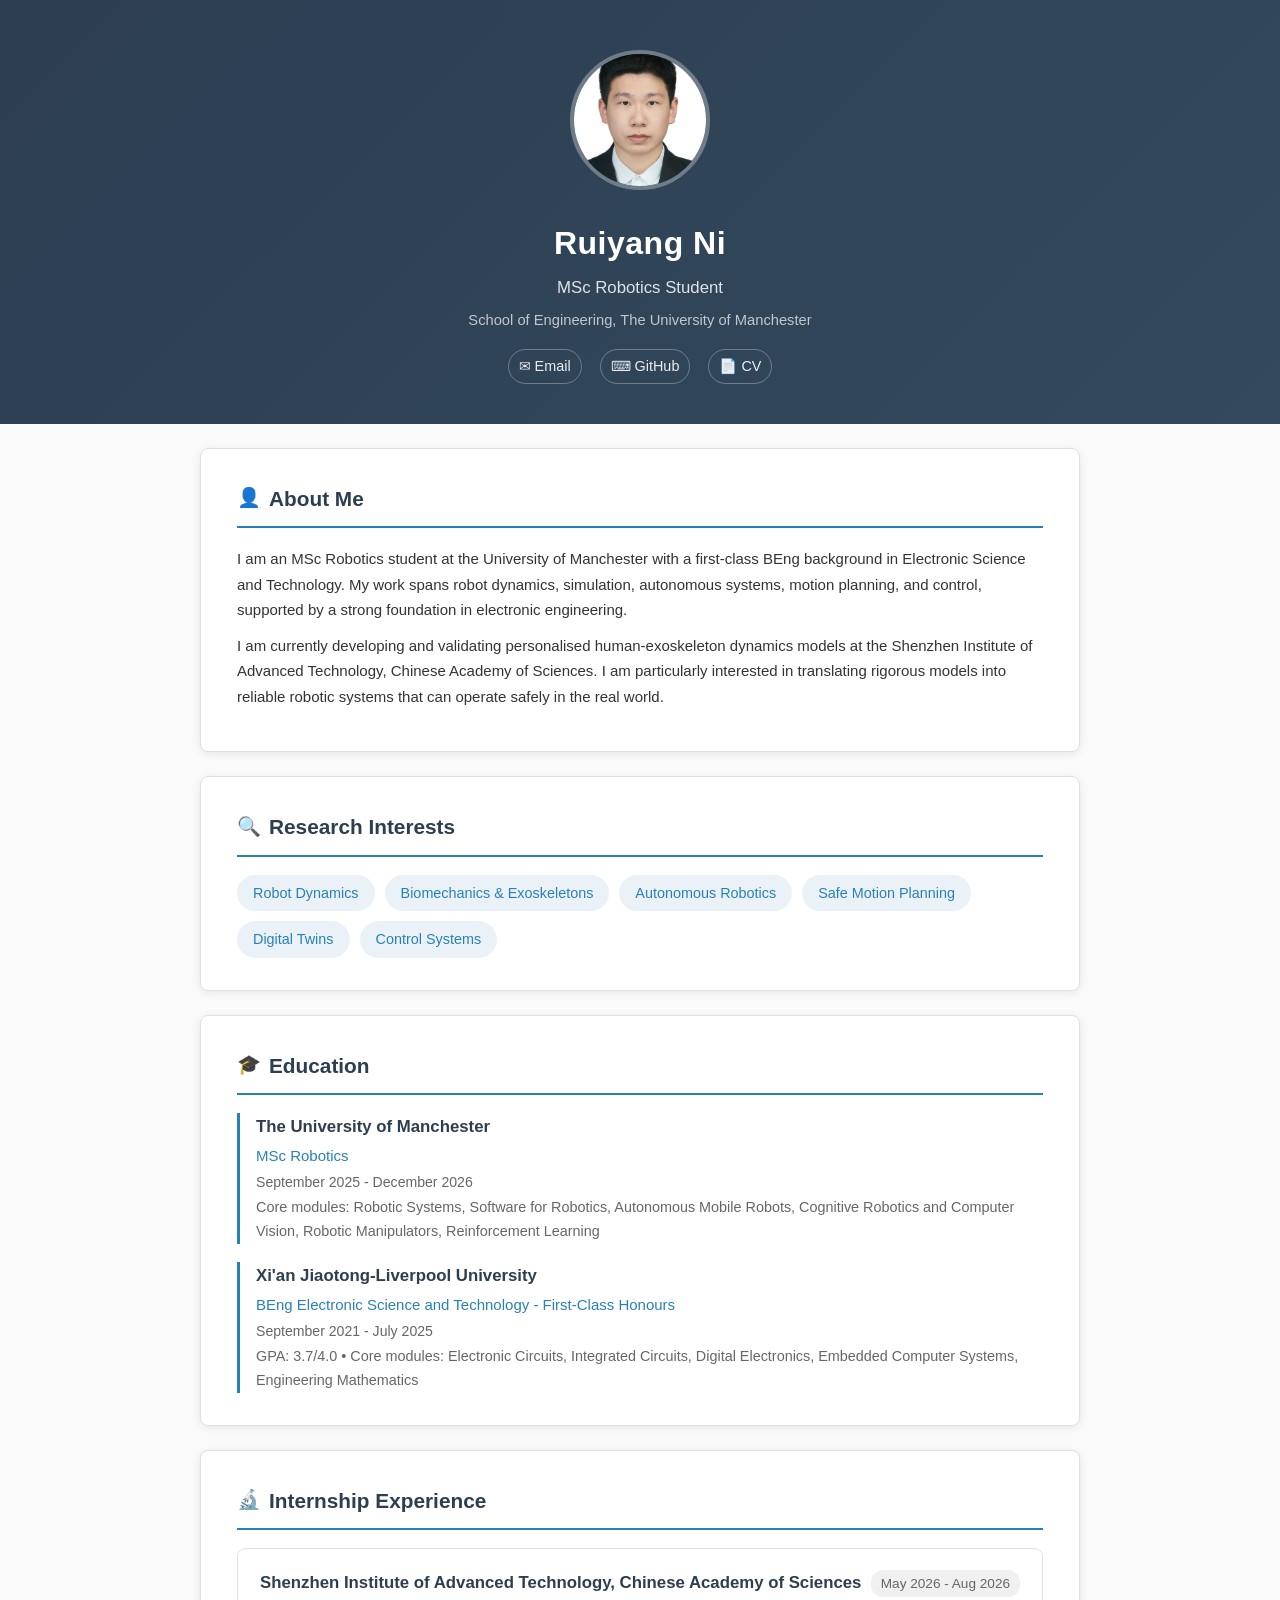
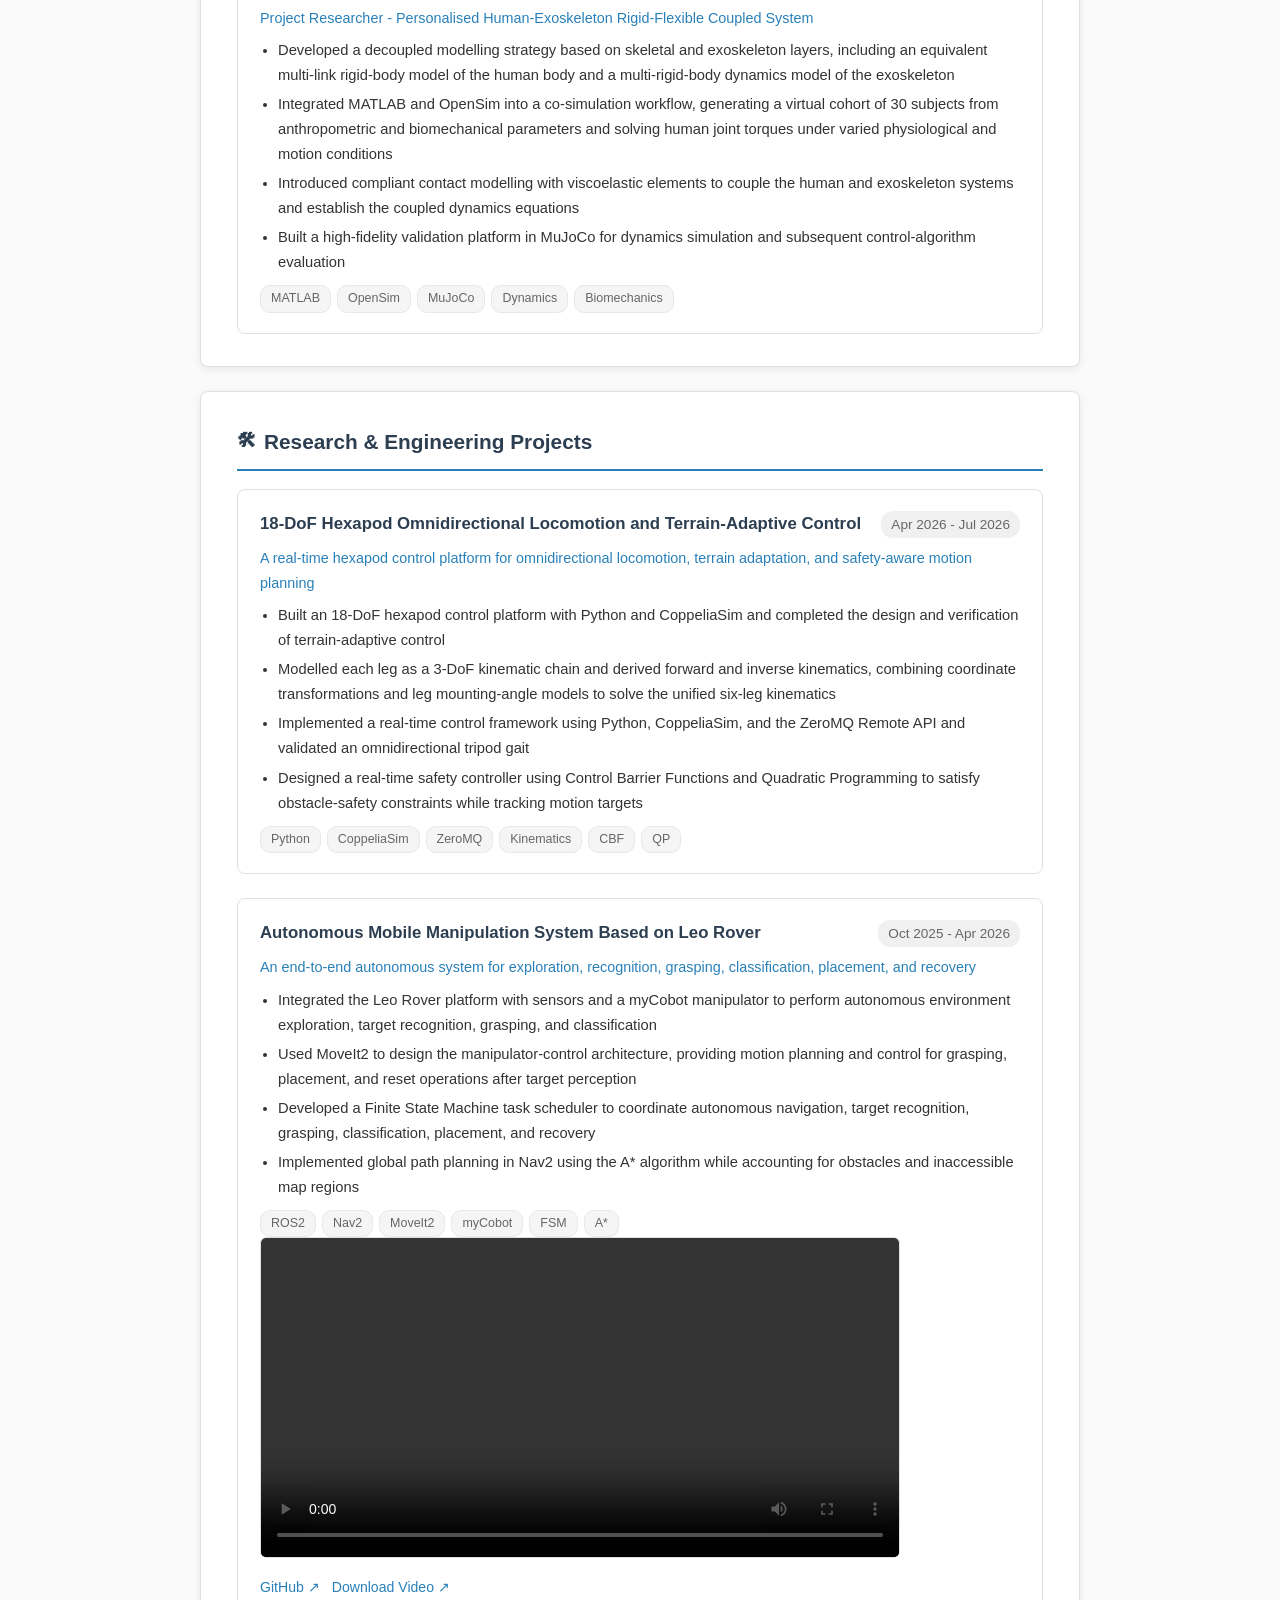
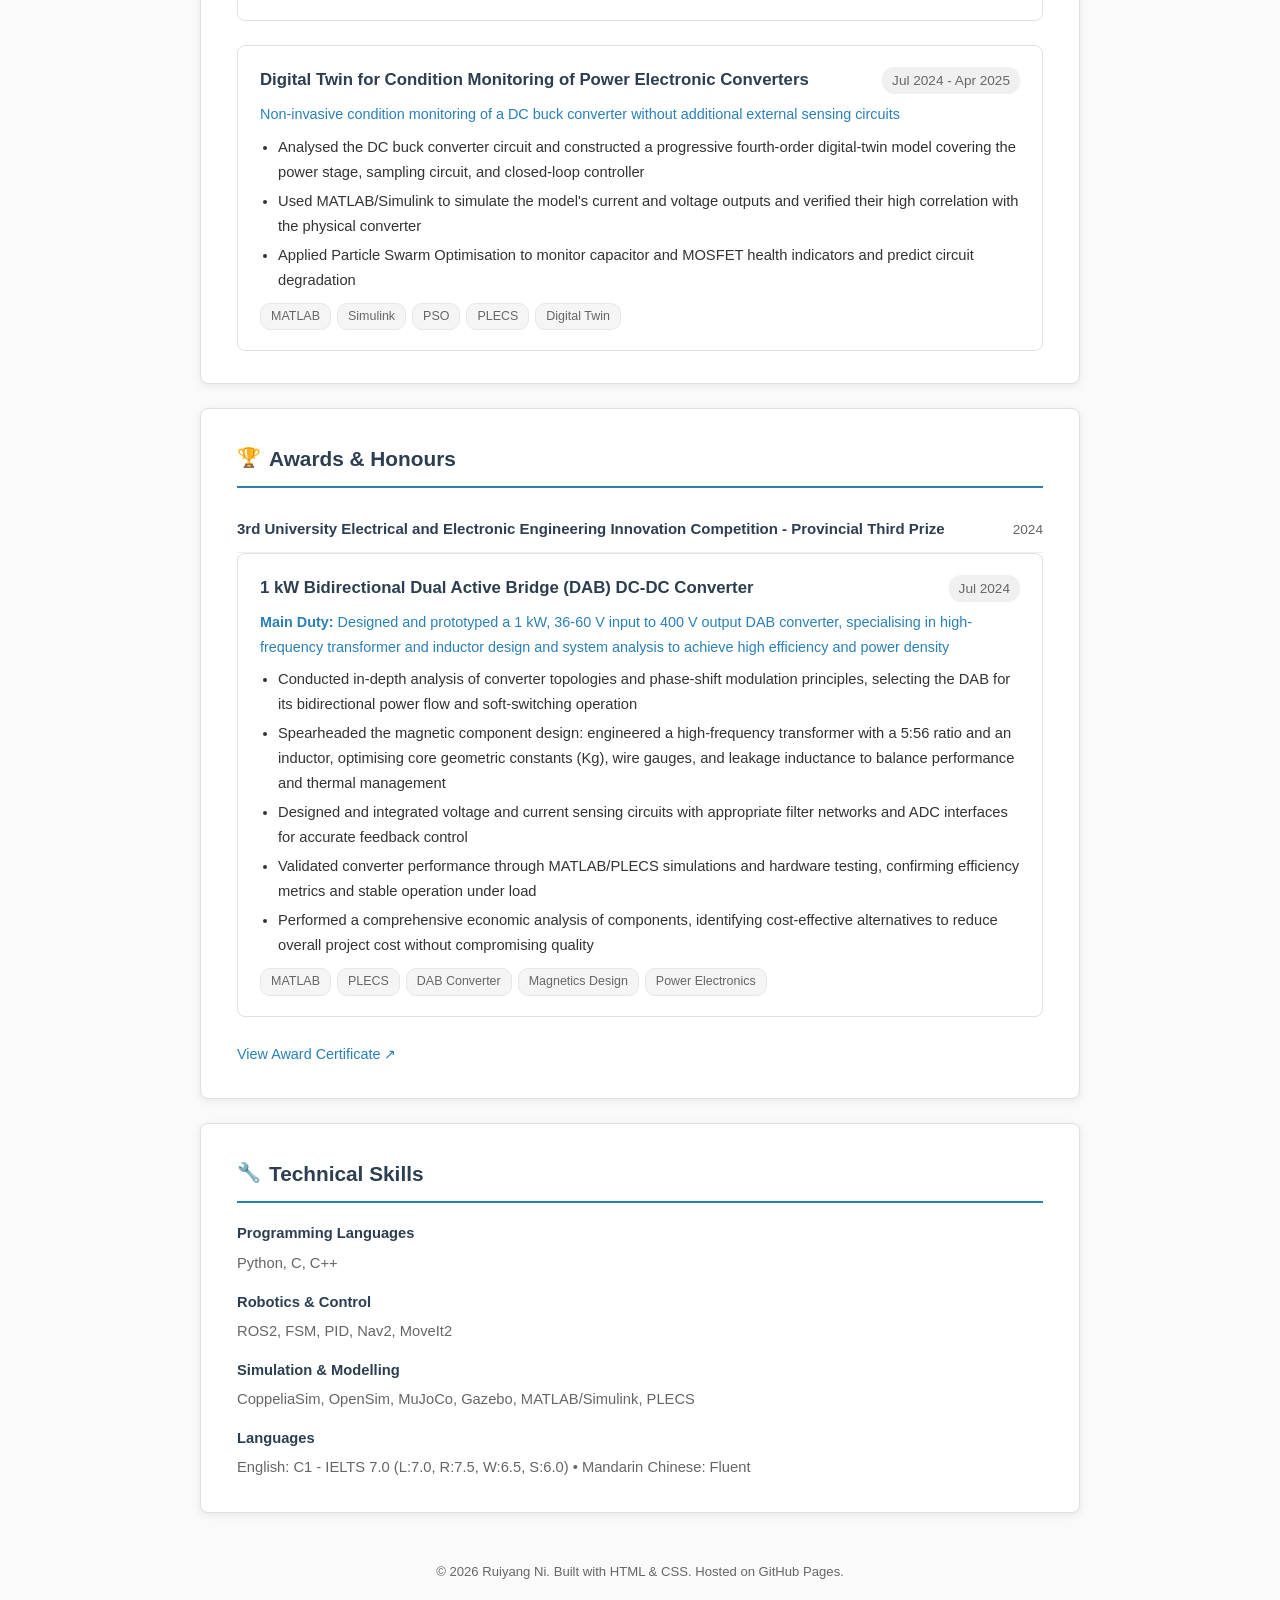
==== commit e872421f: "Move DAB details into awards section" ====
--- a/index.html
+++ b/index.html
@@ -160,8 +160,15 @@
       <span>MATLAB</span><span>Simulink</span><span>PSO</span><span>PLECS</span><span>Digital Twin</span>
     </div>
   </div>
-
-  <!-- Project 4: DAB Converter -->
+</section>
+
+<!-- ===== Awards ===== -->
+<section class="section container">
+  <h2 class="section-title"><span class="icon">&#127942;</span> Awards &amp; Honours</h2>
+  <div class="award-item">
+    <span class="award-name">3rd University Electrical and Electronic Engineering Innovation Competition - Provincial Third Prize</span>
+    <span class="award-date">2024</span>
+  </div>
   <div class="project-card">
     <div class="proj-header">
       <span class="proj-title">1 kW Bidirectional Dual Active Bridge (DAB) DC-DC Converter</span>
@@ -179,15 +186,6 @@
       <span>MATLAB</span><span>PLECS</span><span>DAB Converter</span><span>Magnetics Design</span><span>Power Electronics</span>
     </div>
   </div>
-</section>
-
-<!-- ===== Awards ===== -->
-<section class="section container">
-  <h2 class="section-title"><span class="icon">&#127942;</span> Awards &amp; Honours</h2>
-  <div class="award-item">
-    <span class="award-name">3rd University Electrical and Electronic Engineering Innovation Competition - Provincial Third Prize</span>
-    <span class="award-date">2024</span>
-  </div>
   <div style="margin-top: 12px;">
     <a href="assets/files/Award_Certificate.pdf" target="_blank" style="font-size: 0.9rem;">View Award Certificate &#8599;</a>
   </div>
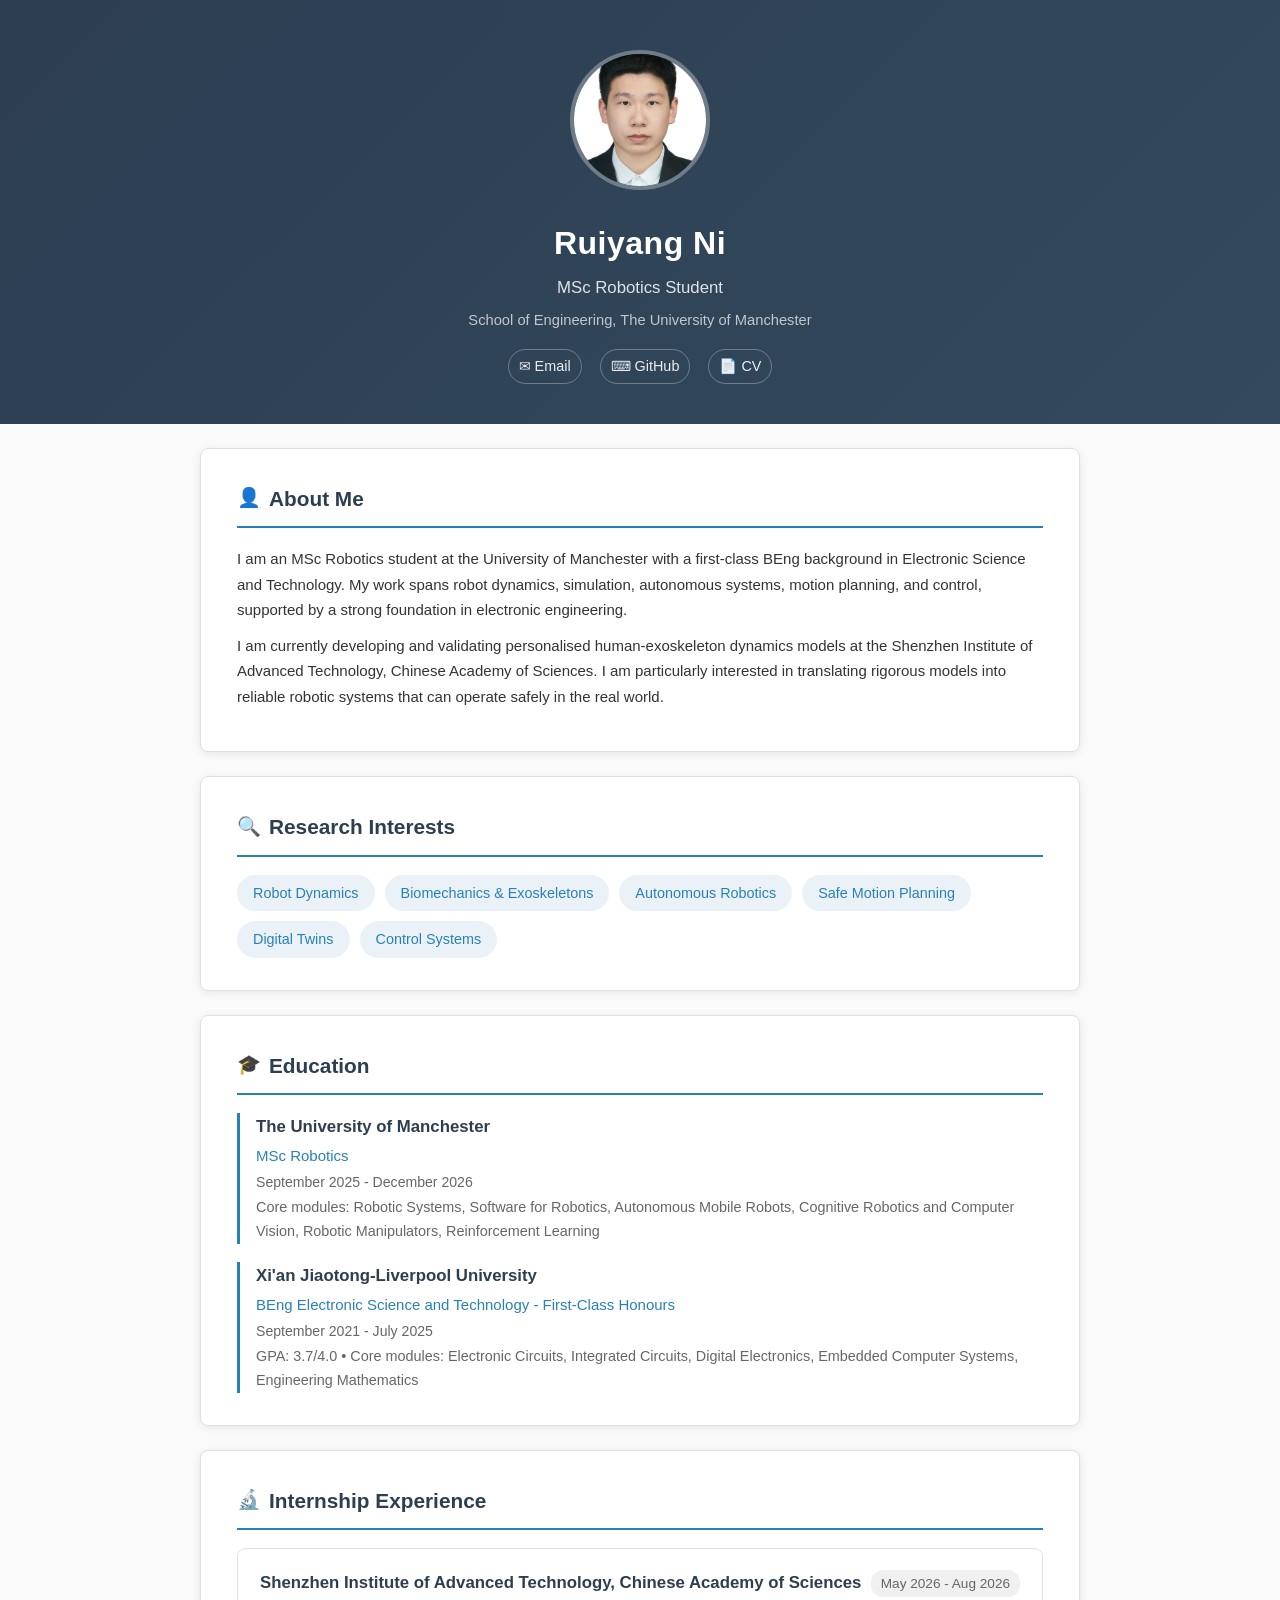
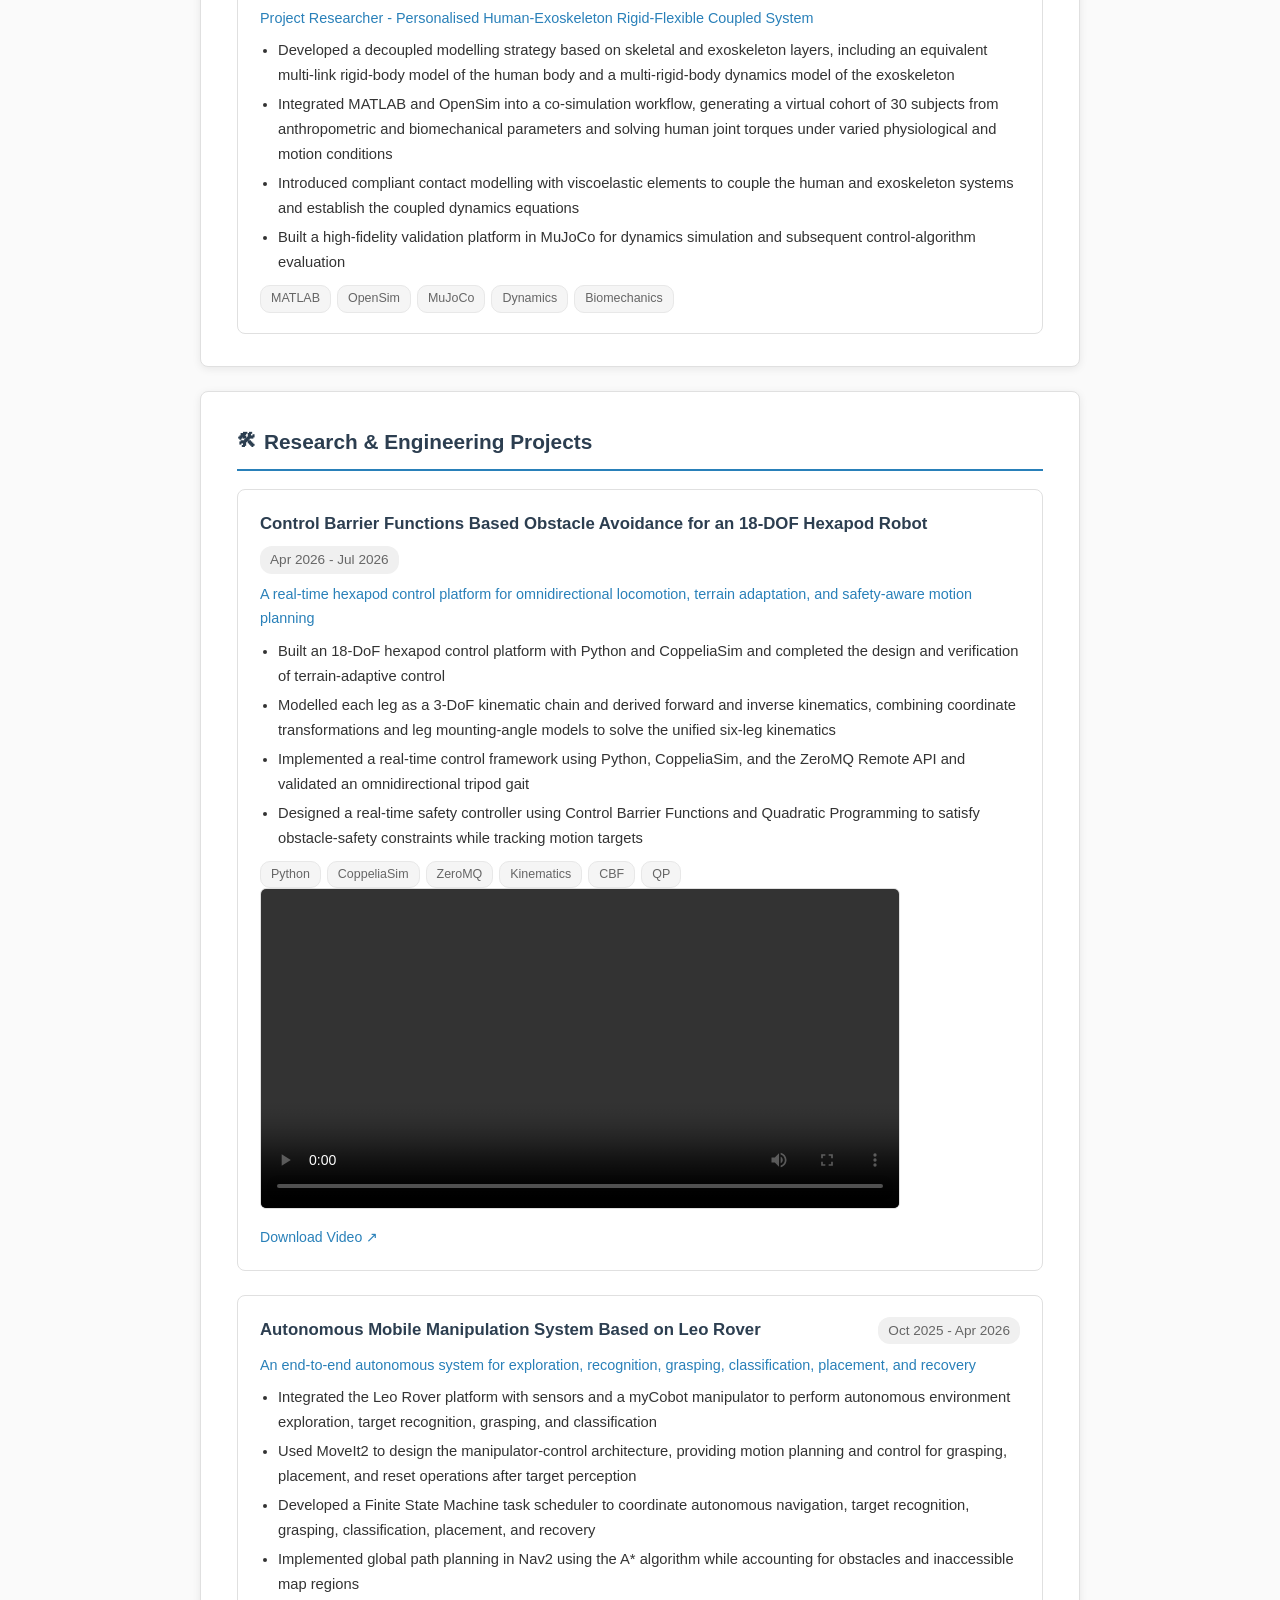
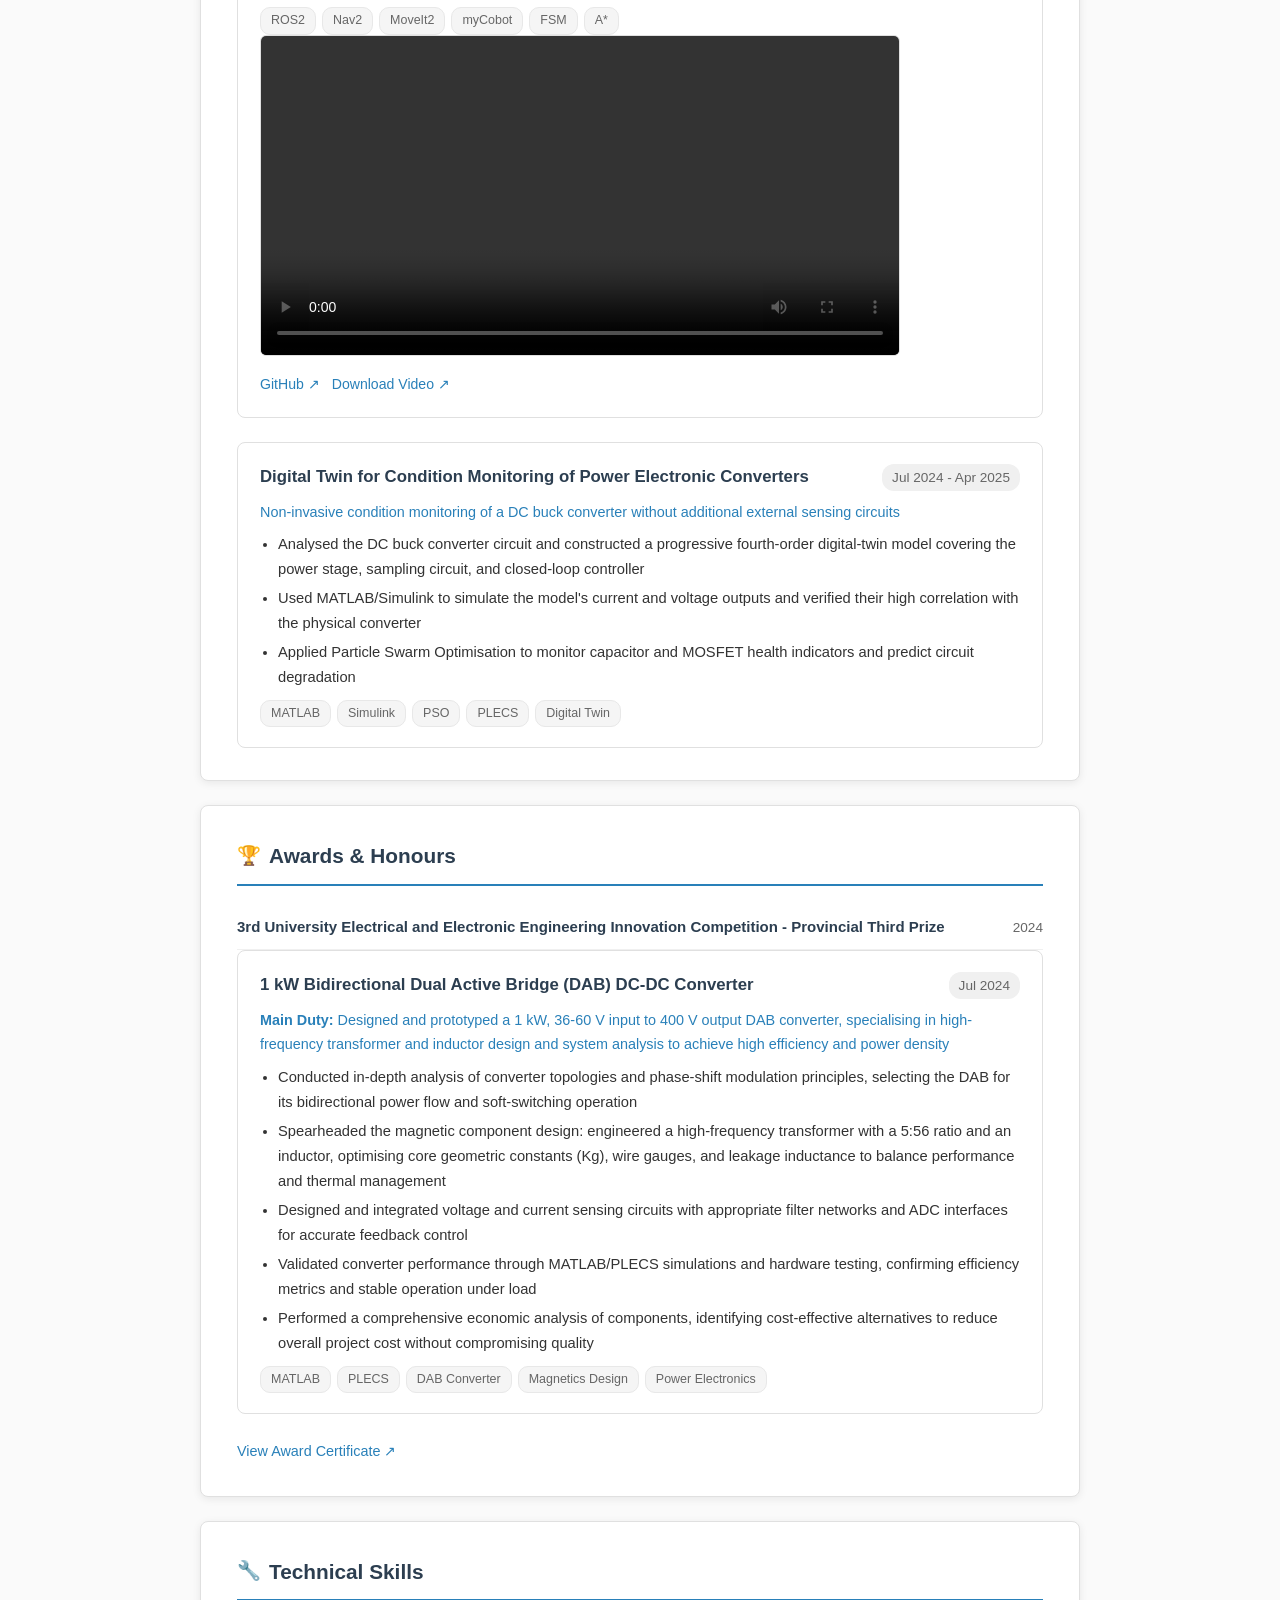
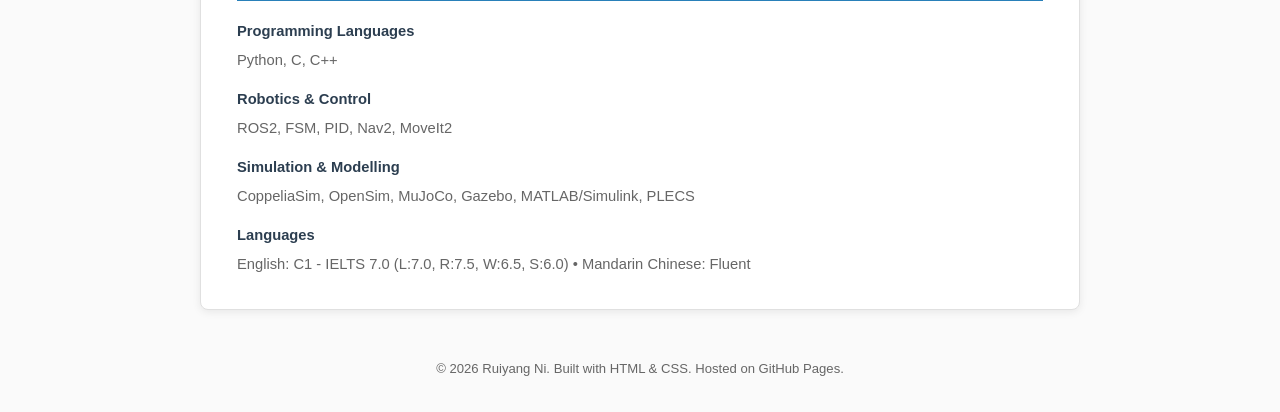
==== commit c038f847: "Add CBF hexapod demo video" ====
--- a/index.html
+++ b/index.html
@@ -101,7 +101,7 @@
   <!-- Project 1: Hexapod -->
   <div class="project-card">
     <div class="proj-header">
-      <span class="proj-title">18-DoF Hexapod Omnidirectional Locomotion and Terrain-Adaptive Control</span>
+      <span class="proj-title">Control Barrier Functions Based Obstacle Avoidance for an 18-DOF Hexapod Robot</span>
       <span class="proj-date">Apr 2026 - Jul 2026</span>
     </div>
     <div class="proj-outcome">A real-time hexapod control platform for omnidirectional locomotion, terrain adaptation, and safety-aware motion planning</div>
@@ -113,6 +113,15 @@
     </ul>
     <div class="proj-tech">
       <span>Python</span><span>CoppeliaSim</span><span>ZeroMQ</span><span>Kinematics</span><span>CBF</span><span>QP</span>
+    </div>
+    <div class="proj-video">
+      <video controls preload="metadata" style="width:100%; max-width:640px; border-radius:6px; border:1px solid #e0e0e0;">
+        <source src="assets/files/hexapod_cbf_demo.mp4" type="video/mp4">
+        Your browser does not support the video tag.
+      </video>
+    </div>
+    <div class="proj-links">
+      <a href="assets/files/hexapod_cbf_demo.mp4" target="_blank">Download Video &#8599;</a>
     </div>
   </div>
 
